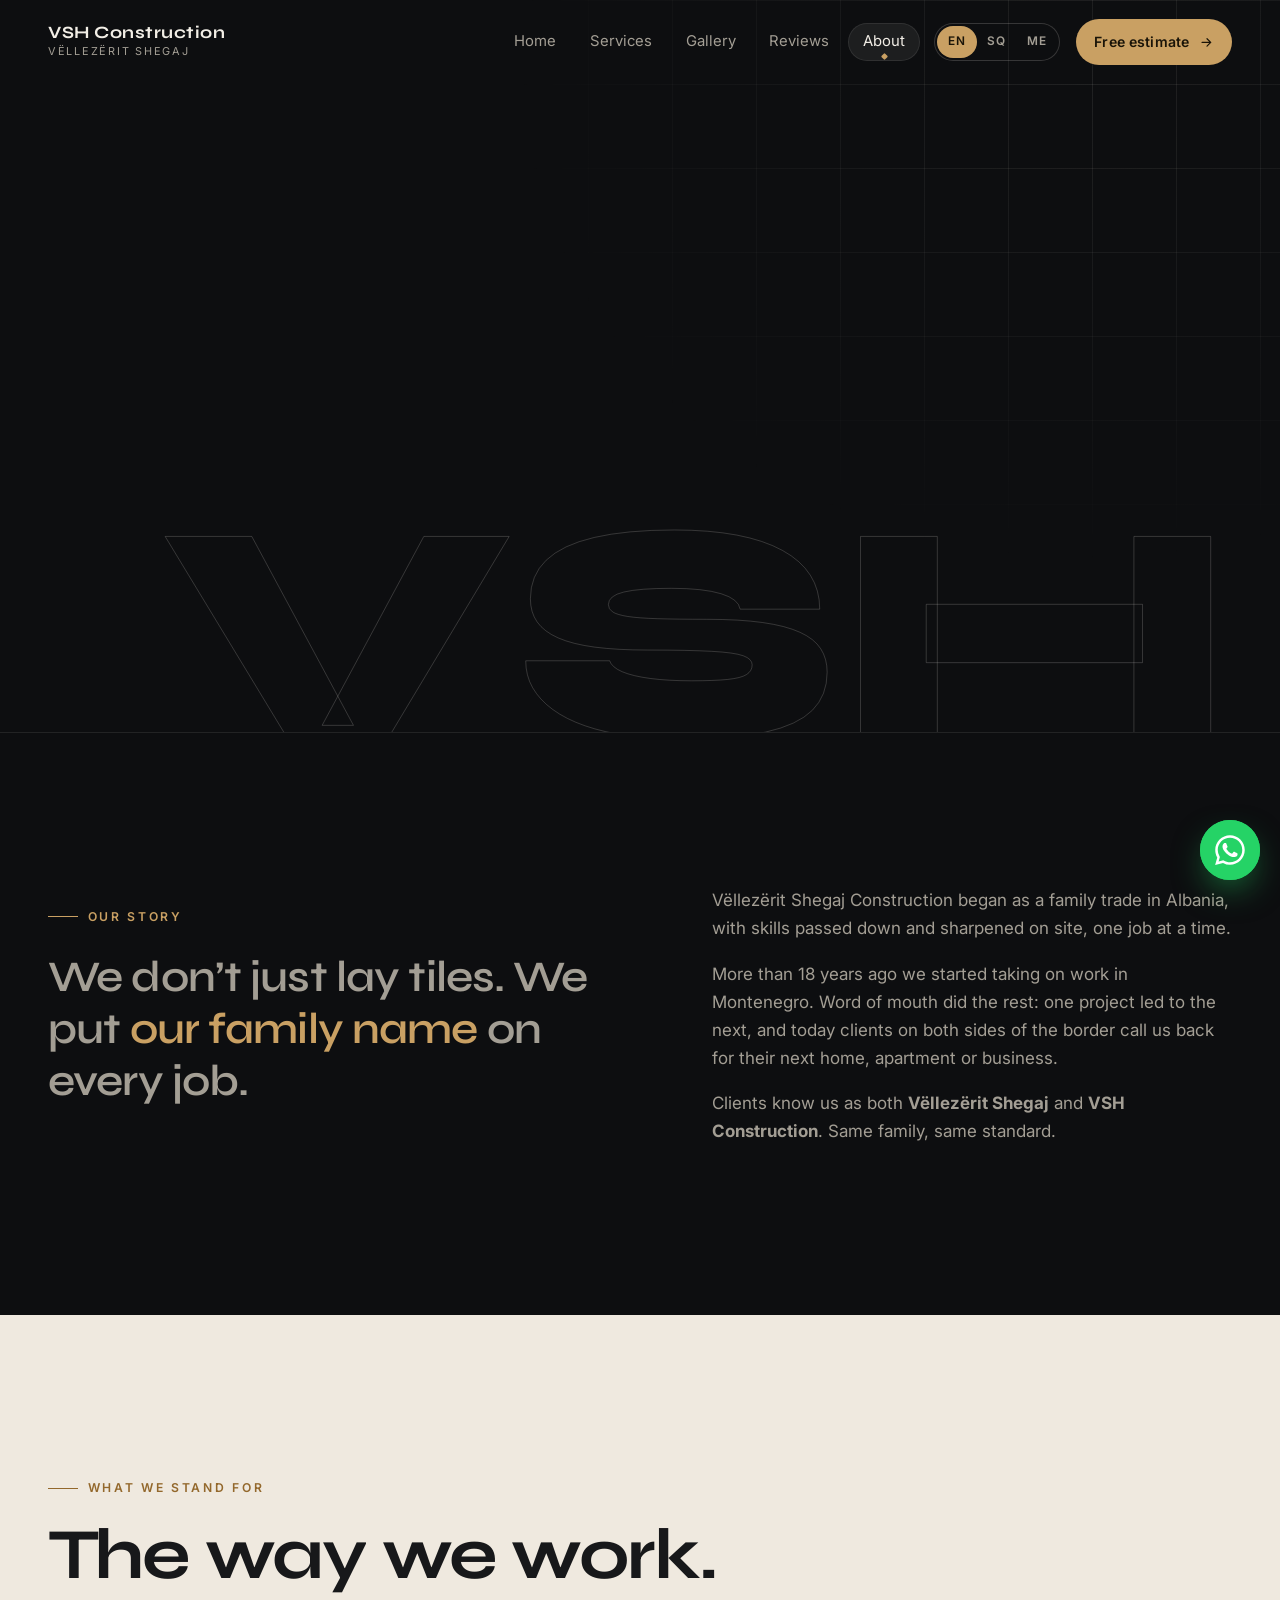
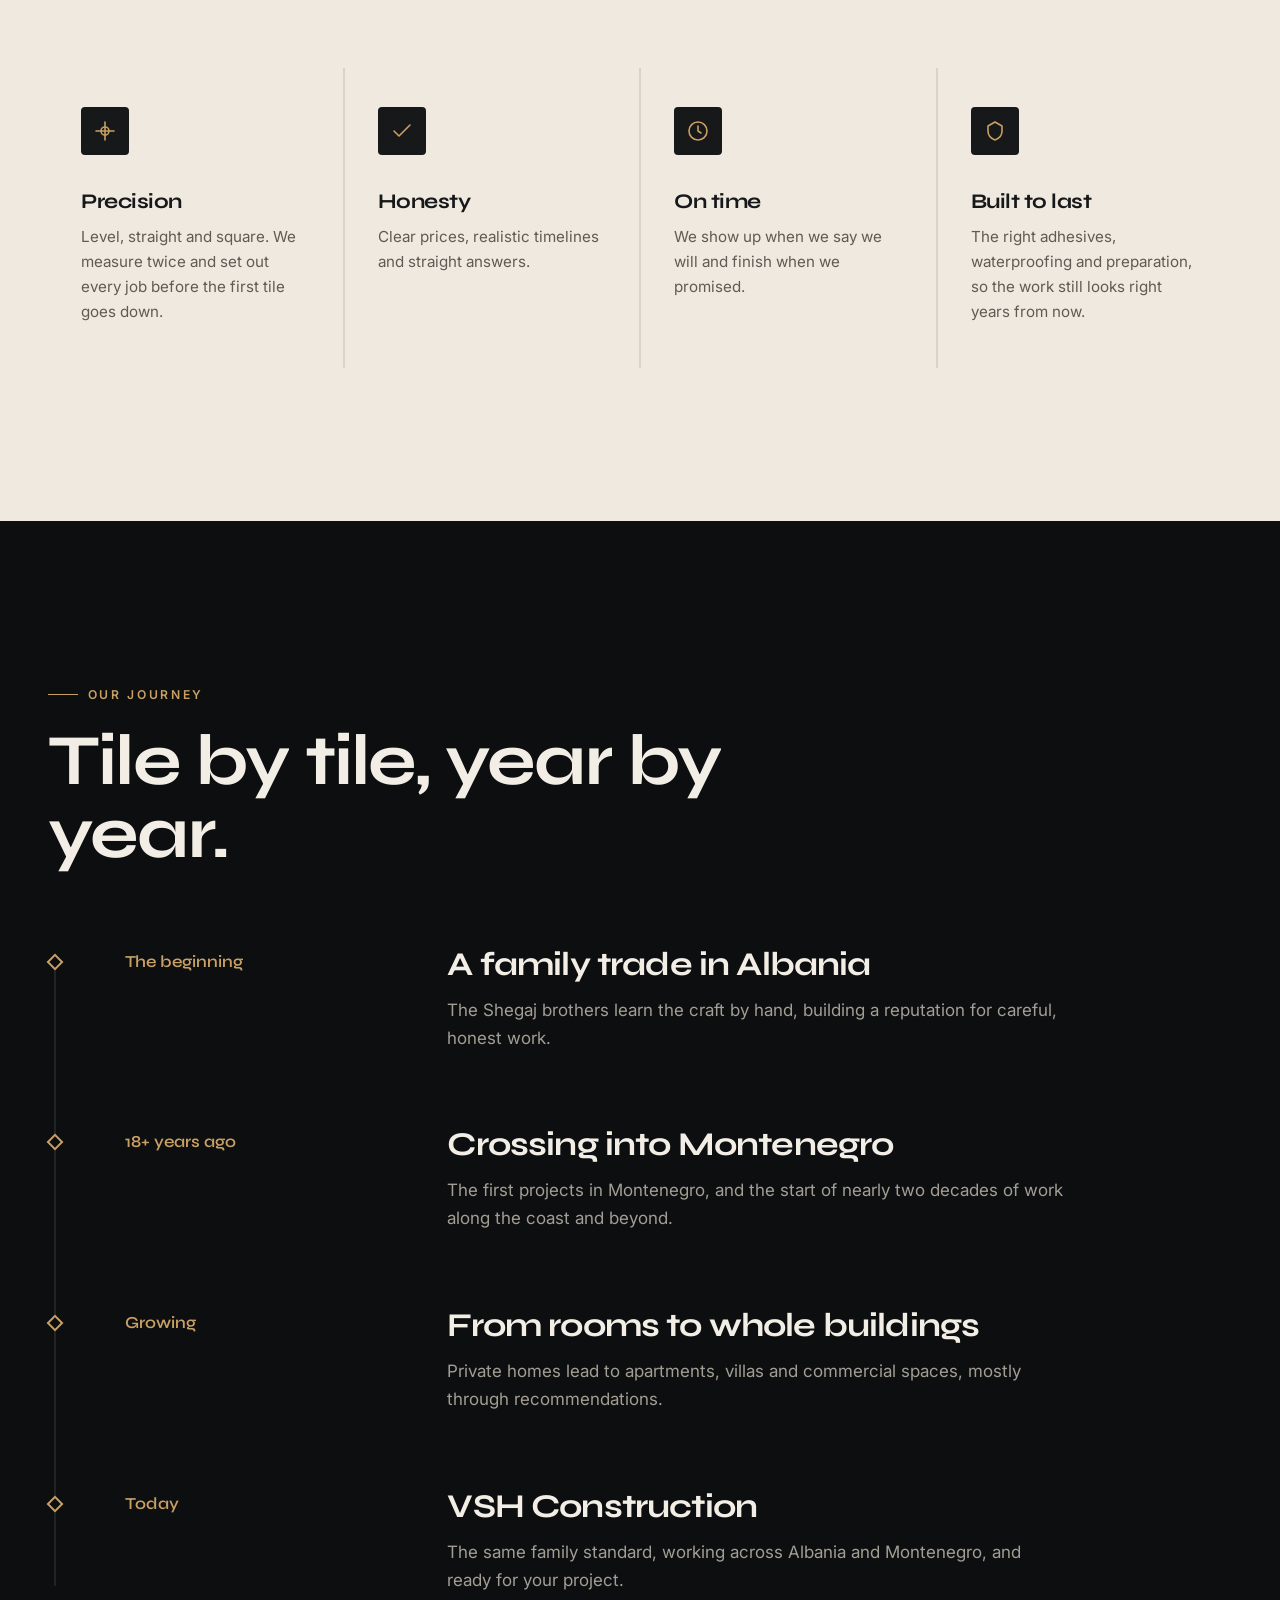
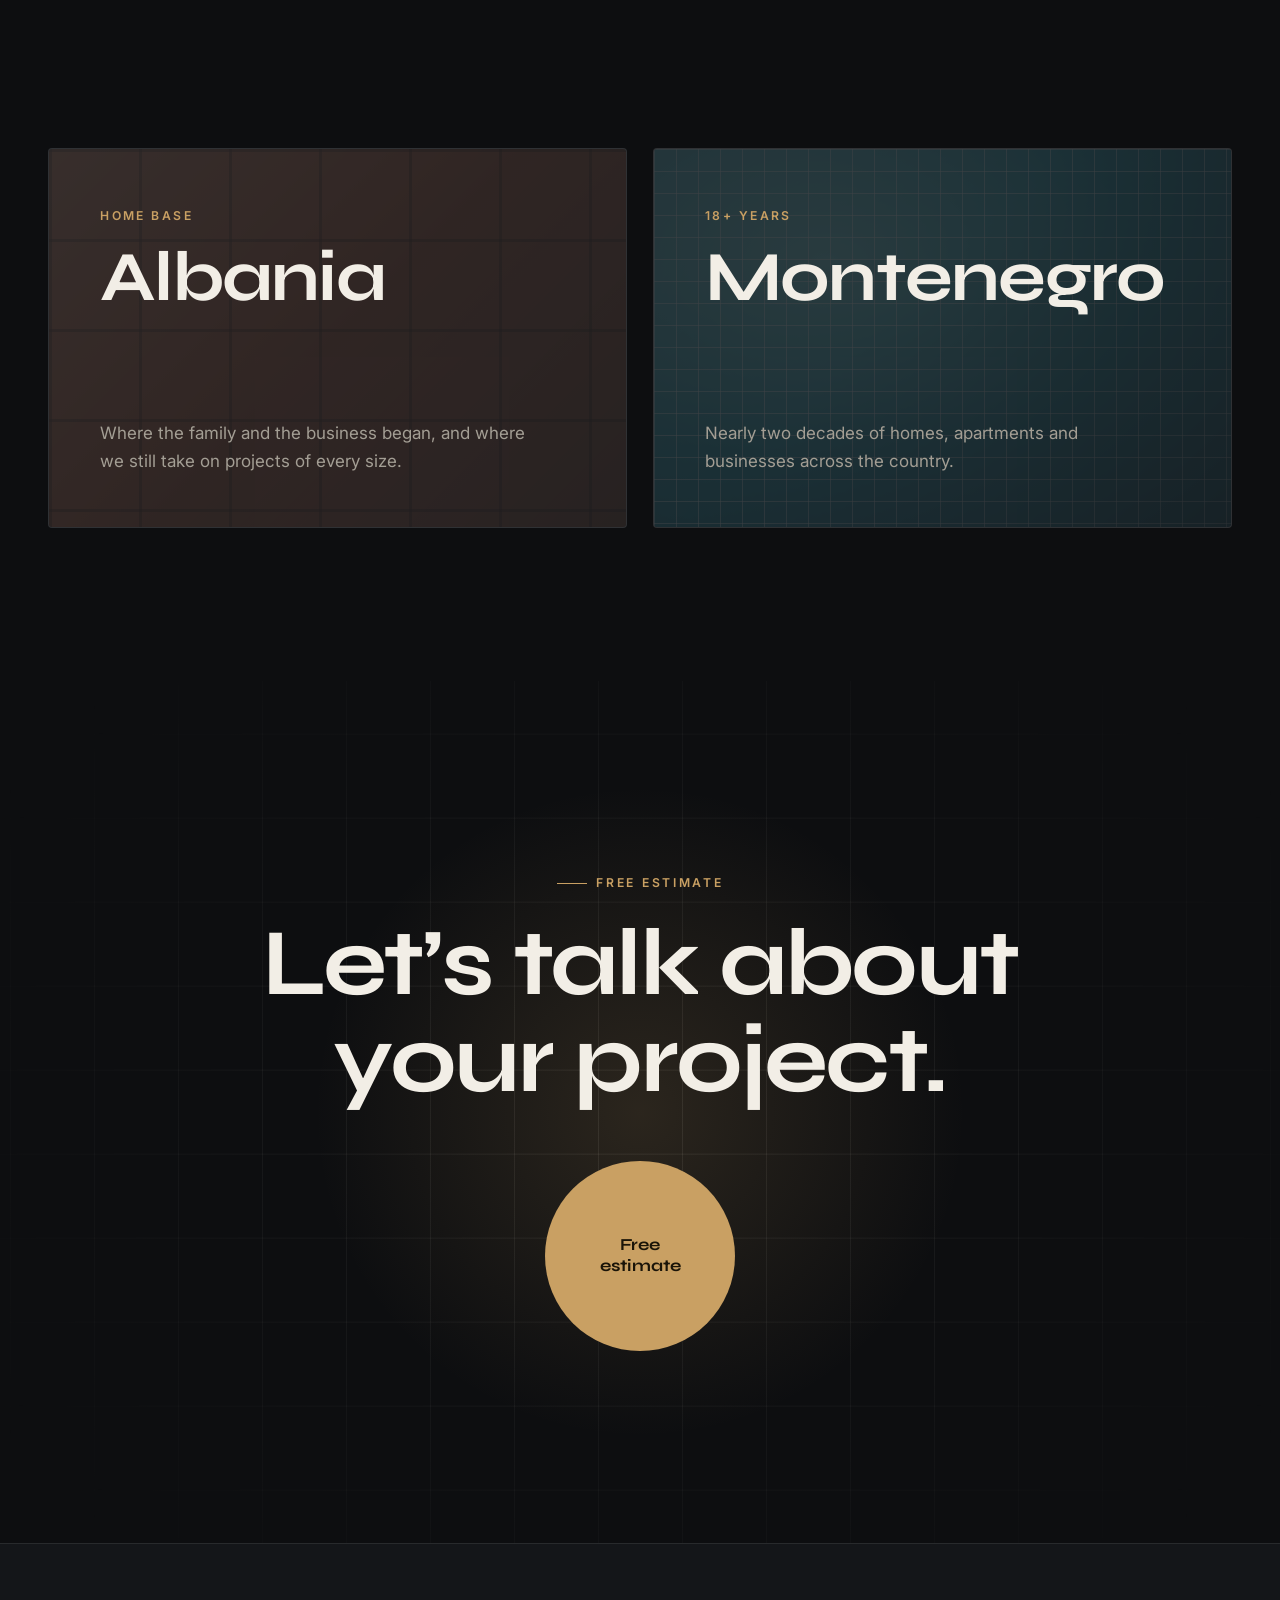
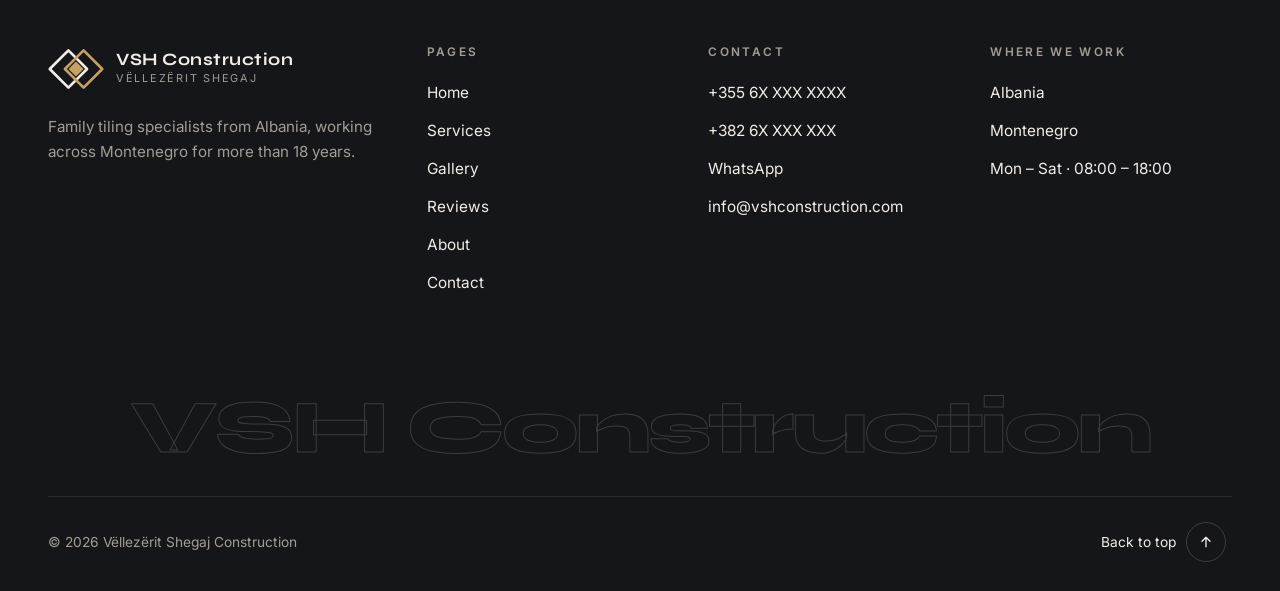
==== about.html @ 90c279e2 "VSH Construction website: 6 pages in English, Albanian and Montenegrin" ====
<!doctype html>
<html lang="en">
<head>
  <meta charset="utf-8">
  <meta name="viewport" content="width=device-width, initial-scale=1">
  <title>About us | VSH Construction</title>
  <meta name="description" content="Vëllezërit Shegaj Construction: a family tiling business from Albania that has worked across Montenegro for more than 18 years.">
  <meta name="theme-color" content="#0d0e10">
  <link rel="icon" type="image/svg+xml" href="assets/logo/vsh-icon.svg">
  <link rel="preconnect" href="https://fonts.googleapis.com">
  <link rel="preconnect" href="https://fonts.gstatic.com" crossorigin>
  <link href="https://fonts.googleapis.com/css2?family=Inter:wght@400;500;600&family=Syne:wght@600;700;800&display=swap" rel="stylesheet">
  <link rel="stylesheet" href="assets/css/style.css">
  <script>document.documentElement.classList.add("js");try{if(sessionStorage.getItem("vsh-transition"))document.documentElement.classList.add("is-entering")}catch(e){}</script>
</head>
<body data-page="about">
  <main id="main">
    <section class="page-hero">
      <div class="container">
        <span class="eyebrow" data-reveal data-i18n="ap.eyebrow">About us</span>
        <h1 data-split data-i18n="ap.title">One family. <span class="accent">Two countries.</span></h1>
        <p class="lead" data-reveal style="--i:4" data-i18n="ap.lead">Vëllezërit Shegaj, “the Shegaj Brothers”. A family tiling business from Albania, working in Montenegro for more than 18 years.</p>
      </div>
      <div class="page-hero-num" aria-hidden="true">VSH</div>
    </section>

    <!-- STORY: edit the texts in assets/js/i18n.js (keys ap.*) to tell your family's real story -->
    <section class="section">
      <div class="container split">
        <div>
          <span class="eyebrow" data-reveal data-i18n="link.story">Our story</span>
          <p class="quote" data-split data-i18n="ap.quote" style="margin-top:24px">We don’t just lay tiles. We put <span class="accent">our family name</span> on every job.</p>
        </div>
        <div>
          <p data-reveal data-i18n="ap.p1">Vëllezërit Shegaj Construction began as a family trade in Albania.</p>
          <p data-reveal data-i18n="ap.p2">More than 18 years ago we started taking on work in Montenegro.</p>
          <p data-reveal data-i18n="ap.p3">Clients know us as both <strong>Vëllezërit Shegaj</strong> and <strong>VSH Construction</strong>. Same family, same standard.</p>
        </div>
      </div>
    </section>

    <section class="section section-light">
      <div class="container">
        <div class="section-head">
          <div>
            <span class="eyebrow" data-reveal data-i18n="ap.values.eyebrow">What we stand for</span>
            <h2 class="h-lg" data-split data-i18n="ap.values.title">The way we work.</h2>
          </div>
        </div>
        <div class="values">
          <div class="value" data-reveal style="--i:0">
            <div class="value-icon"><svg viewBox="0 0 24 24" fill="none" stroke="currentColor" stroke-width="1.6" stroke-linecap="round" aria-hidden="true"><path d="M3 12h18M12 3v18"/><circle cx="12" cy="12" r="4"/></svg></div>
            <h3 data-i18n="v1.t">Precision</h3><p data-i18n="v1.p">Level, straight and square.</p>
          </div>
          <div class="value" data-reveal style="--i:1">
            <div class="value-icon"><svg viewBox="0 0 24 24" fill="none" stroke="currentColor" stroke-width="1.6" stroke-linecap="round" stroke-linejoin="round" aria-hidden="true"><path d="M4 12l5 5L20 6"/></svg></div>
            <h3 data-i18n="v2.t">Honesty</h3><p data-i18n="v2.p">Clear prices, realistic timelines and straight answers.</p>
          </div>
          <div class="value" data-reveal style="--i:2">
            <div class="value-icon"><svg viewBox="0 0 24 24" fill="none" stroke="currentColor" stroke-width="1.6" stroke-linecap="round" stroke-linejoin="round" aria-hidden="true"><circle cx="12" cy="12" r="9"/><path d="M12 7v5l3 2"/></svg></div>
            <h3 data-i18n="v3.t">On time</h3><p data-i18n="v3.p">We show up when we say we will and finish when we promised.</p>
          </div>
          <div class="value" data-reveal style="--i:3">
            <div class="value-icon"><svg viewBox="0 0 24 24" fill="none" stroke="currentColor" stroke-width="1.6" stroke-linecap="round" stroke-linejoin="round" aria-hidden="true"><path d="M12 3l7 4v5c0 4.5-3 7.5-7 9-4-1.5-7-4.5-7-9V7z"/></svg></div>
            <h3 data-i18n="v4.t">Built to last</h3><p data-i18n="v4.p">The right adhesives, waterproofing and preparation.</p>
          </div>
        </div>
      </div>
    </section>

    <section class="section">
      <div class="container">
        <div class="section-head">
          <div>
            <span class="eyebrow" data-reveal data-i18n="ap.tl.eyebrow">Our journey</span>
            <h2 class="h-lg" data-split data-i18n="ap.tl.title">Tile by tile, year by year.</h2>
          </div>
        </div>
        <div class="timeline">
          <div class="timeline-line" data-progress><span></span></div>
          <div class="t-item" data-reveal><div class="t-when" data-i18n="t1.w">The beginning</div><div><h3 data-i18n="t1.t">A family trade in Albania</h3><p data-i18n="t1.p">The Shegaj brothers learn the craft by hand.</p></div></div>
          <div class="t-item" data-reveal><div class="t-when" data-i18n="t2.w">18+ years ago</div><div><h3 data-i18n="t2.t">Crossing into Montenegro</h3><p data-i18n="t2.p">The first projects in Montenegro.</p></div></div>
          <div class="t-item" data-reveal><div class="t-when" data-i18n="t3.w">Growing</div><div><h3 data-i18n="t3.t">From rooms to whole buildings</h3><p data-i18n="t3.p">Private homes lead to apartments, villas and commercial spaces.</p></div></div>
          <div class="t-item" data-reveal><div class="t-when" data-i18n="t4.w">Today</div><div><h3>VSH Construction</h3><p data-i18n="t4.p">The same family standard, ready for your project.</p></div></div>
        </div>
      </div>
    </section>

    <section class="section" style="padding-top:0">
      <div class="container">
        <div class="countries">
          <div class="country" data-reveal>
            <div class="pat pat-terracotta"></div>
            <div><small data-i18n="ap.al.small">Home base</small><h3 data-i18n="country.al">Albania</h3></div>
            <p data-i18n="ap.al.p">Where the family and the business began.</p>
          </div>
          <div class="country" data-reveal style="--i:1">
            <div class="pat pat-pool"></div>
            <div><small data-i18n="ap.me.small">18+ years</small><h3 data-i18n="country.me">Montenegro</h3></div>
            <p data-i18n="ap.me.p">Nearly two decades of homes, apartments and businesses across the country.</p>
          </div>
        </div>
      </div>
    </section>

    <section class="cta">
      <div class="container">
        <span class="eyebrow" data-reveal data-i18n="nav.cta">Free estimate</span>
        <h2 data-split data-i18n="ap.cta">Let’s talk about your project.</h2>
        <a class="btn-round" href="contact.html" data-magnetic="0.35" data-reveal="scale" data-i18n="cta.round">Free<br>estimate</a>
      </div>
    </section>
  </main>

  <script src="assets/js/config.js"></script>
  <script src="assets/js/i18n.js"></script>
  <script src="assets/js/gallery-data.js"></script>
  <script src="assets/js/reviews-data.js"></script>
  <script src="assets/js/main.js"></script>
</body>
</html>
---- assets/css/style.css ----
/* =========================================================
   VSH Construction — Vëllezërit Shegaj
   Main stylesheet
   ========================================================= */

:root {
  --bg: #0d0e10;
  --bg-2: #141619;
  --surface: #1b1e22;
  --surface-2: #23272c;
  --line: rgba(242, 238, 230, 0.09);
  --line-2: rgba(242, 238, 230, 0.18);
  --text: #f2eee6;
  --muted: #a39e94;
  --accent: #c9a063;
  --accent-2: #e2bf86;
  --accent-ink: #1a1408;
  --light: #efe9df;
  --light-ink: #17181a;
  --light-muted: #5f5b54;

  --font-display: "Syne", system-ui, sans-serif;
  --font-body: "Inter", system-ui, -apple-system, "Segoe UI", sans-serif;

  --ease-out: cubic-bezier(0.22, 1, 0.36, 1);
  --ease-io: cubic-bezier(0.77, 0, 0.18, 1);

  --container: 1280px;
  --gutter: clamp(16px, 4vw, 48px);
  --header-h: 84px;
}

/* ---------- Base ---------- */
*, *::before, *::after { box-sizing: border-box; }
html { -webkit-text-size-adjust: 100%; overflow-x: clip; }
body {
  margin: 0;
  background: var(--bg);
  color: var(--text);
  font-family: var(--font-body);
  font-size: 1.0625rem;
  line-height: 1.65;
  -webkit-font-smoothing: antialiased;
  overflow-x: clip;
}
html.menu-open { overflow: hidden; }
img, svg, canvas { display: block; max-width: 100%; }
a { color: inherit; text-decoration: none; }
button { font: inherit; color: inherit; }
h1, h2, h3, h4 {
  font-family: var(--font-display);
  font-weight: 700;
  line-height: 1.02;
  letter-spacing: -0.025em;
  margin: 0;
  overflow-wrap: break-word;
}
p { margin: 0 0 1em; }
::selection { background: var(--accent); color: var(--accent-ink); }
:focus-visible { outline: 2px solid var(--accent); outline-offset: 3px; }

.container { width: 100%; max-width: var(--container); margin: 0 auto; padding: 0 var(--gutter); }

.skip-link {
  position: fixed; top: 12px; left: 12px; z-index: 200;
  padding: 10px 16px; background: var(--accent); color: var(--accent-ink);
  border-radius: 6px; transform: translateY(-200%);
}
.skip-link:focus { transform: none; }

.eyebrow {
  display: inline-flex; align-items: center; gap: 0.8em;
  font-size: 0.76rem; font-weight: 600; letter-spacing: 0.22em; text-transform: uppercase;
  color: var(--accent);
}
.eyebrow::before { content: ""; width: 30px; height: 1px; background: currentColor; }

.h-lg { font-size: clamp(2.4rem, 5.6vw, 5rem); }
.h-md { font-size: clamp(1.9rem, 3.6vw, 3rem); }
.text-muted { color: var(--muted); }
.accent { color: var(--accent); }
em.serif, .outline {
  font-style: normal;
  color: transparent;
  -webkit-text-stroke: 1.5px var(--accent);
}

/* ---------- Buttons ---------- */
.btn {
  position: relative; isolation: isolate; overflow: hidden;
  display: inline-flex; align-items: center; gap: 0.7em;
  padding: 1.05em 1.75em;
  border: 0; border-radius: 999px; cursor: pointer;
  background: var(--accent); color: var(--accent-ink);
  font-weight: 600; font-size: 0.95rem; letter-spacing: 0.01em;
  transition: color 0.4s var(--ease-out), transform 0.5s var(--ease-out);
}
.btn::before {
  content: ""; position: absolute; inset: 0; z-index: -1;
  background: var(--text); border-radius: inherit;
  transform: translateY(101%);
  transition: transform 0.55s var(--ease-out);
}
.btn svg { width: 1.05em; height: 1.05em; transition: transform 0.45s var(--ease-out); }
.btn-ghost { background: transparent; color: var(--text); box-shadow: inset 0 0 0 1px var(--line-2); }
.btn-sm { padding: 0.78em 1.3em; font-size: 0.88rem; }
.btn-dark { background: var(--light-ink); color: var(--light); }
.btn-dark::before { background: var(--accent); }
@media (hover: hover) {
  .btn:hover::before { transform: translateY(0); }
  .btn:hover svg { transform: translateX(4px); }
  .btn-ghost:hover { color: var(--bg); }
  .btn-dark:hover { color: var(--accent-ink); }
}
.btn:active { transform: scale(0.97); }

.btn-round {
  width: clamp(150px, 16vw, 190px); aspect-ratio: 1; border-radius: 50%;
  display: inline-grid; place-items: center; text-align: center;
  background: var(--accent); color: var(--accent-ink);
  font-family: var(--font-display); font-weight: 700; font-size: 1.05rem; line-height: 1.2;
  position: relative; overflow: hidden; isolation: isolate;
  transition: color 0.4s var(--ease-out);
}
.btn-round::before {
  content: ""; position: absolute; inset: 0; z-index: -1; border-radius: 50%;
  background: var(--text); transform: scale(0); transition: transform 0.6s var(--ease-out);
}
@media (hover: hover) { .btn-round:hover::before { transform: scale(1); } }

.link-arrow {
  display: inline-flex; align-items: center; gap: 0.6em;
  font-weight: 600; font-size: 0.95rem;
  padding-bottom: 4px;
  background: linear-gradient(currentColor, currentColor) left bottom / 100% 1px no-repeat;
  transition: background-size 0.5s var(--ease-out), color 0.3s;
}
.link-arrow svg { width: 1em; height: 1em; transition: transform 0.45s var(--ease-out); }
@media (hover: hover) {
  .link-arrow:hover { color: var(--accent); }
  .link-arrow:hover svg { transform: translateX(5px); }
}

/* ---------- Scroll progress ---------- */
.scroll-progress {
  position: fixed; top: 0; left: 0; right: 0; height: 2px; z-index: 60;
  background: var(--accent); transform-origin: left; transform: scaleX(var(--sp, 0));
  pointer-events: none;
}

/* ---------- Header ---------- */
.site-header {
  position: fixed; inset: 0 0 auto; z-index: 50;
  height: var(--header-h); display: flex; align-items: center;
  border-bottom: 1px solid transparent;
  transition: transform 0.55s var(--ease-out), background-color 0.4s, border-color 0.4s;
}
.site-header .container { display: flex; align-items: center; justify-content: space-between; gap: 24px; }
.site-header.is-scrolled {
  background: rgba(13, 14, 16, 0.74);
  -webkit-backdrop-filter: blur(14px); backdrop-filter: blur(14px);
  border-color: var(--line);
}
.site-header.is-hidden { transform: translateY(-100%); }
.menu-open .site-header { transform: none; background: transparent; border-color: transparent; backdrop-filter: none; }

.brand { display: flex; align-items: center; gap: 12px; }
/* Logo mark: two diamond tiles joined by a gold tile */
.brand-mark {
  position: relative; width: 56px; height: 46px; flex: none;
  display: grid; place-items: center; color: var(--text);
}
.logo-mark { display: block; width: 100%; height: 100%; overflow: visible; }
.logo-mark path { transform-box: fill-box; transform-origin: center; transition: transform 0.6s var(--ease-out); }
@media (hover: hover) {
  .brand:hover .lm-a { transform: translateX(6%); }
  .brand:hover .lm-b { transform: translateX(-6%); }
  .brand:hover .lm-c { transform: scale(1.25) rotate(90deg); }
}
/* small phones keep the logo in the header all the time: it draws itself on the first view */
@media (max-width: 440px) {
  .logo-intro .site-header .lm-a, .logo-intro .site-header .lm-b {
    stroke-dasharray: 100; animation: logo-draw 1.4s var(--ease-io) 0.2s both;
  }
  .logo-intro .site-header .lm-b { animation-delay: 0.45s; }
  .logo-intro .site-header .lm-c { animation: logo-pop 0.7s var(--ease-out) 1.2s both; }
}
@keyframes logo-draw { from { stroke-dashoffset: 100; } to { stroke-dashoffset: 0; } }
@keyframes logo-pop { from { transform: scale(0) rotate(-90deg); } }
.brand-text strong {
  display: block; font-family: var(--font-display); font-weight: 700;
  font-size: 1.02rem; letter-spacing: 0.03em; line-height: 1.2;
}
.brand-text small {
  display: block; font-size: 0.68rem; letter-spacing: 0.16em; text-transform: uppercase; color: var(--muted);
}

.nav { display: flex; align-items: center; gap: 4px; }
.nav a:not(.btn) {
  position: relative; padding: 0.6em 1em; font-size: 0.93rem; color: var(--muted);
  transition: color 0.3s;
}
.nav a:not(.btn)::after {
  content: ""; position: absolute; left: 1em; right: 1em; bottom: 0.3em; height: 1px;
  background: var(--accent); transform: scaleX(0); transform-origin: right;
  transition: transform 0.5s var(--ease-out);
}
.nav a[aria-current="page"] { color: var(--text); }
.nav a[aria-current="page"]::after { transform: scaleX(1); transform-origin: left; }
@media (hover: hover) {
  .nav a:not(.btn):hover { color: var(--text); }
  .nav a:not(.btn):hover::after { transform: scaleX(1); transform-origin: left; }
}
.nav .btn { margin-left: 14px; }

.menu-toggle {
  display: none; position: relative; width: 48px; height: 48px; border-radius: 50%;
  border: 1px solid var(--line-2); background: transparent; cursor: pointer;
}
.menu-toggle span {
  position: absolute; left: 14px; right: 14px; height: 1.5px; background: var(--text);
  transition: transform 0.5s var(--ease-out), top 0.5s var(--ease-out);
}
.menu-toggle span:nth-child(1) { top: 19px; }
.menu-toggle span:nth-child(2) { top: 27px; }
.menu-open .menu-toggle span:nth-child(1) { top: 23px; transform: rotate(45deg); }
.menu-open .menu-toggle span:nth-child(2) { top: 23px; transform: rotate(-45deg); }

.mobile-menu {
  position: fixed; inset: 0; z-index: 45;
  display: flex; flex-direction: column; justify-content: space-between;
  padding: calc(var(--header-h) + 32px) var(--gutter) 36px;
  background: var(--bg-2);
  clip-path: circle(0% at calc(100% - var(--gutter) - 24px) calc(var(--header-h) / 2));
  visibility: hidden;
  transition: clip-path 0.8s var(--ease-io), visibility 0s 0.8s;
}
.menu-open .mobile-menu {
  clip-path: circle(150% at calc(100% - var(--gutter) - 24px) calc(var(--header-h) / 2));
  visibility: visible;
  transition: clip-path 0.8s var(--ease-io), visibility 0s;
}
.mobile-menu nav a {
  display: block; overflow: hidden;
  font-family: var(--font-display); font-weight: 700;
  font-size: clamp(2rem, min(11vw, 7vh), 3.8rem); line-height: 1.15; letter-spacing: -0.02em;
}
.mobile-menu nav a span {
  display: inline-block; transform: translateY(110%);
  transition: transform 0.7s var(--ease-out);
}
.mobile-menu nav a[aria-current="page"] { color: var(--accent); }
.menu-open .mobile-menu nav a span { transform: none; transition-delay: calc(0.25s + var(--i) * 0.06s); }
.mobile-menu-foot {
  display: grid; gap: 6px; color: var(--muted); font-size: 0.92rem;
  opacity: 0; transition: opacity 0.5s;
}
.menu-open .mobile-menu-foot { opacity: 1; transition-delay: 0.55s; }

@media (max-width: 1200px) {
  .nav, .header-cta { display: none !important; }
  .menu-toggle { display: block; }
}
@media (min-width: 1201px) { .mobile-menu { display: none; } }

/* ---------- Page transition: the logo assembles from its pieces ----------
   leave: a dark curtain opens from where you clicked, the 9 pieces of the logo
          fly in from all sides and lock together, then the next page loads
   enter: the assembled logo lifts away and the curtain slides up off the new page */
.pt {
  position: fixed; inset: 0; z-index: 100; pointer-events: none;
  display: grid; place-items: center;
  background: radial-gradient(ellipse at 50% 45%, #17191c, var(--bg) 70%);
  clip-path: circle(0% at var(--cx, 50%) var(--cy, 50%));
  visibility: hidden;
}
.pt.no-anim, .pt.no-anim * { transition: none !important; }
.pt.is-covering {
  visibility: visible; pointer-events: all;
  clip-path: circle(150% at var(--cx, 50%) var(--cy, 50%));
  transition: clip-path 0.48s var(--ease-io);
}
html.is-entering .pt { visibility: visible; clip-path: inset(0 0 0 0); transition: none; }
.pt.is-revealing {
  visibility: visible; clip-path: inset(0 0 100% 0);
  transition: clip-path 0.55s var(--ease-io) 0.12s;
}
.pt-logo { display: grid; justify-items: center; gap: 18px; }
.pt-mark { width: clamp(120px, 14vw, 180px); height: auto; overflow: visible; color: var(--text); }
.pt-word {
  font-family: var(--font-display); font-weight: 800; font-size: clamp(1.1rem, 1.8vw, 1.5rem);
  letter-spacing: 0.34em; margin-right: -0.34em; color: var(--text); display: flex;
}
.pt-word span { display: inline-block; opacity: 0; transform: translateY(10px); transition: opacity 0.3s, transform 0.4s var(--ease-out); transition-delay: calc(0.32s + var(--l) * 25ms); }
.pt-word span.g { color: var(--accent); }
.pc {
  transform-box: fill-box; transform-origin: center;
  opacity: 0;
  transform: translate(var(--x), var(--y)) rotate(var(--r)) scale(0.6);
  transition: transform 0.46s var(--ease-out), opacity 0.22s ease;
  transition-delay: var(--d);
}
/* pieces locked together */
.pt.is-covering .pc, html.is-entering .pt .pc { opacity: 1; transform: none; }
.pt.is-covering .pt-word span, html.is-entering .pt .pt-word span { opacity: 1; transform: none; }
/* the moment they lock: a quick gold flash on the centre tile */
.pt.is-covering .pc-c { animation: pc-lock 0.5s var(--ease-out) 0.62s both; }
@keyframes pc-lock { 0% { filter: none; } 40% { filter: drop-shadow(0 0 10px rgba(226, 191, 134, 0.9)); } 100% { filter: none; } }
/* leaving the logo on enter */
.pt.is-revealing .pc, .pt.is-revealing .pt-word span { opacity: 1; transform: none; transition-delay: 0s; }
.pt.is-revealing .pt-logo { opacity: 0; transform: translateY(-24px) scale(0.94); transition: opacity 0.3s ease, transform 0.5s var(--ease-io); }
/* safety cover: hides the new page until the transition layer exists */
html.is-entering:not(.pt-ready)::after { content: ""; position: fixed; inset: 0; z-index: 99; background: var(--bg); }

/* ---------- Reveal on scroll (fast) ---------- */
.js [data-reveal] {
  opacity: 0; transform: translateY(26px);
  transition: opacity 0.6s var(--ease-out), transform 0.7s var(--ease-out), clip-path 0.9s var(--ease-io);
  transition-delay: calc(var(--i, 0) * 55ms);
}
.js [data-reveal="fade"] { transform: none; }
.js [data-reveal="left"] { transform: translateX(-28px); }
.js [data-reveal="right"] { transform: translateX(28px); }
/* clip the children, not the observed element (a fully clipped target never "intersects") */
.js [data-reveal="clip"] { opacity: 1; transform: none; }
.js [data-reveal="clip"] > * {
  clip-path: inset(100% 0 0 0);
  transition: clip-path 0.9s var(--ease-io), transform 0.9s var(--ease-out);
  transition-delay: calc(var(--i, 0) * 55ms);
}
.js [data-reveal="clip"].is-in > * { clip-path: inset(0 0 0 0); }
.js [data-reveal="scale"] { transform: scale(0.94); }
.js [data-reveal].is-in { opacity: 1; transform: none; }

[data-split] .word {
  display: inline-block; overflow: hidden; vertical-align: top;
  padding-bottom: 0.1em; margin-bottom: -0.1em;
}
.js [data-split] .word > span {
  display: inline-block; transform: translateY(108%);
  transition: transform 0.7s var(--ease-out);
  transition-delay: calc(var(--w) * 40ms + var(--split-delay, 0ms));
}
.js [data-split].is-in .word > span { transform: none; }

/* ---------- Sections ---------- */
.section { padding: clamp(84px, 12vw, 170px) 0; position: relative; }
.section-tight { padding: clamp(64px, 8vw, 110px) 0; }
.section-head {
  display: flex; justify-content: space-between; align-items: flex-end;
  gap: 32px; flex-wrap: wrap; margin-bottom: clamp(44px, 6vw, 80px);
}
.section-head h2 { margin-top: 20px; max-width: 16ch; }
.section-head > p { max-width: 420px; color: var(--muted); margin: 0; }
.section-light { background: var(--light); color: var(--light-ink); }
.section-light .eyebrow { color: #93682c; }
.section-light .text-muted, .section-light .section-head > p { color: var(--light-muted); }

/* ---------- Hero ---------- */
.hero {
  position: relative; min-height: 100vh; min-height: 100svh;
  display: flex; flex-direction: column; justify-content: flex-end;
  padding: calc(var(--header-h) + 60px) 0 40px; overflow: hidden;
}
.hero-canvas { position: absolute; inset: 0; width: 100%; height: 100%; z-index: 0; }
.hero::after {
  content: ""; position: absolute; inset: 0; z-index: 1; pointer-events: none;
  background:
    radial-gradient(ellipse 70% 60% at 15% 85%, rgba(13, 14, 16, 0.96), rgba(13, 14, 16, 0.4) 60%, transparent),
    linear-gradient(to top, var(--bg) 2%, transparent 40%);
}
.hero-content { position: relative; z-index: 2; }
.hero h1 { font-size: clamp(2.5rem, min(12vw, 15vh), 9rem); line-height: 0.95; max-width: 11ch; --split-delay: 150ms; }
.hero-row {
  display: flex; justify-content: space-between; align-items: flex-end; gap: 40px; flex-wrap: wrap;
  margin-top: clamp(28px, 4vw, 44px);
}
/* Intro text: thin gold rule + white lead sentence with a hairline gold underline */
.hero-sub {
  position: relative; max-width: 500px; margin: 0;
  padding: 2px 0 2px clamp(18px, 2vw, 26px);
  color: var(--muted); font-size: 1.05rem; line-height: 1.75;
}
.hero-sub::before {
  content: ""; position: absolute; left: 0; top: 6px; bottom: 6px; width: 1px;
  background: linear-gradient(to bottom, var(--accent), rgba(201, 160, 99, 0.05));
  transform-origin: top;
}
.hero-sub .hl { color: inherit; }
.hero-sub .hl strong {
  color: var(--text); font-weight: 500; letter-spacing: 0.005em;
  padding-bottom: 3px;
  background: linear-gradient(var(--accent), var(--accent)) left bottom / 100% 1px no-repeat;
  -webkit-box-decoration-break: clone; box-decoration-break: clone;
}
.hero-sub .hl strong::after { content: "\A"; white-space: pre; }
.js .hero-sub::before { transform: scaleY(0); transition: transform 1.2s var(--ease-io) 0.5s; }
.js .hero-sub.is-in::before { transform: none; }
.js .hero-sub .hl strong { background-size: 0% 1px; transition: background-size 1.1s var(--ease-io) 0.9s; }
.js .hero-sub.is-in .hl strong { background-size: 100% 1px; }
.hero-actions { display: flex; flex-wrap: wrap; gap: 12px; }
.hero-meta {
  position: relative; z-index: 2;
  display: grid; grid-template-columns: repeat(3, 1fr);
  margin-top: clamp(48px, 7vw, 88px); border-top: 1px solid var(--line);
}
.stat { padding: 26px 24px 4px 0; }
.stat + .stat { padding-left: 24px; border-left: 1px solid var(--line); }
.stat-num {
  font-family: var(--font-display); font-weight: 700; line-height: 1;
  font-size: clamp(2rem, 4.4vw, 3.6rem); letter-spacing: -0.03em;
}
.stat-num .accent { color: var(--accent); }
.stat-label {
  margin-top: 10px; color: var(--muted); font-size: 0.76rem;
  letter-spacing: 0.14em; text-transform: uppercase;
}
.scroll-cue {
  position: absolute; right: var(--gutter); top: 50%; z-index: 2;
  writing-mode: vertical-rl; font-size: 0.7rem; letter-spacing: 0.3em; text-transform: uppercase;
  color: var(--muted); display: flex; align-items: center; gap: 16px;
}
.scroll-cue::after {
  content: ""; width: 1px; height: 70px;
  background: linear-gradient(var(--accent), var(--accent)) top / 100% 30% no-repeat, var(--line-2);
  animation: cue 2.2s var(--ease-io) infinite;
}
@keyframes cue {
  0% { background-position: 0 -30px, 0 0; }
  100% { background-position: 0 100px, 0 0; }
}

/* ---------- Marquee ---------- */
/* a strip of words separated by small triangle tiles; every word can be tapped */
.marquee {
  position: relative; overflow: hidden; padding: 22px 0;
  border-block: 1px solid var(--line);
  background-color: var(--bg-2);
  /* faint triangle-tile floor behind the words */
  background-image:
    linear-gradient(135deg, rgba(201, 160, 99, 0.05) 25%, transparent 25%),
    linear-gradient(225deg, rgba(201, 160, 99, 0.05) 25%, transparent 25%),
    linear-gradient(45deg, rgba(242, 238, 230, 0.025) 25%, transparent 25%),
    linear-gradient(315deg, rgba(242, 238, 230, 0.025) 25%, transparent 25%);
  background-size: 44px 44px;
  background-position: 22px 0, 22px 0, 0 0, 0 0;
}
.marquee-track { display: flex; width: max-content; animation: marquee 42s linear infinite; }
.marquee:hover .marquee-track, .marquee:focus-within .marquee-track { animation-play-state: paused; }
.marquee-group { display: flex; align-items: center; }
.mq-item {
  position: relative; display: inline-flex; align-items: center; gap: 0.35em;
  padding: 0.18em 0.5em; margin: 0 0.15em; border: 0; border-radius: 999px; background: none; cursor: pointer;
  font-family: var(--font-display); font-weight: 600; white-space: nowrap; color: var(--text);
  font-size: clamp(1.5rem, 3.4vw, 2.7rem); letter-spacing: -0.01em; line-height: 1.2;
  transition: color 0.35s, background-color 0.35s;
}
.mq-plus {
  position: relative; width: 0.5em; height: 0.5em; flex: none; opacity: 0.45;
  transition: transform 0.5s var(--ease-out), opacity 0.3s;
}
.mq-plus::before, .mq-plus::after { content: ""; position: absolute; left: 50%; top: 50%; background: currentColor; border-radius: 2px; }
.mq-plus::before { width: 100%; height: 2px; margin: -1px 0 0 -50%; }
.mq-plus::after { width: 2px; height: 100%; margin: -50% 0 0 -1px; }
@media (hover: hover) {
  .mq-item:hover { color: var(--accent); background: rgba(201, 160, 99, 0.08); }
  .mq-item:hover .mq-plus { transform: rotate(90deg); opacity: 1; }
}
.mq-item:focus-visible { outline: 2px solid var(--accent); outline-offset: 2px; }
/* triangle tiles */
.tri { flex: none; width: 0.85em; height: 0.85em; margin: 0 0.55em; font-size: clamp(1.5rem, 3.4vw, 2.7rem); border-radius: 2px; }
.tri-0 { background: conic-gradient(from 45deg, var(--accent) 0 25%, rgba(242, 238, 230, 0.9) 0 50%, var(--accent) 0 75%, #2a2e33 0); animation: tri-turn 4s var(--ease-io) infinite; }
.tri-1 { background: linear-gradient(135deg, var(--accent) 50%, rgba(242, 238, 230, 0.85) 50%); animation: tri-turn 4s var(--ease-io) 1.3s infinite; }
.tri-2 { background: conic-gradient(from 45deg, #2a2e33 0 25%, var(--accent) 0 50%, #2a2e33 0 75%, var(--accent) 0); animation: tri-turn 4s var(--ease-io) 2.6s infinite; }
@keyframes tri-turn { 0%, 70% { transform: rotate(0); } 100% { transform: rotate(90deg); } }
@keyframes marquee { to { transform: translateX(-50%); } }
@media (max-width: 640px) { .marquee { padding: 16px 0; } }

/* ---------- Info panel (opens from the strip) ---------- */
.topic {
  position: fixed; inset: 0; z-index: 92; display: grid; place-items: center; padding: 16px;
  visibility: hidden; pointer-events: none;
}
.topic.is-open { visibility: visible; pointer-events: auto; }
.topic-backdrop {
  position: absolute; inset: 0; background: rgba(8, 9, 10, 0.78);
  -webkit-backdrop-filter: blur(8px); backdrop-filter: blur(8px);
  opacity: 0; transition: opacity 0.35s ease;
}
.topic.is-open .topic-backdrop { opacity: 1; }
.topic-panel {
  position: relative; width: min(980px, 100%); max-height: min(88vh, 760px); overflow: auto; overscroll-behavior: contain;
  display: grid; grid-template-columns: 1fr; border-radius: 14px;
  background: var(--bg-2); box-shadow: inset 0 0 0 1px var(--line-2), 0 40px 90px -30px rgba(0, 0, 0, 0.8);
  opacity: 0; transform: translateY(30px) scale(0.97);
  transition: opacity 0.35s ease, transform 0.5s var(--ease-out);
}
.topic.has-media .topic-panel { grid-template-columns: 1.05fr 1fr; }
.topic.is-open .topic-panel { opacity: 1; transform: none; }
.topic-close {
  position: absolute; top: 14px; right: 14px; z-index: 2; width: 44px; height: 44px; border-radius: 50%;
  display: grid; place-items: center; cursor: pointer; border: 0;
  background: rgba(13, 14, 16, 0.75); color: var(--text); box-shadow: inset 0 0 0 1px var(--line-2);
  transition: background-color 0.3s, color 0.3s, transform 0.4s var(--ease-out);
}
.topic-close svg { width: 18px; height: 18px; }
@media (hover: hover) { .topic-close:hover { background: var(--accent); color: var(--accent-ink); transform: rotate(90deg); } }
.topic-media { display: grid; grid-template-columns: 1fr 1fr; gap: 6px; padding: 6px; }
.topic-thumb {
  position: relative; display: block; overflow: hidden; border-radius: 9px; aspect-ratio: 1; background: var(--surface);
  opacity: 0; transform: scale(0.92);
  transition: opacity 0.4s ease, transform 0.6s var(--ease-out);
  transition-delay: calc(0.12s + var(--i) * 0.06s);
}
.topic.is-open .topic-thumb { opacity: 1; transform: none; }
.topic-thumb .pat { transition: transform 0.9s var(--ease-out); }
.topic-thumb span {
  position: absolute; left: 0; right: 0; bottom: 0; padding: 26px 10px 8px; font-size: 0.72rem; font-weight: 600;
  letter-spacing: 0.08em; color: var(--text); background: linear-gradient(to top, rgba(10, 11, 12, 0.8), transparent);
}
@media (hover: hover) { .topic-thumb:hover .pat { transform: scale(1.08); } }
.topic-body { padding: clamp(26px, 4vw, 48px); display: flex; flex-direction: column; justify-content: center; }
.topic-body > * { opacity: 0; transform: translateY(14px); transition: opacity 0.4s ease, transform 0.55s var(--ease-out); }
.topic.is-open .topic-body > * { opacity: 1; transform: none; }
.topic.is-open .topic-body > :nth-child(2) { transition-delay: 0.06s; }
.topic.is-open .topic-body > :nth-child(3) { transition-delay: 0.12s; }
.topic.is-open .topic-body > :nth-child(4) { transition-delay: 0.18s; }
.topic.is-open .topic-body > :nth-child(5) { transition-delay: 0.24s; }
.topic-title { font-size: clamp(1.9rem, 3.6vw, 3rem); margin: 14px 0 16px; }
.topic-text { color: var(--muted); margin: 0; }
.topic-points { grid-template-columns: 1fr 1fr; margin-top: 22px; }
.topic-actions { display: flex; flex-wrap: wrap; align-items: center; gap: 14px 26px; margin-top: 30px; }
html.topic-open { overflow: hidden; }
.topic-open .wa-float { opacity: 0; pointer-events: none; }
@media (max-width: 760px) {
  .topic { place-items: end center; padding: 0; }
  .topic-panel, .topic.has-media .topic-panel {
    grid-template-columns: 1fr; width: 100%; max-height: 90vh; border-radius: 18px 18px 0 0;
    transform: translateY(100%); transition: opacity 0.2s ease, transform 0.55s var(--ease-out);
  }
  .topic.is-open .topic-panel, .topic.is-open.has-media .topic-panel { transform: none; }
  .topic-panel::before {
    content: ""; position: sticky; top: 8px; display: block; width: 42px; height: 4px; margin: 8px auto -12px;
    border-radius: 4px; background: var(--line-2); z-index: 3;
  }
  .topic-media { grid-template-columns: repeat(4, 42vw); overflow-x: auto; scroll-snap-type: x mandatory; padding: 18px 12px 4px; gap: 8px; scrollbar-width: none; }
  .topic-media::-webkit-scrollbar { display: none; }
  .topic-thumb { scroll-snap-align: start; }
  .topic-points { grid-template-columns: 1fr; }
  .topic-body { padding: 22px 20px 30px; }
}

/* ---------- Review translation ---------- */
.rv-tr {
  display: inline-flex; align-items: center; gap: 7px; margin: -10px 0 20px; padding: 6px 12px 6px 9px;
  border: 0; border-radius: 999px; cursor: pointer; background: rgba(201, 160, 99, 0.1); color: var(--accent);
  font-size: 0.8rem; font-weight: 600; transition: background-color 0.3s, color 0.3s;
}
.rv-tr svg { width: 15px; height: 15px; transition: transform 0.6s var(--ease-out); }
.rv-tr[disabled] { opacity: 0.7; cursor: progress; }
.rv-tr[disabled] svg { animation: spin 1.2s linear infinite; }
@media (hover: hover) { .rv-tr:hover { background: var(--accent); color: var(--accent-ink); } .rv-tr:hover svg { transform: rotate(180deg); } }
.rv-note { display: inline-block !important; margin: -10px 0 20px 10px; color: var(--muted); font-size: 0.72rem !important; font-style: italic; }
.review blockquote { transition: opacity 0.22s ease, filter 0.22s ease; }
.review blockquote.rv-swap { opacity: 0; filter: blur(3px); }

/* ---------- Split layout / intro ---------- */
.split { display: grid; grid-template-columns: 1.05fr 0.95fr; gap: clamp(48px, 7vw, 110px); align-items: center; }
.split h2 { margin: 20px 0 28px; }
.split p { color: var(--muted); max-width: 52ch; }
.split .link-arrow { margin-top: 16px; }

.stack { position: relative; aspect-ratio: 4 / 5; }
.stack .panel {
  position: absolute; border-radius: 4px; overflow: hidden;
  box-shadow: 0 40px 80px -20px rgba(0, 0, 0, 0.6);
}
.stack .pat { inset: -12% 0; }
.stack .p1 { inset: 0 20% 24% 0; }
.stack .p2 { inset: 34% 0 0 36%; }
.stack .p3 { width: 32%; aspect-ratio: 1; left: 6%; bottom: 2%; }
.badge {
  position: absolute; top: -4%; right: 2%; width: clamp(110px, 12vw, 150px); aspect-ratio: 1;
  border-radius: 50%; background: var(--bg); box-shadow: 0 0 0 1px var(--line-2);
  display: grid; place-items: center; z-index: 3;
}
.badge > svg { position: absolute; inset: 8%; width: 84%; height: 84%; animation: spin 22s linear infinite; }
.badge text { font-size: 10.5px; letter-spacing: 2.6px; fill: var(--text); font-weight: 600; text-transform: uppercase; }
/* logo sits perfectly still in the centre while the text ring turns around it */
.badge b {
  position: relative; z-index: 1; display: grid; place-items: center;
  width: 44%; aspect-ratio: 1;
}
.badge b .logo-mark { position: static; width: 100%; height: auto; animation: none; color: var(--text); }
@keyframes spin { to { transform: rotate(360deg); } }

/* ---------- Tile patterns (placeholder imagery) ---------- */
.pat { position: absolute; inset: 0; }
.pat::after {
  content: ""; position: absolute; inset: 0;
  background: linear-gradient(135deg, rgba(255, 255, 255, 0.16), transparent 42%, rgba(0, 0, 0, 0.42));
}
.pat img { position: absolute; inset: 0; width: 100%; height: 100%; object-fit: cover; }
.pat-checker {
  background: conic-gradient(#e6e0d5 25%, #2a2d31 0 50%, #e6e0d5 0 75%, #2a2d31 0) 0 0 / 64px 64px;
}
.pat-subway {
  background: #ece6db url("data:image/svg+xml,%3Csvg xmlns='http://www.w3.org/2000/svg' width='80' height='40'%3E%3Cpath d='M0 0H80M0 20H80M40 0V20M0 20V40M80 20V40' stroke='%23b4ab9c' stroke-width='2' fill='none'/%3E%3C/svg%3E");
}
.pat-subway-dark {
  background: #23272b url("data:image/svg+xml,%3Csvg xmlns='http://www.w3.org/2000/svg' width='80' height='40'%3E%3Cpath d='M0 0H80M0 20H80M40 0V20M0 20V40M80 20V40' stroke='%23565c62' stroke-width='2' fill='none'/%3E%3C/svg%3E");
}
.pat-hex {
  background: #c9a063 url("data:image/svg+xml,%3Csvg xmlns='http://www.w3.org/2000/svg' width='56' height='100'%3E%3Cpath d='M28 66L0 50L0 16L28 0L56 16L56 50L28 66L28 100' fill='none' stroke='%237a5a2b' stroke-width='2'/%3E%3Cpath d='M28 0L28 34L0 50L0 84L28 100L56 84L56 50L28 34' fill='none' stroke='%237a5a2b' stroke-width='2'/%3E%3C/svg%3E");
}
.pat-hex-white {
  background: #f1ede6 url("data:image/svg+xml,%3Csvg xmlns='http://www.w3.org/2000/svg' width='56' height='100'%3E%3Cpath d='M28 66L0 50L0 16L28 0L56 16L56 50L28 66L28 100' fill='none' stroke='%23c3bcb0' stroke-width='2'/%3E%3Cpath d='M28 0L28 34L0 50L0 84L28 100L56 84L56 50L28 34' fill='none' stroke='%23c3bcb0' stroke-width='2'/%3E%3C/svg%3E");
}
.pat-chevron {
  background:
    linear-gradient(135deg, #3a3f45 25%, transparent 25%) -40px 0,
    linear-gradient(225deg, #3a3f45 25%, transparent 25%) -40px 0,
    linear-gradient(315deg, #3a3f45 25%, transparent 25%),
    linear-gradient(45deg, #3a3f45 25%, transparent 25%);
  background-size: 80px 80px;
  background-color: #cfc6b6;
}
.pat-marble {
  background:
    linear-gradient(rgba(60, 56, 50, 0.35) 2px, transparent 2px) 0 0 / 100% 180px,
    linear-gradient(90deg, rgba(60, 56, 50, 0.35) 2px, transparent 2px) 0 0 / 180px 100%,
    linear-gradient(115deg, transparent 30%, rgba(150, 140, 126, 0.35) 31%, transparent 33%, transparent 58%, rgba(150, 140, 126, 0.25) 59%, transparent 61%),
    linear-gradient(160deg, transparent 45%, rgba(170, 160, 146, 0.3) 46%, transparent 48%),
    radial-gradient(ellipse at 30% 20%, #faf8f4, #e2ddd3 60%, #cfc8bb);
}
.pat-marble-dark {
  background:
    linear-gradient(rgba(0, 0, 0, 0.55) 2px, transparent 2px) 0 0 / 100% 200px,
    linear-gradient(90deg, rgba(0, 0, 0, 0.55) 2px, transparent 2px) 0 0 / 200px 100%,
    linear-gradient(120deg, transparent 35%, rgba(201, 160, 99, 0.45) 36%, transparent 37.5%, transparent 64%, rgba(230, 225, 215, 0.18) 65%, transparent 66.5%),
    linear-gradient(170deg, transparent 50%, rgba(230, 225, 215, 0.14) 51%, transparent 53%),
    radial-gradient(ellipse at 70% 30%, #2f3236, #17191c 70%);
}
.pat-terrazzo {
  background:
    radial-gradient(circle at 20% 30%, #c9a063 0 5px, transparent 6px) 0 0 / 70px 70px,
    radial-gradient(circle at 70% 60%, #3b4046 0 4px, transparent 5px) 0 0 / 55px 55px,
    radial-gradient(circle at 40% 80%, #9d8e78 0 3px, transparent 4px) 0 0 / 40px 40px,
    radial-gradient(circle at 80% 20%, #6b7178 0 2px, transparent 3px) 0 0 / 30px 30px,
    #e9e3d8;
}
.pat-pool {
  background:
    linear-gradient(rgba(255, 255, 255, 0.5) 1.5px, transparent 1.5px) 0 0 / 22px 22px,
    linear-gradient(90deg, rgba(255, 255, 255, 0.5) 1.5px, transparent 1.5px) 0 0 / 22px 22px,
    radial-gradient(ellipse at 30% 30%, #6fd0d6, #1d8ea0 55%, #0f5a6e);
}
.pat-terracotta {
  background:
    linear-gradient(rgba(70, 35, 20, 0.45) 3px, transparent 3px) 0 0 / 100% 90px,
    linear-gradient(90deg, rgba(70, 35, 20, 0.45) 3px, transparent 3px) 0 0 / 90px 100%,
    linear-gradient(135deg, #c46a44, #a65233 50%, #b75f3c);
}
.pat-wood {
  background:
    linear-gradient(90deg, rgba(40, 25, 12, 0.5) 2px, transparent 2px) 0 0 / 120px 100%,
    linear-gradient(rgba(40, 25, 12, 0.5) 2px, transparent 2px) 0 0 / 100% 360px,
    repeating-linear-gradient(90deg, #8a6440 0 8px, #936c46 8px 15px, #7e5a38 15px 24px, #8f6843 24px 34px);
}
.pat-zellige {
  background:
    linear-gradient(rgba(240, 236, 228, 0.9) 2px, transparent 2px) 0 0 / 34px 34px,
    linear-gradient(90deg, rgba(240, 236, 228, 0.9) 2px, transparent 2px) 0 0 / 34px 34px,
    conic-gradient(from 45deg, #2e5d62, #3d7378, #285257, #356a6f, #2e5d62);
}

/* ---------- Services grid ---------- */
.services-grid {
  display: grid; grid-template-columns: repeat(3, 1fr);
  border-top: 1px solid var(--line); border-left: 1px solid var(--line);
}
.service-card {
  position: relative; isolation: isolate; overflow: hidden;
  display: flex; flex-direction: column; min-height: 360px;
  padding: clamp(28px, 3vw, 44px);
  border-right: 1px solid var(--line); border-bottom: 1px solid var(--line);
}
.service-card::before {
  content: ""; position: absolute; inset: 0; z-index: -2;
  background: var(--surface); transform: scaleY(0); transform-origin: bottom;
  transition: transform 0.7s var(--ease-out);
}
.service-card::after {
  content: ""; position: absolute; inset: 0; z-index: -1; opacity: 0;
  background: radial-gradient(420px circle at var(--mx, 50%) var(--my, 50%), rgba(201, 160, 99, 0.14), transparent 45%);
  transition: opacity 0.4s;
}
.service-num { font-family: var(--font-display); color: var(--accent); font-size: 0.85rem; letter-spacing: 0.12em; }
.service-icon {
  width: 54px; height: 54px; margin: 44px 0 28px; color: var(--accent);
  transition: transform 0.7s var(--ease-out);
}
.service-card h3 { font-size: clamp(1.35rem, 2vw, 1.6rem); margin-bottom: 14px; letter-spacing: -0.015em; }
.service-card p { color: var(--muted); font-size: 0.95rem; margin: 0; }
.service-card .go {
  margin-top: auto; padding-top: 28px; width: 44px; height: 44px; box-sizing: content-box;
  display: flex; align-items: flex-end; color: var(--muted);
  transition: color 0.3s, transform 0.5s var(--ease-out);
}
.service-card .go svg { width: 22px; height: 22px; }
@media (hover: hover) {
  .service-card:hover::before { transform: scaleY(1); }
  .service-card:hover::after { opacity: 1; }
  .service-card:hover .service-icon { transform: translateY(-8px) rotate(-8deg) scale(1.06); }
  .service-card:hover .go { color: var(--accent); transform: translateX(8px); }
}

/* ---------- Process ---------- */
.process { position: relative; display: grid; grid-template-columns: repeat(4, 1fr); gap: 36px; padding-top: 56px; }
.process-line { position: absolute; top: 0; left: 0; right: 0; height: 2px; background: rgba(23, 24, 26, 0.12); }
.process-line span {
  display: block; height: 100%; background: var(--light-ink);
  transform-origin: left; transform: scaleX(var(--p, 0));
}
.step { position: relative; }
.step::before {
  content: ""; position: absolute; top: -63px; left: 0; width: 14px; height: 14px;
  background: var(--light); border: 2px solid var(--light-ink); transform: rotate(45deg);
}
.step-num { font-family: var(--font-display); font-size: 3.4rem; font-weight: 700; line-height: 1; color: rgba(23, 24, 26, 0.13); }
.step h3 { font-size: 1.35rem; margin: 18px 0 12px; }
.step p { color: var(--light-muted); font-size: 0.95rem; margin: 0; }

/* ---------- Projects ---------- */
.projects-grid { display: grid; grid-template-columns: repeat(12, 1fr); gap: clamp(16px, 2vw, 28px); }
.span-4 { grid-column: span 4; }
.span-5 { grid-column: span 5; }
.span-6 { grid-column: span 6; }
.span-7 { grid-column: span 7; }
.span-8 { grid-column: span 8; }
.span-12 { grid-column: span 12; }

.project {
  position: relative; display: block; overflow: hidden; border-radius: 4px;
  height: clamp(380px, 40vw, 580px); background: var(--surface);
}
.projects-grid--uniform .project { height: auto; aspect-ratio: 4 / 5; }
.project .pat { transition: transform 1.2s var(--ease-out), clip-path 0.9s var(--ease-io); }
.project-shade {
  position: absolute; inset: 0; z-index: 1;
  background: linear-gradient(to top, rgba(10, 11, 12, 0.88), rgba(10, 11, 12, 0.1) 55%, transparent);
}
.project-info {
  position: absolute; left: 0; right: 0; bottom: 0; z-index: 2;
  display: flex; justify-content: space-between; align-items: flex-end; gap: 16px;
  padding: clamp(20px, 2.4vw, 32px);
}
.project-info small {
  display: block; margin-bottom: 8px; color: var(--accent);
  font-size: 0.72rem; font-weight: 600; letter-spacing: 0.18em; text-transform: uppercase;
}
.project-info h3 { font-size: clamp(1.3rem, 2.2vw, 1.8rem); }
.project-info p { margin: 6px 0 0; color: rgba(242, 238, 230, 0.7); font-size: 0.9rem; }
.project-arrow {
  flex: none; width: 52px; height: 52px; border-radius: 50%;
  display: grid; place-items: center; background: var(--accent); color: var(--accent-ink);
  transform: scale(0) rotate(-90deg); transition: transform 0.6s var(--ease-out);
}
.project-arrow svg { width: 20px; height: 20px; }
@media (hover: hover) {
  .project:hover .pat { transform: scale(1.07); }
  .project:hover .project-arrow { transform: none; }
}
@media (hover: none) { .project-arrow { transform: none; } }

.filters { display: flex; flex-wrap: wrap; gap: 10px; margin-bottom: 44px; }
.filter-btn {
  padding: 0.7em 1.35em; border-radius: 999px; cursor: pointer;
  background: transparent; border: 1px solid var(--line-2); color: var(--muted);
  font-size: 0.9rem; font-weight: 500;
  transition: background-color 0.35s, color 0.35s, border-color 0.35s;
}
.filter-btn[aria-pressed="true"] { background: var(--accent); border-color: var(--accent); color: var(--accent-ink); }
@media (hover: hover) { .filter-btn:not([aria-pressed="true"]):hover { color: var(--text); border-color: var(--text); } }
.project-item { transition: opacity 0.4s var(--ease-out), transform 0.5s var(--ease-out); }
.project-item.is-out { opacity: 0; transform: translateY(24px) scale(0.97); }

.note {
  margin-top: 40px; padding: 18px 22px; border: 1px dashed var(--line-2); border-radius: 8px;
  color: var(--muted); font-size: 0.9rem;
}

/* ---------- CTA ---------- */
.cta { position: relative; overflow: hidden; text-align: center; padding: clamp(110px, 15vw, 210px) 0; }
.cta::before {
  content: ""; position: absolute; inset: 0;
  background-image:
    linear-gradient(var(--line) 1px, transparent 1px),
    linear-gradient(90deg, var(--line) 1px, transparent 1px);
  background-size: 84px 84px; background-position: center;
  -webkit-mask-image: radial-gradient(ellipse 60% 70% at 50% 50%, #000, transparent);
  mask-image: radial-gradient(ellipse 60% 70% at 50% 50%, #000, transparent);
}
.cta::after {
  content: ""; position: absolute; left: 50%; top: 50%; width: 60vw; height: 60vw; max-width: 800px; max-height: 800px;
  transform: translate(-50%, -50%);
  background: radial-gradient(circle, rgba(201, 160, 99, 0.16), transparent 60%);
  pointer-events: none;
}
.cta .container { position: relative; z-index: 1; display: flex; flex-direction: column; align-items: center; }
.cta h2 { font-size: clamp(2.6rem, 7.4vw, 6.8rem); max-width: 13ch; margin: 22px auto 52px; }

/* ---------- Page hero (inner pages) ---------- */
.page-hero {
  position: relative; overflow: hidden;
  padding: calc(var(--header-h) + clamp(80px, 12vw, 170px)) 0 clamp(64px, 8vw, 110px);
  border-bottom: 1px solid var(--line);
}
.page-hero::before {
  content: ""; position: absolute; inset: -84px 0 0 0;
  background-image:
    linear-gradient(var(--line) 1px, transparent 1px),
    linear-gradient(90deg, var(--line) 1px, transparent 1px);
  background-size: 84px 84px;
  -webkit-mask-image: radial-gradient(ellipse 60% 80% at 85% 20%, #000, transparent 75%);
  mask-image: radial-gradient(ellipse 60% 80% at 85% 20%, #000, transparent 75%);
  animation: grid-drift 14s linear infinite;
}
@keyframes grid-drift { to { transform: translateY(84px); } }
.page-hero .container { position: relative; }
.page-hero h1 { font-size: clamp(2.6rem, min(10vw, 16vh), 8.4rem); line-height: 0.95; max-width: 13ch; margin-top: 26px; --split-delay: 120ms; }
.page-hero .lead { max-width: 580px; color: var(--muted); font-size: 1.12rem; margin: 34px 0 0; }
.page-hero-num {
  position: absolute; right: var(--gutter); bottom: -0.18em;
  font-family: var(--font-display); font-weight: 800; font-size: clamp(8rem, 24vw, 22rem); line-height: 1;
  color: transparent; -webkit-text-stroke: 1px var(--line-2); pointer-events: none; user-select: none;
}

/* ---------- Service rows (services page) ---------- */
.service-row {
  display: grid; grid-template-columns: 1fr 1fr; gap: clamp(40px, 7vw, 110px); align-items: center;
  padding: clamp(64px, 8vw, 120px) 0; border-bottom: 1px solid var(--line);
}
.service-row:last-child { border-bottom: 0; }
.service-row:nth-child(even) .service-row-media { order: 2; }
.service-row-media { position: relative; aspect-ratio: 5 / 4; border-radius: 4px; overflow: hidden; }
.service-row-media .pat { inset: -8% 0; }
.service-row .service-num { display: block; }
.service-row h2 { font-size: clamp(2rem, 4vw, 3.4rem); margin: 16px 0 20px; }
.service-row p { color: var(--muted); max-width: 50ch; }
.checklist { list-style: none; padding: 0; margin: 28px 0 0; display: grid; grid-template-columns: 1fr 1fr; gap: 12px 28px; }
.checklist li { display: flex; gap: 12px; align-items: flex-start; font-size: 0.95rem; }
.checklist li::before {
  content: ""; flex: none; width: 9px; height: 9px; margin-top: 0.55em;
  background: var(--accent); transform: rotate(45deg);
}

.chips { display: flex; flex-wrap: wrap; gap: 12px; }
.chip {
  padding: 0.85em 1.5em; border-radius: 999px; border: 1px solid rgba(23, 24, 26, 0.2);
  font-weight: 500; font-size: 0.98rem;
  transition: background-color 0.35s, color 0.35s, border-color 0.35s, transform 0.5s var(--ease-out);
}
@media (hover: hover) {
  .chip:hover { background: var(--light-ink); color: var(--light); border-color: var(--light-ink); transform: translateY(-3px); }
}

/* ---------- About ---------- */
.quote {
  font-family: var(--font-display); font-weight: 600;
  font-size: clamp(1.7rem, 3.4vw, 2.8rem); line-height: 1.2; letter-spacing: -0.02em;
}
.quote .accent { color: var(--accent); }
.values { display: grid; grid-template-columns: repeat(4, 1fr); gap: 2px; background: rgba(23, 24, 26, 0.1); }
.value { background: var(--light); padding: clamp(28px, 3vw, 40px) clamp(22px, 2.6vw, 34px) clamp(32px, 3.4vw, 48px); }
.value-icon {
  width: 48px; height: 48px; display: grid; place-items: center; margin-bottom: 36px;
  background: var(--light-ink); color: var(--accent); border-radius: 4px;
  transition: transform 0.7s var(--ease-out);
}
.value-icon svg { width: 24px; height: 24px; }
.value h3 { font-size: 1.3rem; margin-bottom: 12px; }
.value p { color: var(--light-muted); font-size: 0.95rem; margin: 0; }
@media (hover: hover) { .value:hover .value-icon { transform: rotate(90deg); } }

.timeline { position: relative; display: grid; gap: clamp(48px, 6vw, 80px); padding-left: clamp(36px, 6vw, 80px); }
.timeline-line { position: absolute; left: 6px; top: 8px; bottom: 8px; width: 2px; background: var(--line); }
.timeline-line span { display: block; width: 100%; height: 100%; background: var(--accent); transform-origin: top; transform: scaleY(var(--p, 0)); }
.t-item { position: relative; display: grid; grid-template-columns: minmax(140px, 0.35fr) 1fr; gap: 24px 48px; }
.t-item::before {
  content: ""; position: absolute; left: calc(-1 * clamp(36px, 6vw, 80px) + 1px); top: 8px;
  width: 12px; height: 12px; background: var(--bg); border: 2px solid var(--accent); transform: rotate(45deg);
}
.t-when { font-family: var(--font-display); color: var(--accent); font-weight: 600; font-size: 1.05rem; }
.t-item h3 { font-size: clamp(1.5rem, 2.6vw, 2.1rem); margin-bottom: 14px; }
.t-item p { color: var(--muted); max-width: 56ch; margin: 0; }

.countries { display: grid; grid-template-columns: 1fr 1fr; gap: clamp(16px, 2vw, 28px); }
.country {
  position: relative; overflow: hidden; isolation: isolate; border-radius: 4px;
  padding: clamp(32px, 4vw, 56px); min-height: 380px;
  display: flex; flex-direction: column; justify-content: space-between;
  background: var(--surface); border: 1px solid var(--line);
}
.country .pat { z-index: -1; opacity: 0.16; transition: opacity 0.6s, transform 1.4s var(--ease-out); }
.country small { color: var(--accent); font-size: 0.76rem; letter-spacing: 0.2em; text-transform: uppercase; font-weight: 600; }
.country h3 { font-size: clamp(2rem, min(9vw, 5vw + 1rem), 4.4rem); margin: 14px 0 0; }
.country p { color: var(--muted); max-width: 40ch; margin: 0; }
@media (hover: hover) { .country:hover .pat { opacity: 0.3; transform: scale(1.06); } }

/* ---------- Contact ---------- */
.contact-grid { display: grid; grid-template-columns: 1.15fr 0.85fr; gap: clamp(48px, 7vw, 110px); align-items: start; }
.form { display: grid; grid-template-columns: 1fr 1fr; gap: 34px 28px; }
.field { position: relative; }
.field.full { grid-column: 1 / -1; }
.field input, .field select, .field textarea {
  width: 100%; display: block;
  padding: 26px 0 12px; border: 0; border-bottom: 1px solid var(--line-2); border-radius: 0;
  background: transparent; color: var(--text); font: inherit; font-size: 1.02rem; outline: none;
  -webkit-appearance: none; appearance: none;
}
.field textarea { resize: vertical; min-height: 130px; }
.field select {
  cursor: pointer;
  background: url("data:image/svg+xml,%3Csvg xmlns='http://www.w3.org/2000/svg' width='12' height='8' fill='none'%3E%3Cpath d='M1 1l5 5 5-5' stroke='%23c9a063' stroke-width='1.6'/%3E%3C/svg%3E") right 4px center no-repeat;
}
.field select option { background: var(--bg-2); color: var(--text); }
.field label {
  position: absolute; left: 0; top: 26px; color: var(--muted); pointer-events: none;
  transform-origin: left top; transition: transform 0.4s var(--ease-out), color 0.3s;
}
.field input:focus + label, .field input:not(:placeholder-shown) + label,
.field textarea:focus + label, .field textarea:not(:placeholder-shown) + label,
.field.select label { transform: translateY(-24px) scale(0.78); color: var(--accent); }
.field::after {
  content: ""; position: absolute; left: 0; right: 0; bottom: 0; height: 1px;
  background: var(--accent); transform: scaleX(0); transform-origin: left;
  transition: transform 0.6s var(--ease-out);
}
.field:focus-within::after { transform: scaleX(1); }
.form-foot { grid-column: 1 / -1; display: flex; align-items: center; gap: 24px; flex-wrap: wrap; }
.form-status { color: var(--muted); font-size: 0.9rem; margin: 0; }

.info-list { border-top: 1px solid var(--line); }
.info-item { display: block; padding: 26px 0; border-bottom: 1px solid var(--line); }
.info-item small {
  display: block; margin-bottom: 8px; color: var(--muted);
  font-size: 0.72rem; letter-spacing: 0.18em; text-transform: uppercase;
}
.info-item .big {
  font-family: var(--font-display); font-weight: 600; font-size: clamp(1.25rem, 2vw, 1.55rem);
  display: inline-flex; align-items: center; gap: 12px; transition: color 0.3s;
}
.info-item .big svg { width: 18px; height: 18px; color: var(--accent); transition: transform 0.45s var(--ease-out); }
@media (hover: hover) {
  a.info-item:hover .big { color: var(--accent); }
  a.info-item:hover .big svg { transform: translate(4px, -4px); }
}

/* ---------- Footer ---------- */
.site-footer { background: var(--bg-2); border-top: 1px solid var(--line); padding: clamp(64px, 8vw, 110px) 0 28px; overflow: hidden; }
.footer-top { display: grid; grid-template-columns: 1.4fr 1fr 1fr 1fr; gap: 40px; }
.footer-top h4 {
  font-family: var(--font-body); font-weight: 600; font-size: 0.74rem; letter-spacing: 0.2em;
  text-transform: uppercase; color: var(--muted); margin-bottom: 20px;
}
.footer-top p { color: var(--muted); font-size: 0.95rem; max-width: 34ch; margin-top: 22px; }
.footer-links { list-style: none; padding: 0; margin: 0; display: grid; gap: 10px; }
.footer-links a, .footer-links span { font-size: 0.96rem; transition: color 0.3s; }
@media (hover: hover) { .footer-links a:hover { color: var(--accent); } }
.footer-big {
  margin: clamp(56px, 8vw, 100px) 0 clamp(20px, 3vw, 36px);
  font-family: var(--font-display); font-weight: 800; line-height: 0.85; letter-spacing: -0.04em;
  font-size: clamp(1.6rem, 5.9vw, 6.3rem); white-space: nowrap; text-align: center;
  color: transparent; -webkit-text-stroke: 1px var(--line-2);
  background: linear-gradient(90deg, var(--accent), var(--accent-2)) left / 0% 100% no-repeat;
  -webkit-background-clip: text; background-clip: text;
  transition: background-size 1.2s var(--ease-io);
}
@media (hover: hover) { .footer-big:hover { background-size: 100% 100%; } }
.footer-bottom {
  display: flex; justify-content: space-between; align-items: center; gap: 16px; flex-wrap: wrap;
  padding-top: 24px; border-top: 1px solid var(--line); color: var(--muted); font-size: 0.86rem;
}
.to-top {
  display: inline-flex; align-items: center; gap: 10px; background: none; border: 0; cursor: pointer; color: var(--text);
}
.to-top span {
  width: 40px; height: 40px; border-radius: 50%; border: 1px solid var(--line-2);
  display: grid; place-items: center; transition: background-color 0.3s, color 0.3s, transform 0.5s var(--ease-out);
}
.to-top svg { width: 16px; height: 16px; }
@media (hover: hover) { .to-top:hover span { background: var(--accent); color: var(--accent-ink); transform: translateY(-4px); } }

/* ---------- Responsive ---------- */
@media (max-width: 1080px) {
  .services-grid { grid-template-columns: repeat(2, 1fr); }
  .process { grid-template-columns: repeat(2, 1fr); row-gap: 56px; }
  .process .step:nth-child(n + 4)::before { display: none; }
  .values { grid-template-columns: repeat(2, 1fr); }
  .footer-top { grid-template-columns: 1fr 1fr; }
}
@media (max-width: 860px) {
  .split, .contact-grid, .service-row { grid-template-columns: 1fr; }
  .service-row:nth-child(even) .service-row-media { order: 0; }
  .stack { max-width: 520px; width: 100%; margin: 0 auto; }
  .span-4, .span-5, .span-6, .span-7, .span-8 { grid-column: span 6; }
  .countries { grid-template-columns: 1fr; }
  .t-item { grid-template-columns: 1fr; gap: 10px; }
  .scroll-cue { display: none; }
}
@media (max-width: 640px) {
  :root { --header-h: 72px; }
  body { font-size: 16px; }
  .brand-text small { display: none; }
  .brand-mark { width: 42px; height: 42px; }
  .services-grid { grid-template-columns: 1fr; }
  .service-card { min-height: 0; }
  .process { grid-template-columns: 1fr; padding-top: 0; padding-left: 36px; }
  .process-line { top: 0; bottom: 0; left: 6px; right: auto; width: 2px; height: auto; }
  .process-line span { transform-origin: top; transform: scaleY(var(--p, 0)); }
  .step::before { display: block !important; top: 6px; left: -36px; }
  .values { grid-template-columns: 1fr; }
  .span-4, .span-5, .span-6, .span-7, .span-8 { grid-column: span 12; }
  .project { height: 420px; }
  .hero-meta { grid-template-columns: 1fr 1fr 1fr; }
  .stat, .stat + .stat { padding: 20px 10px 0 0; }
  .stat + .stat { padding-left: 12px; }
  .stat-label { font-size: 0.64rem; letter-spacing: 0.08em; }
  .checklist { grid-template-columns: 1fr; }
  .form { grid-template-columns: 1fr; }
  .footer-top { grid-template-columns: 1fr; }
  .hero-actions .btn { flex: 1 1 auto; justify-content: center; }
  .page-hero-num { opacity: 0.45; }
}

/* =========================================================
   v2 components: language, WhatsApp, gallery, lightbox,
   before/after, reviews, estimate page
   ========================================================= */
.sr-only {
  position: absolute !important; width: 1px; height: 1px; padding: 0; margin: -1px;
  overflow: hidden; clip: rect(0 0 0 0); white-space: nowrap; border: 0;
}
[hidden] { display: none !important; }
.pat-photo::after { display: none; }
.pat-concrete {
  background:
    radial-gradient(circle at 20% 30%, rgba(0, 0, 0, 0.18) 0 2px, transparent 3px) 0 0 / 23px 23px,
    radial-gradient(circle at 60% 70%, rgba(255, 255, 255, 0.09) 0 1px, transparent 2px) 0 0 / 17px 17px,
    radial-gradient(ellipse at 30% 40%, rgba(0, 0, 0, 0.18), transparent 50%),
    linear-gradient(160deg, #7b776f, #5f5c56 60%, #6e6a64);
}

/* ---------- Header right + language switch ---------- */
.header-right { display: flex; align-items: center; gap: 14px; }
.header-cta { margin-left: 2px; }
.lang {
  position: relative; isolation: isolate;
  display: inline-grid; grid-auto-flow: column; grid-auto-columns: 40px;
  padding: 3px; border-radius: 999px; box-shadow: inset 0 0 0 1px var(--line-2);
}
.lang button {
  position: relative; z-index: 1; height: 32px; padding: 0; border: 0; background: none; cursor: pointer;
  border-radius: 999px; font-size: 0.74rem; font-weight: 600; letter-spacing: 0.08em; color: var(--muted);
  transition: color 0.35s;
}
.lang button[aria-pressed="true"] { color: var(--accent-ink); }
.lang-pill {
  position: absolute; z-index: 0; top: 3px; left: 3px; width: 40px; height: 32px; border-radius: 999px;
  background: var(--accent); transform: translateX(calc(var(--li, 0) * 100%));
  transition: transform 0.5s var(--ease-out);
}
@media (hover: hover) { .lang button:not([aria-pressed="true"]):hover { color: var(--text); } }
.mobile-menu-foot .btn { justify-self: start; margin-bottom: 14px; }
@media (max-width: 440px) {
  .brand-text { display: none; }
  .header-right { gap: 10px; }
}

/* ---------- Floating WhatsApp ---------- */
.wa-float {
  position: fixed; right: 20px; bottom: 20px; z-index: 40;
  width: 60px; height: 60px; border-radius: 50%;
  display: grid; place-items: center; background: #25d366; color: #fff;
  box-shadow: 0 14px 34px -8px rgba(37, 211, 102, 0.55);
  transition: transform 0.5s var(--ease-out), opacity 0.3s;
}
.wa-float svg { width: 30px; height: 30px; }
.wa-float::before {
  content: ""; position: absolute; inset: 0; border-radius: 50%; border: 2px solid #25d366;
  animation: wa-pulse 2.6s var(--ease-out) infinite;
}
@keyframes wa-pulse { 0% { transform: scale(1); opacity: 0.8; } 100% { transform: scale(1.7); opacity: 0; } }
.is-ready .wa-float { animation: pop-in 0.8s var(--ease-out) 1s backwards; }
@keyframes pop-in { from { transform: scale(0) rotate(-30deg); } }
.wa-tip {
  position: absolute; right: calc(100% + 12px); white-space: nowrap; pointer-events: none;
  padding: 0.55em 0.9em; border-radius: 8px; background: var(--text); color: var(--bg);
  font-size: 0.85rem; font-weight: 600; opacity: 0; transform: translateX(8px);
  transition: opacity 0.3s, transform 0.4s var(--ease-out);
}
@media (hover: hover) {
  .wa-float:hover { transform: scale(1.08); }
  .wa-float:hover .wa-tip { opacity: 1; transform: none; }
}
.menu-open .wa-float, .lb-open .wa-float { opacity: 0; pointer-events: none; }
html.lb-open { overflow: hidden; }

/* ---------- Gallery grid ---------- */
.masonry { columns: 3 300px; column-gap: 20px; }
.g-item {
  position: relative; display: block; width: 100%; margin: 0 0 20px; padding: 0;
  break-inside: avoid; overflow: hidden; border: 0; border-radius: 4px;
  background: var(--surface); color: inherit; text-align: left; cursor: zoom-in;
}
.g-media { position: relative; overflow: hidden; }
.g-media.is-pattern { aspect-ratio: var(--ratio, 4 / 5); }
.g-media img { display: block; width: 100%; height: auto; transition: transform 1.2s var(--ease-out); }
.g-media .pat { transition: transform 1.2s var(--ease-out); }
.g-cap {
  position: absolute; left: 0; right: 0; bottom: 0; z-index: 2;
  display: flex; justify-content: space-between; align-items: flex-end; gap: 12px;
  padding: 40px 20px 18px;
  background: linear-gradient(to top, rgba(10, 11, 12, 0.88), transparent);
  opacity: 0; transform: translateY(12px);
  transition: opacity 0.4s, transform 0.5s var(--ease-out);
}
.g-cap small {
  display: block; margin-bottom: 4px; color: var(--accent);
  font-size: 0.7rem; font-weight: 600; letter-spacing: 0.18em; text-transform: uppercase;
}
.g-cap strong { font-family: var(--font-display); font-size: 1.1rem; font-weight: 600; }
.g-zoom {
  flex: none; width: 42px; height: 42px; border-radius: 50%; display: grid; place-items: center;
  background: var(--accent); color: var(--accent-ink);
}
.g-zoom svg { width: 18px; height: 18px; }
@media (hover: hover) {
  .g-item:hover .g-media img, .g-item:hover .g-media .pat { transform: scale(1.06); }
  .g-item:hover .g-cap, .g-item:focus-visible .g-cap { opacity: 1; transform: none; }
}
@media (hover: none) { .g-cap { opacity: 1; transform: none; } .g-zoom { display: none; } }
.js .g-item[data-reveal].is-out { opacity: 0; transform: translateY(20px) scale(0.97); transition-delay: 0ms; }

/* ---------- Lightbox ---------- */
.lightbox {
  position: fixed; inset: 0; z-index: 95; display: grid; place-items: center;
  opacity: 0; visibility: hidden;
  transition: opacity 0.45s var(--ease-out), visibility 0s 0.45s;
}
.lightbox.is-open { opacity: 1; visibility: visible; transition: opacity 0.45s var(--ease-out), visibility 0s; }
.lb-backdrop {
  position: absolute; inset: 0; background: rgba(8, 9, 10, 0.94);
  -webkit-backdrop-filter: blur(10px); backdrop-filter: blur(10px);
}
.lb-inner { position: relative; display: flex; flex-direction: column; align-items: center; gap: 18px; }
.lb-stage { position: relative; width: min(88vw, 1200px); height: min(76vh, 900px); touch-action: pan-y; }
.lb-slide {
  position: absolute; inset: 0; display: grid; place-items: center;
  transition: opacity 0.5s var(--ease-out), transform 0.6s var(--ease-out);
}
.lb-slide img {
  max-width: 100%; max-height: 100%; object-fit: contain; border-radius: 4px;
  box-shadow: 0 40px 80px -20px rgba(0, 0, 0, 0.7); user-select: none; -webkit-user-drag: none;
}
.lb-pat {
  position: relative; height: 100%; max-width: 100%; aspect-ratio: var(--ratio, 4 / 5);
  border-radius: 4px; overflow: hidden; box-shadow: 0 40px 80px -20px rgba(0, 0, 0, 0.7);
}
.lb-slide.from-right { opacity: 0; transform: translateX(70px); }
.lb-slide.from-left { opacity: 0; transform: translateX(-70px); }
.lb-slide.from-zoom { opacity: 0; transform: scale(0.92); }
.lb-slide.to-left { opacity: 0; transform: translateX(-70px); }
.lb-slide.to-right { opacity: 0; transform: translateX(70px); }
.lb-slide.to-fade { opacity: 0; }
.lb-caption { font-family: var(--font-display); font-size: 1.05rem; text-align: center; }
.lb-caption small {
  display: block; color: var(--accent); font-family: var(--font-body);
  font-size: 0.7rem; font-weight: 600; letter-spacing: 0.18em; text-transform: uppercase;
}
.lb-counter {
  position: absolute; top: 30px; left: 28px;
  font-family: var(--font-display); font-size: 0.95rem; color: var(--muted); letter-spacing: 0.08em;
}
.lb-btn {
  position: absolute; z-index: 2; width: 54px; height: 54px; border-radius: 50%; cursor: pointer;
  display: grid; place-items: center;
  border: 1px solid var(--line-2); background: rgba(20, 22, 25, 0.7); color: var(--text);
  transition: background-color 0.3s, color 0.3s, transform 0.4s var(--ease-out);
}
.lb-btn svg { width: 20px; height: 20px; }
.lb-close { top: 18px; right: 18px; }
.lb-prev { left: 22px; top: 50%; margin-top: -27px; }
.lb-next { right: 22px; top: 50%; margin-top: -27px; }
@media (hover: hover) { .lb-btn:hover { background: var(--accent); color: var(--accent-ink); border-color: var(--accent); } }
.lb-btn:active { transform: scale(0.94); }
@media (max-width: 760px) {
  .lb-stage { width: 94vw; height: 64vh; }
  .lb-prev, .lb-next { top: auto; bottom: 22px; margin-top: 0; }
  .lb-prev { left: calc(50% - 64px); }
  .lb-next { right: calc(50% - 64px); }
  .lb-inner { margin-top: -50px; }
}

/* ---------- Before / after ---------- */
.ba-grid { display: grid; grid-template-columns: 1fr 1fr; gap: clamp(16px, 2vw, 28px); }
.ba-item { margin: 0; }
.ba-item figcaption { margin-top: 14px; color: var(--muted); font-size: 0.92rem; }
.ba-item figcaption small {
  color: var(--accent); font-size: 0.7rem; font-weight: 600; letter-spacing: 0.18em; text-transform: uppercase; margin-right: 6px;
}
.ba {
  position: relative; aspect-ratio: 4 / 3; overflow: hidden; border-radius: 4px;
  user-select: none; -webkit-user-select: none; cursor: ew-resize;
  touch-action: pan-y; /* vertical swipes still scroll the page, horizontal drags move the slider */
}
.ba-layer { position: absolute; inset: 0; }
.ba-before { clip-path: inset(0 calc(100% - var(--pos)) 0 0); }
.ba-handle {
  position: absolute; top: 0; bottom: 0; left: var(--pos); width: 2px; margin-left: -1px;
  background: var(--text); pointer-events: none; z-index: 2;
}
.ba-handle span {
  position: absolute; top: 50%; left: 50%; width: 52px; height: 52px; margin: -26px 0 0 -26px;
  border-radius: 50%; display: grid; place-items: center;
  background: var(--text); color: var(--bg); box-shadow: 0 10px 30px rgba(0, 0, 0, 0.4);
  transition: transform 0.4s var(--ease-out);
}
.ba-handle svg { width: 22px; height: 22px; }
.ba:hover .ba-handle span { transform: scale(1.1); }
.ba-range:focus-visible ~ .ba-handle span { outline: 2px solid var(--accent); outline-offset: 3px; }
/* kept for keyboard & screen readers; pointer/touch dragging is handled in JS */
.ba-range {
  position: absolute; left: 0; bottom: 0; z-index: 1; width: 100%; height: 1px; margin: 0;
  opacity: 0; pointer-events: none; -webkit-appearance: none; appearance: none;
}
.ba-label {
  position: absolute; top: 16px; z-index: 2; padding: 0.45em 0.95em; border-radius: 999px;
  background: rgba(13, 14, 16, 0.72); color: var(--text);
  font-size: 0.7rem; font-weight: 600; letter-spacing: 0.16em; text-transform: uppercase;
}
.ba-label-b { left: 16px; }
.ba-label-a { right: 16px; }

/* ---------- Reviews ---------- */
.stars { display: inline-flex; gap: 3px; color: var(--accent); }
.stars svg { width: 18px; height: 18px; display: block; }
.stars .off { color: var(--line-2); }
.stars-lg svg { width: 24px; height: 24px; }
.review-summary {
  display: grid; grid-template-columns: auto 1fr; gap: clamp(32px, 6vw, 96px); align-items: center;
  padding: clamp(28px, 4vw, 56px); margin-bottom: clamp(40px, 5vw, 64px);
  border: 1px solid var(--line); border-radius: 6px; background: var(--bg-2);
}
.rs-score {
  font-family: var(--font-display); font-weight: 700; line-height: 0.9; letter-spacing: -0.04em;
  font-size: clamp(4rem, 9vw, 7rem); margin-bottom: 14px;
}
.rs-based { margin: 10px 0 0; color: var(--muted); font-size: 0.9rem; }
.rs-bars { display: grid; gap: 12px; }
.rs-bar { display: grid; grid-template-columns: 40px 1fr 28px; gap: 14px; align-items: center; color: var(--muted); font-size: 0.86rem; }
.rs-bar > span:first-child { display: inline-flex; align-items: center; gap: 4px; }
.rs-bar > span:first-child svg { width: 13px; height: 13px; color: var(--accent); }
.rs-track { height: 6px; border-radius: 6px; background: var(--line); overflow: hidden; }
.rs-track span {
  display: block; height: 100%; background: var(--accent); border-radius: inherit;
  transform-origin: left; transform: scaleX(0); transition: transform 1.4s var(--ease-out) 0.2s;
}
.review-summary.is-in .rs-track span { transform: scaleX(var(--v)); }
.rs-note {
  grid-column: 1 / -1; margin: 0; padding: 12px 16px; border: 1px dashed var(--accent); border-radius: 6px;
  color: var(--accent); font-size: 0.85rem;
}
.reviews-grid { columns: 3 300px; column-gap: 20px; }
.review {
  position: relative; break-inside: avoid; margin: 0 0 20px; padding: 30px 28px 26px;
  border: 1px solid var(--line); border-radius: 6px; background: var(--bg-2);
  transition: border-color 0.4s, opacity 1s var(--ease-out), transform 1.2s var(--ease-out);
}
.review::before {
  content: "\201C"; position: absolute; top: 4px; right: 22px;
  font-family: var(--font-display); font-size: 5.5rem; line-height: 1; color: var(--accent); opacity: 0.16;
}
.review-top { display: flex; justify-content: space-between; align-items: center; gap: 10px; }
.review blockquote { margin: 18px 0 24px; font-size: 1.02rem; line-height: 1.7; }
.review footer { display: flex; align-items: center; gap: 14px; }
.avatar {
  flex: none; width: 44px; height: 44px; border-radius: 50%; display: grid; place-items: center;
  background: var(--surface-2); color: var(--accent);
  font-family: var(--font-display); font-weight: 700; font-size: 0.88rem;
}
.review strong { display: block; font-size: 0.95rem; }
.review small { display: block; color: var(--muted); font-size: 0.8rem; }
.review time { margin-left: auto; align-self: flex-start; color: var(--muted); font-size: 0.78rem; white-space: nowrap; }
.sample-badge {
  padding: 0.35em 0.75em; border-radius: 999px; border: 1px dashed var(--accent); color: var(--accent);
  font-size: 0.62rem; font-weight: 600; letter-spacing: 0.14em; text-transform: uppercase;
}
@media (hover: hover) { .review:hover { border-color: var(--line-2); } }

/* "Write a review" buttons */
html { scroll-behavior: smooth; }
#write { scroll-margin-top: 20px; }
.page-hero-actions { display: flex; flex-wrap: wrap; gap: 12px; margin-top: 36px; }
.head-actions { display: flex; align-items: center; flex-wrap: wrap; gap: 14px 28px; }
.btn .btn-star { width: 1em; height: 1em; transition: transform 0.6s var(--ease-out); }
@media (hover: hover) { .btn:hover .btn-star { transform: rotate(72deg) scale(1.1); } }
.review-cta {
  display: flex; flex-direction: column; align-items: flex-start; gap: 10px;
  border: 1px dashed rgba(201, 160, 99, 0.5);
  background: linear-gradient(160deg, rgba(201, 160, 99, 0.08), transparent 60%), var(--bg-2);
  color: var(--text);
}
.review-cta::before { display: none; }
.review-cta-icon {
  width: 46px; height: 46px; border-radius: 50%; display: grid; place-items: center; margin-bottom: 8px;
  background: var(--accent); color: var(--accent-ink);
  transition: transform 0.7s var(--ease-out);
}
.review-cta-icon svg { width: 20px; height: 20px; }
.review-cta strong { font-family: var(--font-display); font-size: 1.35rem; font-weight: 700; }
.review-cta > span:not([class]) { color: var(--muted); font-size: 0.95rem; }
.review-cta-btn {
  display: inline-flex; align-items: center; gap: 8px; margin-top: 10px;
  color: var(--accent); font-weight: 600; font-size: 0.95rem;
}
.review-cta-btn svg { width: 16px; height: 16px; transition: transform 0.45s var(--ease-out); }
@media (hover: hover) {
  .review-cta:hover { border-color: var(--accent); }
  .review-cta:hover .review-cta-icon { transform: rotate(72deg); }
  .review-cta:hover .review-cta-btn svg { transform: translateX(5px); }
}

.empty-state {
  text-align: center; padding: clamp(48px, 7vw, 90px) 24px; border: 1px dashed var(--line-2); border-radius: 6px;
}
.empty-state .stars { margin-bottom: 20px; }
.empty-state h2 { font-size: clamp(1.6rem, 3vw, 2.4rem); margin-bottom: 14px; }
.empty-state p { color: var(--muted); max-width: 46ch; margin: 0 auto; }

.write-review { display: grid; grid-template-columns: 0.9fr 1.1fr; gap: clamp(40px, 6vw, 96px); align-items: start; }
.write-review h2 { margin: 20px 0 22px; }
.write-review p { color: var(--muted); max-width: 46ch; }
.rating-input { display: inline-flex; flex-direction: row-reverse; justify-content: flex-end; gap: 4px; margin-top: 8px; }
.rating-input input { position: absolute; opacity: 0; width: 1px; height: 1px; }
.rating-input label {
  cursor: pointer; color: var(--line-2); transition: color 0.2s, transform 0.3s var(--ease-out);
}
.rating-input label svg { width: 36px; height: 36px; display: block; }
.rating-input input:checked ~ label { color: var(--accent); }
@media (hover: hover) {
  .rating-input:hover label { color: var(--line-2); }
  .rating-input label:hover, .rating-input label:hover ~ label { color: var(--accent-2); }
  .rating-input label:hover { transform: scale(1.15); }
}
.rating-input input:focus-visible + label { outline: 2px solid var(--accent); outline-offset: 2px; border-radius: 4px; }
.form-light .field input, .form-light .field textarea { color: var(--light-ink); border-bottom-color: rgba(23, 24, 26, 0.25); }
.form-light .field label { color: var(--light-muted); }
.form-light .field input:focus + label, .form-light .field input:not(:placeholder-shown) + label,
.form-light .field textarea:focus + label, .form-light .field textarea:not(:placeholder-shown) + label { color: #93682c; }
.form-light .field::after { background: var(--light-ink); }
.form-light .rating-input label { color: rgba(23, 24, 26, 0.18); }
.form-light .rating-input input:checked ~ label { color: var(--accent); }
.form-light .field select { color: var(--light-ink); border-bottom-color: rgba(23, 24, 26, 0.25); }
.form-light .field select option { background: var(--light); color: var(--light-ink); }
.form-light .form-status { color: var(--light-muted); }
.form-status.is-ok { color: #2f7d4a !important; font-weight: 500; }
.form-status.is-error { color: #c0473a !important; font-weight: 500; }
.form-status.is-info { color: #93682c !important; }
.hp { position: absolute !important; left: -9999px; width: 1px; height: 1px; overflow: hidden; }
.review.is-new { border-color: var(--accent); box-shadow: 0 0 0 1px var(--accent), 0 20px 50px -20px rgba(201, 160, 99, 0.45); }
.btn[disabled] { opacity: 0.7; cursor: progress; }
.rating-field { grid-column: 1 / -1; border: 0; padding: 0; margin: 0; min-width: 0; }
.field-label {
  display: block; color: var(--accent); font-size: 0.8rem; margin-bottom: 4px;
}

/* ---------- Estimate page ---------- */
.channels { display: grid; grid-template-columns: repeat(3, 1fr); gap: clamp(14px, 2vw, 24px); }
.channel {
  position: relative; overflow: hidden; isolation: isolate;
  display: flex; flex-direction: column; gap: 14px; min-height: 290px;
  padding: clamp(26px, 3vw, 38px); border-radius: 8px;
  border: 1px solid var(--line); background: var(--bg-2);
  transition: border-color 0.4s, transform 0.6s var(--ease-out);
}
.channel::after {
  content: ""; position: absolute; right: -30%; bottom: -55%; z-index: -1;
  width: 85%; aspect-ratio: 1; border-radius: 50%;
  background: radial-gradient(circle, rgba(201, 160, 99, 0.2), transparent 65%);
  transition: transform 0.9s var(--ease-out);
}
.channel.is-wa::after { background: radial-gradient(circle, rgba(37, 211, 102, 0.22), transparent 65%); }
.channel-icon {
  width: 58px; height: 58px; border-radius: 16px; display: grid; place-items: center; margin-bottom: 10px;
  background: var(--surface-2); color: var(--accent);
}
.channel-icon svg { width: 26px; height: 26px; }
.channel.is-wa .channel-icon { background: #25d366; color: #fff; }
.channel h3 { font-size: 1.6rem; }
.channel p { margin: 0; color: var(--muted); font-size: 0.95rem; }
.channel-links { margin-top: auto; display: grid; gap: 8px; padding-top: 10px; }
.channel-link {
  display: inline-flex; align-items: center; flex-wrap: wrap; gap: 4px 10px; min-width: 0;
  font-family: var(--font-display); font-weight: 600; font-size: clamp(0.98rem, 0.9rem + 0.4vw, 1.12rem);
  overflow-wrap: anywhere; transition: color 0.3s;
}
.channel-link small { font-family: var(--font-body); font-size: 0.72rem; color: var(--muted); letter-spacing: 0.1em; min-width: 30px; }
.channel-link svg { width: 16px; height: 16px; color: var(--accent); transition: transform 0.45s var(--ease-out); }
.channel.is-wa .channel-link svg { color: #25d366; }
@media (hover: hover) {
  .channel:hover { border-color: var(--line-2); transform: translateY(-6px); }
  .channel:hover::after { transform: scale(1.35); }
  .channel-link:hover { color: var(--accent); }
  .channel-link:hover svg, a.channel:hover .channel-link svg { transform: translate(4px, -4px); }
}
.btn-wa { background: #25d366; color: #052e14; }
.form-head { grid-column: 1 / -1; margin-bottom: 4px; }
.form-head h2 { margin-top: 16px; font-size: clamp(1.8rem, 3.2vw, 2.6rem); }
.form-note { margin: 0; color: var(--muted); font-size: 0.86rem; flex-basis: 100%; }
.next-steps { list-style: none; padding: 0; margin: 20px 0 0; counter-reset: step; border-top: 1px solid var(--line); }
.next-steps li {
  display: grid; grid-template-columns: 52px 1fr; gap: 16px; padding: 24px 0; border-bottom: 1px solid var(--line);
}
.next-steps li::before {
  counter-increment: step; content: "0" counter(step);
  font-family: var(--font-display); font-weight: 700; font-size: 1.1rem; color: var(--accent);
}
.next-steps h3 { font-size: 1.2rem; margin-bottom: 6px; }
.next-steps p { margin: 0; color: var(--muted); font-size: 0.94rem; }
.aside-block { margin-top: 36px; }
.aside-block small {
  display: block; margin-bottom: 8px; color: var(--muted);
  font-size: 0.72rem; letter-spacing: 0.18em; text-transform: uppercase;
}
.aside-block .big { font-family: var(--font-display); font-weight: 600; font-size: 1.3rem; }

@media (max-width: 1080px) {
  .channels { grid-template-columns: 1fr 1fr; }
  .channels .channel:first-child { grid-column: 1 / -1; min-height: 0; }
}
@media (max-width: 860px) {
  .write-review { grid-template-columns: 1fr; }
}
@media (max-width: 760px) {
  .ba-grid { grid-template-columns: 1fr; }
  .review-summary { grid-template-columns: 1fr; }
}
@media (max-width: 640px) {
  .channels { grid-template-columns: 1fr; }
  .channel { min-height: 0; }
  .wa-float { right: 16px; bottom: 16px; width: 56px; height: 56px; }
  .form-foot .btn { flex: 1 1 100%; justify-content: center; }
}

/* =========================================================
   Device adaptation
   ========================================================= */

/* Mobile menu can always scroll if the screen is short */
.mobile-menu { overflow-y: auto; overscroll-behavior: contain; gap: 32px; }

/* --- Phones: 2-column photo grid, like a phone gallery app --- */
@media (max-width: 640px) {
  .masonry { columns: 2; column-gap: 10px; }
  .g-item { margin-bottom: 10px; border-radius: 3px; }
  .g-cap { padding: 28px 10px 10px; }
  .g-cap small { font-size: 0.6rem; letter-spacing: 0.12em; margin: 0; }
  .g-cap strong { display: none; }
  .filters {
    flex-wrap: nowrap; overflow-x: auto; margin: 0 calc(-1 * var(--gutter)) 28px; padding: 0 var(--gutter) 4px;
    scrollbar-width: none; -webkit-overflow-scrolling: touch;
  }
  .filters::-webkit-scrollbar { display: none; }
  .filter-btn { flex: none; }
  .section-head { margin-bottom: 36px; }
  .review { padding: 24px 20px 22px; }
  .review-summary { padding: 24px 20px; gap: 24px; }
  .channel h3 { font-size: 1.35rem; }
  .cta h2 { margin-bottom: 40px; }
  .lb-counter { top: 26px; left: 18px; }
}

/* --- Small phones (iPhone SE, small Android) --- */
@media (max-width: 360px) {
  :root { --gutter: 14px; }
  .brand-mark { width: 38px; height: 38px; font-size: 0.68rem; }
  .lang { grid-auto-columns: 36px; }
  .lang-pill { width: 36px; }
  .menu-toggle { width: 44px; height: 44px; }
  .menu-toggle span { left: 12px; right: 12px; }
  .menu-toggle span:nth-child(1) { top: 17px; }
  .menu-toggle span:nth-child(2) { top: 25px; }
  .menu-open .menu-toggle span:nth-child(1), .menu-open .menu-toggle span:nth-child(2) { top: 21px; }
  .btn { padding: 0.95em 1.4em; }
  .stat-num { font-size: 1.75rem; }
  .masonry { column-gap: 8px; }
  .g-item { margin-bottom: 8px; }
}

/* --- Touch screens: bigger tap targets, no hover-only details --- */
@media (pointer: coarse) {
  .lang button, .lang-pill { height: 38px; }
  .filter-btn { min-height: 44px; }
  .footer-links a { display: inline-block; padding: 4px 0; }
  .ba-handle span { width: 56px; height: 56px; margin: -28px 0 0 -28px; }
  .g-item { cursor: pointer; }
}

/* --- Tablets (portrait & landscape) --- */
@media (min-width: 641px) and (max-width: 1200px) {
  .hero { min-height: min(100svh, 1100px); }
  .services-grid .service-card { min-height: 320px; }
  .page-hero { padding-top: calc(var(--header-h) + clamp(70px, 10vw, 130px)); }
}
@media (min-width: 861px) and (max-width: 1200px) {
  .split { gap: 48px; }
}

/* --- Phones in landscape / short screens --- */
@media (max-height: 520px) and (orientation: landscape) {
  :root { --header-h: 64px; }
  .hero { min-height: 0; padding: calc(var(--header-h) + 40px) 0 32px; }
  .hero h1 { font-size: clamp(2.4rem, 7vw, 4.4rem); }
  .hero-meta { margin-top: 32px; }
  .page-hero { padding: calc(var(--header-h) + 48px) 0 48px; }
  .page-hero h1 { font-size: clamp(2.4rem, 7vw, 4.6rem); }
  .brand-mark { width: 40px; height: 40px; }
  .mobile-menu {
    justify-content: flex-start; flex-direction: row; flex-wrap: wrap; align-content: flex-start;
    padding-top: calc(var(--header-h) + 16px); gap: 16px 40px;
  }
  .mobile-menu nav { display: grid; grid-template-columns: repeat(2, auto); column-gap: 48px; }
  .mobile-menu nav a { font-size: clamp(1.6rem, 6vh + 0.6rem, 2.4rem); }
  .mobile-menu-foot { align-self: flex-end; }
  .lb-stage { height: 72vh; width: 80vw; }
  .lb-inner { gap: 8px; margin-top: 0; }
  .lb-prev, .lb-next { top: 50%; bottom: auto; margin-top: -27px; }
  .lb-prev { left: 14px; } .lb-next { right: 14px; }
  .wa-float { width: 50px; height: 50px; right: 14px; bottom: 14px; }
  .wa-float svg { width: 26px; height: 26px; }
  .scroll-cue { display: none; }
}

/* --- Large desktops & TVs: scale the whole layout up --- */
@media (min-width: 1700px) {
  html { font-size: 112.5%; }
  :root { --container: 1480px; --header-h: 92px; }
}
@media (min-width: 2200px) {
  html { font-size: 131%; }
  :root { --container: 1760px; --header-h: 104px; }
  .wa-float { width: 72px; height: 72px; right: 32px; bottom: 32px; }
  .wa-float svg { width: 36px; height: 36px; }
  .brand-mark { width: 58px; height: 58px; font-size: 0.8rem; }
  .lang { grid-auto-columns: 50px; }
  .lang button, .lang-pill { height: 40px; }
  .lang-pill { width: 50px; }
  .lang button { font-size: 0.78rem; }
}
@media (min-width: 1700px) and (max-width: 2199px) {
  .brand-mark { width: 50px; height: 50px; }
}

/* =========================================================
   Navigation bar v3
   - top of page: open, airy, name only
   - after scrolling: morphs into a floating glass pill and the logo draws itself in
   - menu: a soft highlight glides between links, labels roll on hover
   ========================================================= */
.site-header, .site-header.is-scrolled {
  align-items: flex-start;
  background: transparent !important; border-color: transparent !important;
  -webkit-backdrop-filter: none !important; backdrop-filter: none !important;
}
.site-header > .container {
  height: var(--header-h); margin-top: 0; border-radius: 0;
  transition:
    width 0.9s var(--ease-io), max-width 0.9s var(--ease-io), height 0.7s var(--ease-io),
    margin-top 0.7s var(--ease-io), padding 0.9s var(--ease-io), border-radius 0.9s var(--ease-io),
    background-color 0.6s ease, box-shadow 0.7s ease;
}
.site-header.is-scrolled > .container {
  width: calc(100% - 24px); max-width: 1140px; height: 64px; margin-top: 10px;
  padding: 0 8px 0 22px; border-radius: 999px;
  background-color: rgba(17, 18, 21, 0.72);
  -webkit-backdrop-filter: blur(18px) saturate(150%); backdrop-filter: blur(18px) saturate(150%);
  box-shadow: inset 0 0 0 1px rgba(242, 238, 230, 0.12), 0 22px 44px -22px rgba(0, 0, 0, 0.75);
}
.menu-open .site-header.is-scrolled > .container {
  background-color: transparent; box-shadow: none; -webkit-backdrop-filter: none; backdrop-filter: none;
}
.site-header.is-scrolled .header-cta { padding: 0.72em 1.2em; }

/* header items drop in one after another */
.is-ready .site-header .hx { animation: hx-in 0.9s var(--ease-out) both; animation-delay: calc(var(--hd, 0) * 60ms + 120ms); }
@keyframes hx-in { from { opacity: 0; transform: translateY(-16px); } }

/* menu links: gliding highlight + rolling labels */
.nav { position: relative; isolation: isolate; }
.nav-indicator {
  position: absolute; left: 0; top: 50%; z-index: -1; height: 38px; margin-top: -19px; width: 0;
  border-radius: 999px; pointer-events: none; opacity: 0;
  background: rgba(242, 238, 230, 0.07); box-shadow: inset 0 0 0 1px rgba(242, 238, 230, 0.09);
  transition: transform 0.6s var(--ease-out), width 0.6s var(--ease-out), opacity 0.35s ease;
}
.nav-indicator.no-anim { transition: none; }
.nl { position: relative; display: block; overflow: hidden; height: 1.45em; line-height: 1.45em; }
.nl > span { display: block; transition: transform 0.55s var(--ease-out); }
.nl > span + span { position: absolute; left: 0; top: 100%; color: var(--text); }
@media (hover: hover) { .nav a:hover .nl > span { transform: translateY(-100%); } }
/* current page: a small gold tile under the label */
.nav a:not(.btn)::after {
  left: 50%; right: auto; bottom: 0.2em; width: 5px; height: 5px; margin-left: -2.5px;
  border-radius: 1px; background: var(--accent);
  transform: scale(0) rotate(45deg); transition: transform 0.45s var(--ease-out);
}
.nav a[aria-current="page"]::after, .nav a:not(.btn):hover::after { transform: scale(1) rotate(45deg); transform-origin: center; }
.nav a:not([aria-current]):not(:hover)::after { transform: scale(0) rotate(45deg); }

/* brand: name only at the top; the logo glides in once you scroll (tablets & desktops) */
@media (min-width: 441px) {
  .site-header .brand { gap: 0; }
  .site-header .brand-mark {
    width: 0; margin-right: 0; opacity: 0; transform: scale(0.4) rotate(-45deg);
    transition: width 0.8s var(--ease-io), margin 0.8s var(--ease-io), opacity 0.4s ease, transform 0.9s var(--ease-out);
  }
  .site-header.is-scrolled .brand-mark { width: 44px; height: 40px; margin-right: 12px; opacity: 1; transform: none; }
  .site-header .brand-mark .lm-a, .site-header .brand-mark .lm-b {
    stroke-dasharray: 100; stroke-dashoffset: 100; transition: stroke-dashoffset 1s var(--ease-io) 0.3s, transform 0.6s var(--ease-out);
  }
  .site-header .brand-mark .lm-b { transition-delay: 0.5s, 0s; }
  .site-header.is-scrolled .brand-mark .lm-a, .site-header.is-scrolled .brand-mark .lm-b { stroke-dashoffset: 0; }
  .site-header .brand-mark .lm-c { transform: scale(0) rotate(-90deg); transition: transform 0.7s var(--ease-out) 0.95s; }
  .site-header.is-scrolled .brand-mark .lm-c { transform: none; }
  @media (hover: hover) {
    .site-header.is-scrolled .brand:hover .lm-a { transform: translateX(6%); }
    .site-header.is-scrolled .brand:hover .lm-b { transform: translateX(-6%); }
    .site-header.is-scrolled .brand:hover .lm-c { transform: scale(1.25) rotate(90deg); transition-delay: 0s; }
  }
  .brand-text strong { font-size: 1.08rem; }
}
@media (max-width: 440px) {
  .site-header.is-scrolled > .container { padding-left: 12px; }
}

/* =========================================================
   Animated service illustrations
   Each one loops while it is on screen.
   ========================================================= */
.svc-wrap { display: block; width: 76px; height: 76px; color: var(--accent); }
.service-card .svc-wrap { margin: 34px 0 24px; }
.svc-wrap-lg { width: 92px; height: 92px; margin-bottom: 18px; }
.svc-anim { display: block; width: 100%; height: 100%; overflow: visible; }
.svc-anim * { transform-box: fill-box; transform-origin: center; }
.svc-anim .faint { opacity: 0.3; }

/* floor tiling: tiles laid one by one */
.svc-wrap.is-in .svc-floors .t { animation: svc-lay 4.6s var(--ease-out) infinite both; animation-delay: calc(var(--k) * 0.16s); }
@keyframes svc-lay {
  0% { opacity: 0; transform: translateY(-9px) scale(0.55); }
  9% { opacity: 1; transform: none; }
  80% { opacity: 1; transform: none; }
  92%, 100% { opacity: 0; transform: scale(0.85); }
}
/* wall tiling: courses of bricks slide in from alternate sides */
.svc-wrap.is-in .svc-walls .b { animation: svc-brick 4.6s var(--ease-out) infinite both; animation-delay: calc(var(--k) * 0.13s); }
@keyframes svc-brick {
  0% { opacity: 0; transform: translateX(var(--dx, 10px)); }
  9% { opacity: 1; transform: none; }
  80% { opacity: 1; transform: none; }
  92%, 100% { opacity: 0; }
}
/* bathroom: falling water + splashes */
.svc-wrap.is-in .svc-bath .drop { animation: svc-drop 1.1s linear infinite both; animation-delay: calc(var(--k) * 0.27s); }
@keyframes svc-drop {
  0% { opacity: 0; transform: translateY(-3px); }
  15% { opacity: 1; }
  80% { opacity: 1; }
  100% { opacity: 0; transform: translateY(23px); }
}
.svc-bath .splash { opacity: 0; }
.svc-wrap.is-in .svc-bath .splash { animation: svc-splash 1.1s ease-out infinite both; animation-delay: calc(var(--k) * 0.36s + 0.8s); }
@keyframes svc-splash { 0% { opacity: 0.9; transform: scale(0.3); } 100% { opacity: 0; transform: scale(1.6); } }
/* kitchen: steam rising from the pan */
.svc-kitchen .steam { stroke-dasharray: 30; }
.svc-wrap.is-in .svc-kitchen .steam { animation: svc-steam 2.4s ease-in-out infinite both; animation-delay: calc(var(--k) * 0.45s); }
@keyframes svc-steam {
  0% { stroke-dashoffset: 30; opacity: 0; transform: translateY(4px); }
  30% { opacity: 1; }
  60% { stroke-dashoffset: 0; }
  100% { stroke-dashoffset: -30; opacity: 0; transform: translateY(-6px); }
}
.svc-wrap.is-in .svc-kitchen .pan { animation: svc-sizzle 2.4s ease-in-out infinite; }
@keyframes svc-sizzle { 0%, 100% { transform: none; } 50% { transform: translateY(-0.6px); } }
/* terraces & outdoor: sun turns, terrace floor draws itself */
.svc-wrap.is-in .svc-outdoor .rays { animation: spin 14s linear infinite; }
.svc-wrap.is-in .svc-outdoor .sun { animation: svc-pulse 3s ease-in-out infinite; }
@keyframes svc-pulse { 0%, 100% { transform: none; } 50% { transform: scale(1.12); } }
.svc-outdoor .fl { stroke-dasharray: 40; }
.svc-wrap.is-in .svc-outdoor .fl { animation: svc-draw 5s var(--ease-io) infinite both; animation-delay: calc(var(--k) * 0.18s); }
@keyframes svc-draw {
  0% { stroke-dashoffset: 40; opacity: 1; }
  28%, 82% { stroke-dashoffset: 0; opacity: 1; }
  94%, 100% { stroke-dashoffset: 0; opacity: 0; }
}
/* pools: moving water + bubbles */
.svc-wrap.is-in .svc-pools .wave { animation: svc-wave 2.2s linear infinite; }
.svc-wrap.is-in .svc-pools .wave2 { animation-duration: 3.4s; animation-direction: reverse; opacity: 0.7; }
@keyframes svc-wave { to { transform: translateX(-16px); } }
.svc-pools .bub { opacity: 0; }
.svc-wrap.is-in .svc-pools .bub { animation: svc-bub 2.4s ease-in infinite both; animation-delay: calc(var(--k) * 0.7s); }
@keyframes svc-bub { 0% { opacity: 0; transform: translateY(0) scale(0.6); } 20% { opacity: 1; } 100% { opacity: 0; transform: translateY(-16px) scale(1); } }

@media (prefers-reduced-motion: reduce) {
  .svc-anim * { animation: none !important; opacity: 1 !important; transform: none !important; stroke-dashoffset: 0 !important; }
  .svc-bath .splash, .svc-pools .bub { opacity: 0 !important; }
}

/* ---------- Services page: animated worker scenes ---------- */
.scene { position: absolute; inset: 0; background: var(--surface); }
.scene-svg { display: block; width: 100%; height: 100%; }
.service-row-media:has(.scene) { box-shadow: inset 0 0 0 1px var(--line); }

/* ---------- Home: 3D worker ring (pinned while you scroll) ---------- */
.craft3d { position: relative; }
.craft3d-sticky {
  position: relative; overflow: hidden;
  display: flex; flex-direction: column; justify-content: center; gap: clamp(14px, 3vh, 40px);
  padding: clamp(56px, 8vw, 110px) 0 clamp(48px, 7vw, 90px);
  background: radial-gradient(ellipse 70% 55% at 50% 62%, rgba(201, 160, 99, 0.09), transparent 70%);
}
.craft3d-head { display: flex; justify-content: space-between; align-items: flex-end; gap: 16px 40px; flex-wrap: wrap; }
.craft3d-head h2 { margin-top: 12px; max-width: 18ch; }
.c3-intro { max-width: 400px; margin: 0; color: var(--muted); font-size: 0.95rem; }
.c3-stage { position: relative; height: min(44vh, 430px); perspective: 1700px; perspective-origin: 50% 35%; }
.c3-info {
  display: grid; grid-template-columns: auto 1fr auto; align-items: center; gap: 8px 22px;
  max-width: 760px; margin: 0 auto 14px; padding: 14px 20px;
  border-radius: 14px; background: rgba(20, 22, 25, 0.7); box-shadow: inset 0 0 0 1px var(--line);
  transition: opacity 0.18s ease, transform 0.3s var(--ease-out);
}
.c3-info.is-swapping { opacity: 0; transform: translateY(8px); }
.c3-icon { width: 54px; height: 54px; }
.c3-num { display: block; font-size: 0.7rem; font-weight: 600; letter-spacing: 0.2em; color: var(--accent); }
.c3-name { font-size: clamp(1.15rem, 2vw, 1.45rem); margin: 4px 0 4px; }
.c3-text { margin: 0; color: var(--muted); font-size: 0.9rem; line-height: 1.5; }
.c3-more { white-space: nowrap; }
@media (max-width: 860px) { .c3-intro { display: none; } }
@media (max-width: 640px) {
  .craft3d-head { justify-content: center; text-align: center; }
  .craft3d-head h2 { margin-left: auto; margin-right: auto; font-size: 1.7rem; }
  .c3-info { grid-template-columns: auto 1fr; padding: 12px 14px; gap: 6px 14px; }
  .c3-icon { width: 44px; height: 44px; }
  .c3-text { font-size: 0.84rem; }
  .c3-more { grid-column: 2; font-size: 0.88rem; }
}
@media (max-height: 700px) and (min-width: 641px) { .c3-text { display: none; } .c3-stage { height: 40vh; } }
.c3-ring {
  --w: min(420px, 66vw);
  position: absolute; left: 50%; top: 50%; width: var(--w); aspect-ratio: 5 / 4;
  transform-style: preserve-3d;
  transform: translate(-50%, -50%) translateZ(calc(var(--w) * -0.98)) rotateX(-7deg) rotateY(var(--rot, 0deg));
}
.c3-card {
  --f: 0;
  position: absolute; inset: 0; display: block; overflow: hidden; border-radius: 14px;
  transform: rotateY(calc(var(--k) * 60deg)) translateZ(calc(var(--w) * 0.98));
  box-shadow: inset 0 0 0 1px rgba(242, 238, 230, 0.1), 0 30px 60px -25px rgba(0, 0, 0, 0.8);
  opacity: calc(0.18 + var(--f) * 0.82);
  filter: brightness(calc(0.45 + var(--f) * 0.55)) saturate(calc(0.6 + var(--f) * 0.4));
  -webkit-box-reflect: below 10px linear-gradient(transparent 72%, rgba(255, 255, 255, 0.14));
  transition: box-shadow 0.5s ease;
}
.c3-card.is-front { box-shadow: inset 0 0 0 1.5px var(--accent), 0 40px 80px -25px rgba(201, 160, 99, 0.35); }
.c3-card .scene { border-radius: inherit; }
.c3-cap {
  position: absolute; left: 0; right: 0; bottom: 0; z-index: 2; display: flex; align-items: baseline; gap: 10px;
  padding: 34px 18px 14px; background: linear-gradient(to top, rgba(10, 11, 12, 0.85), transparent);
  font-family: var(--font-display); font-weight: 600; font-size: clamp(0.95rem, 1.6vw, 1.2rem); color: var(--text);
  transform: translateY(calc((1 - var(--f)) * 14px)); opacity: var(--f);
}
.c3-cap b { color: var(--accent); font-size: 0.8em; letter-spacing: 0.1em; }
.c3-floor {
  position: absolute; left: 50%; bottom: -6%; width: min(900px, 120vw); height: 120px; transform: translateX(-50%);
  background: radial-gradient(ellipse at center, rgba(201, 160, 99, 0.16), transparent 65%); pointer-events: none;
}
.c3-dots { display: flex; justify-content: center; gap: 12px; }
.c3-stage { cursor: grab; }
.c3-dots i {
  width: 9px; height: 9px; transform: rotate(45deg) scale(0.75); border: 1.5px solid var(--line-2); border-radius: 1px; cursor: pointer;
  transition: background-color 0.35s, border-color 0.35s, transform 0.45s var(--ease-out);
}
.c3-dots i.on { background: var(--accent); border-color: var(--accent); transform: rotate(45deg) scale(1.1); }
@media (max-width: 640px) {
  .c3-stage { perspective: 1000px; height: min(46vh, 380px); }
  .c3-ring { --w: min(320px, 72vw); }
}
@media (max-height: 520px) and (orientation: landscape) {
  .craft3d-head h2 { font-size: 1.6rem; }
  .c3-stage { height: 58vh; }
  .c3-ring { --w: min(300px, 40vw); }
}
@media (prefers-reduced-motion: reduce) {
  .craft3d { height: auto; }
  .craft3d-sticky { position: static; height: auto; padding: 80px 0; }
  .c3-stage { height: auto; perspective: none; }
  .c3-ring { position: static; transform: none; width: auto; aspect-ratio: auto; display: grid; grid-template-columns: repeat(auto-fill, minmax(260px, 1fr)); gap: 16px; padding: 0 var(--gutter); }
  .c3-card { position: relative; transform: none; opacity: 1; filter: none; aspect-ratio: 5 / 4; -webkit-box-reflect: none; }
  .c3-cap { opacity: 1; transform: none; }
}

/* ---------- Home: fast-changing story photos ---------- */
.slides { overflow: hidden; }
.slides .slide { position: absolute; inset: 0; clip-path: inset(0 0 100% 0); transition: clip-path 0.7s var(--ease-io); }
.slides .slide.is-on { clip-path: inset(0 0 0 0); }
.slides .slide .pat { transform: scale(1.12); transition: transform 1.6s var(--ease-out); }
.slides .slide.is-on .pat { transform: scale(1); }

/* ---------- Reduced motion ---------- */
@media (prefers-reduced-motion: reduce) {
  *, *::before, *::after {
    animation-duration: 0.01ms !important; animation-iteration-count: 1 !important;
    transition-duration: 0.01ms !important; transition-delay: 0ms !important;
    scroll-behavior: auto !important;
  }
}
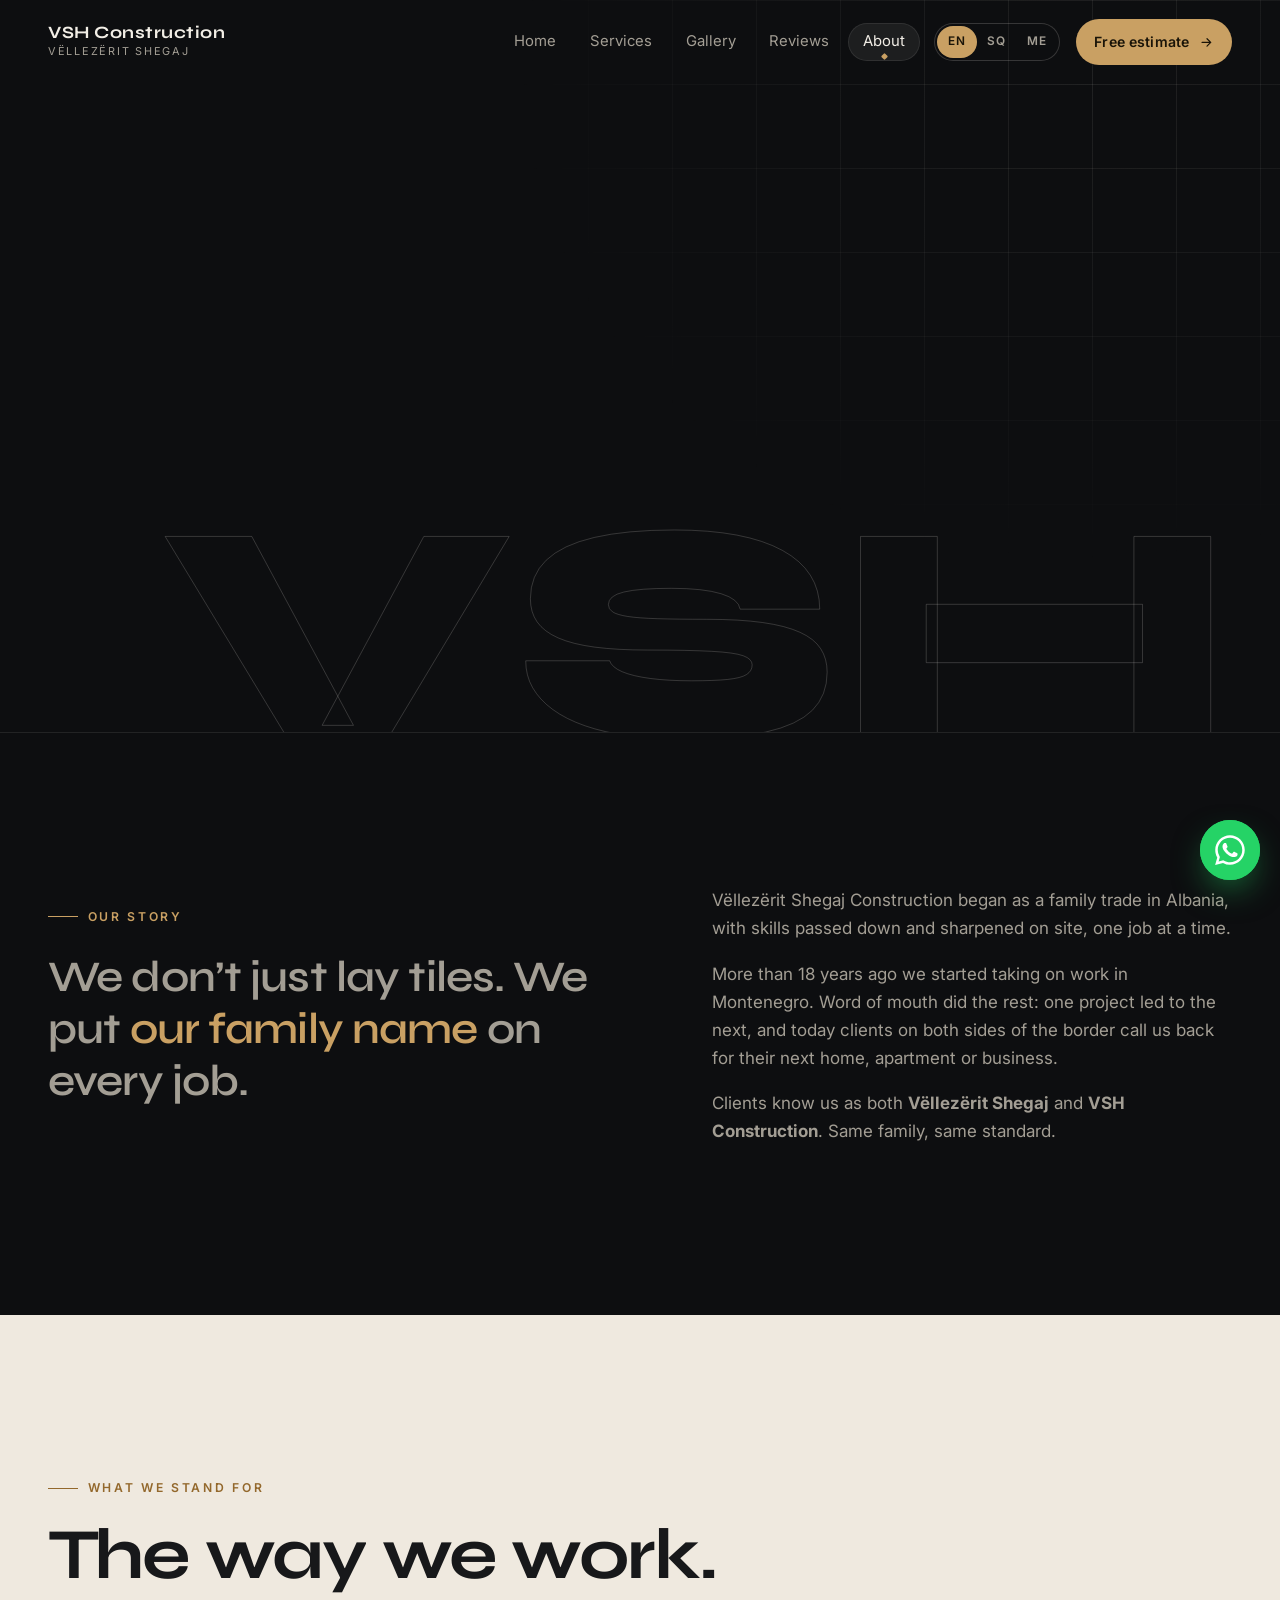
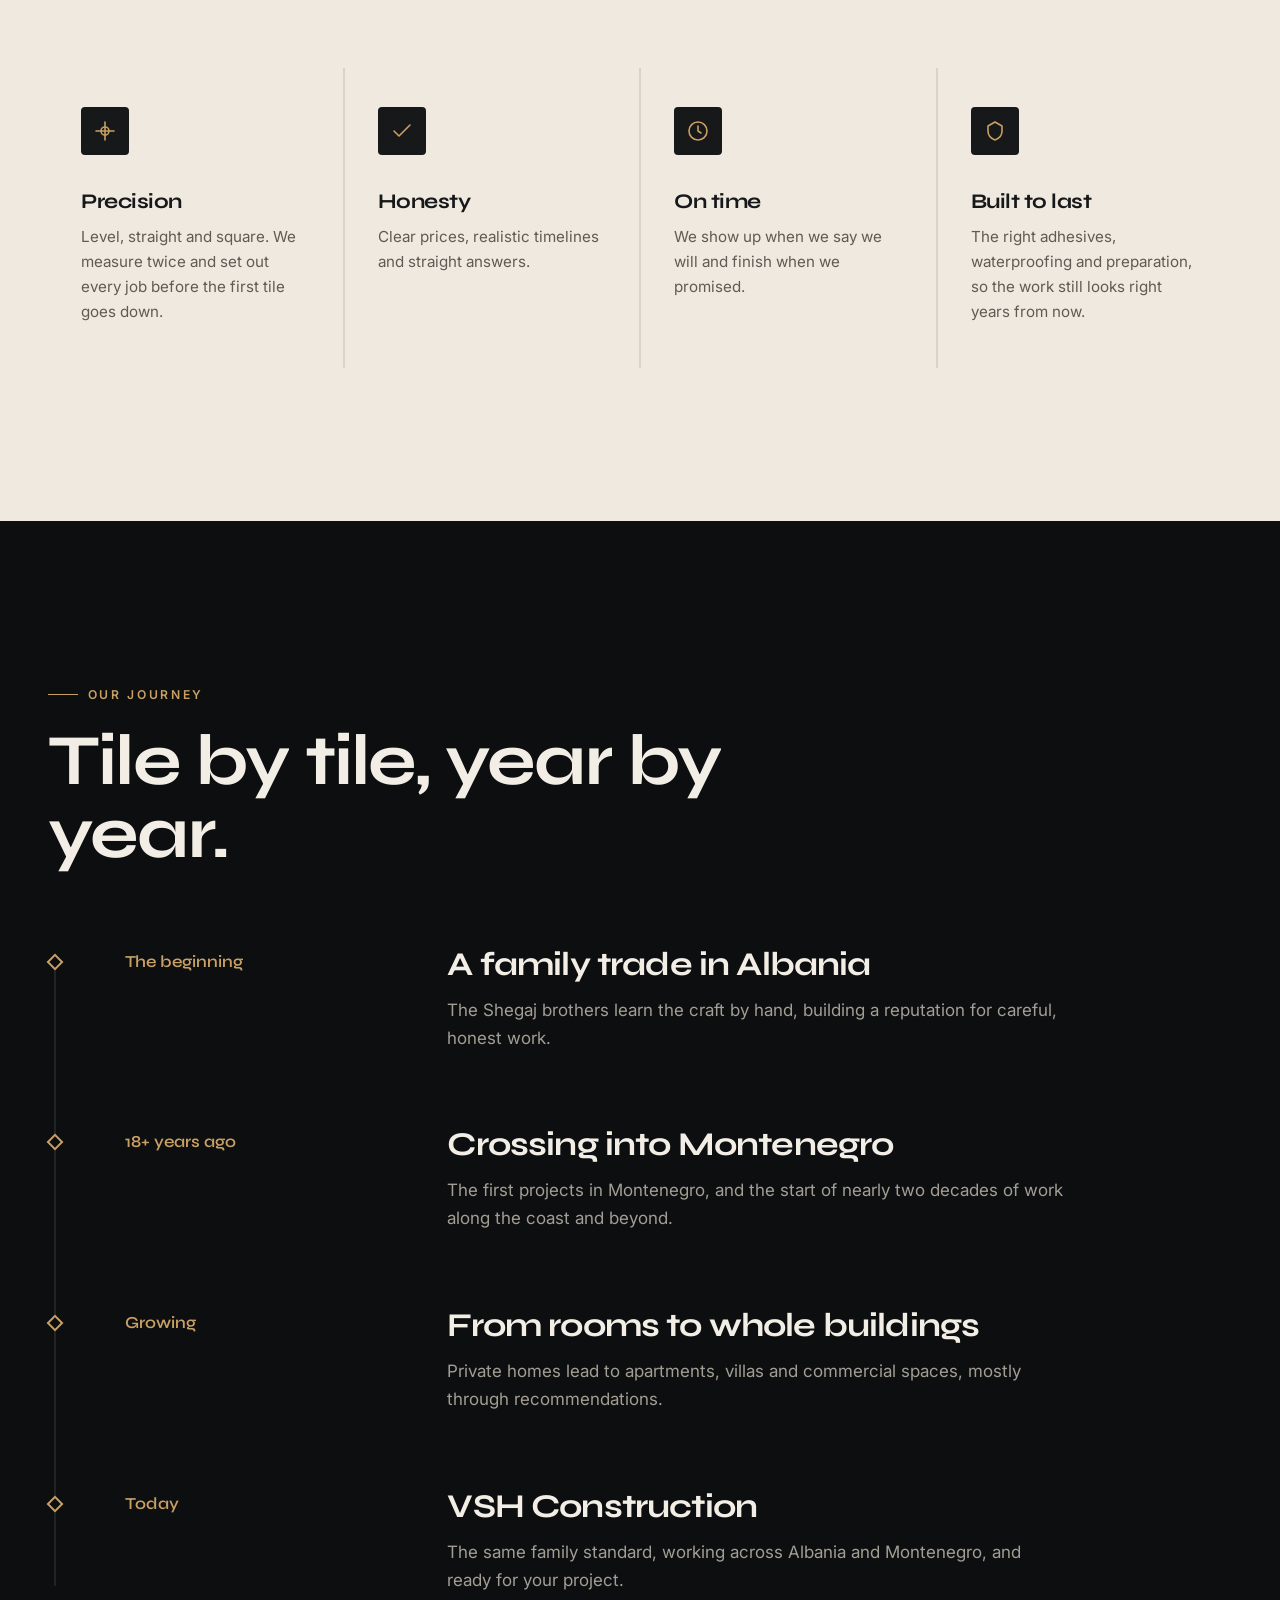
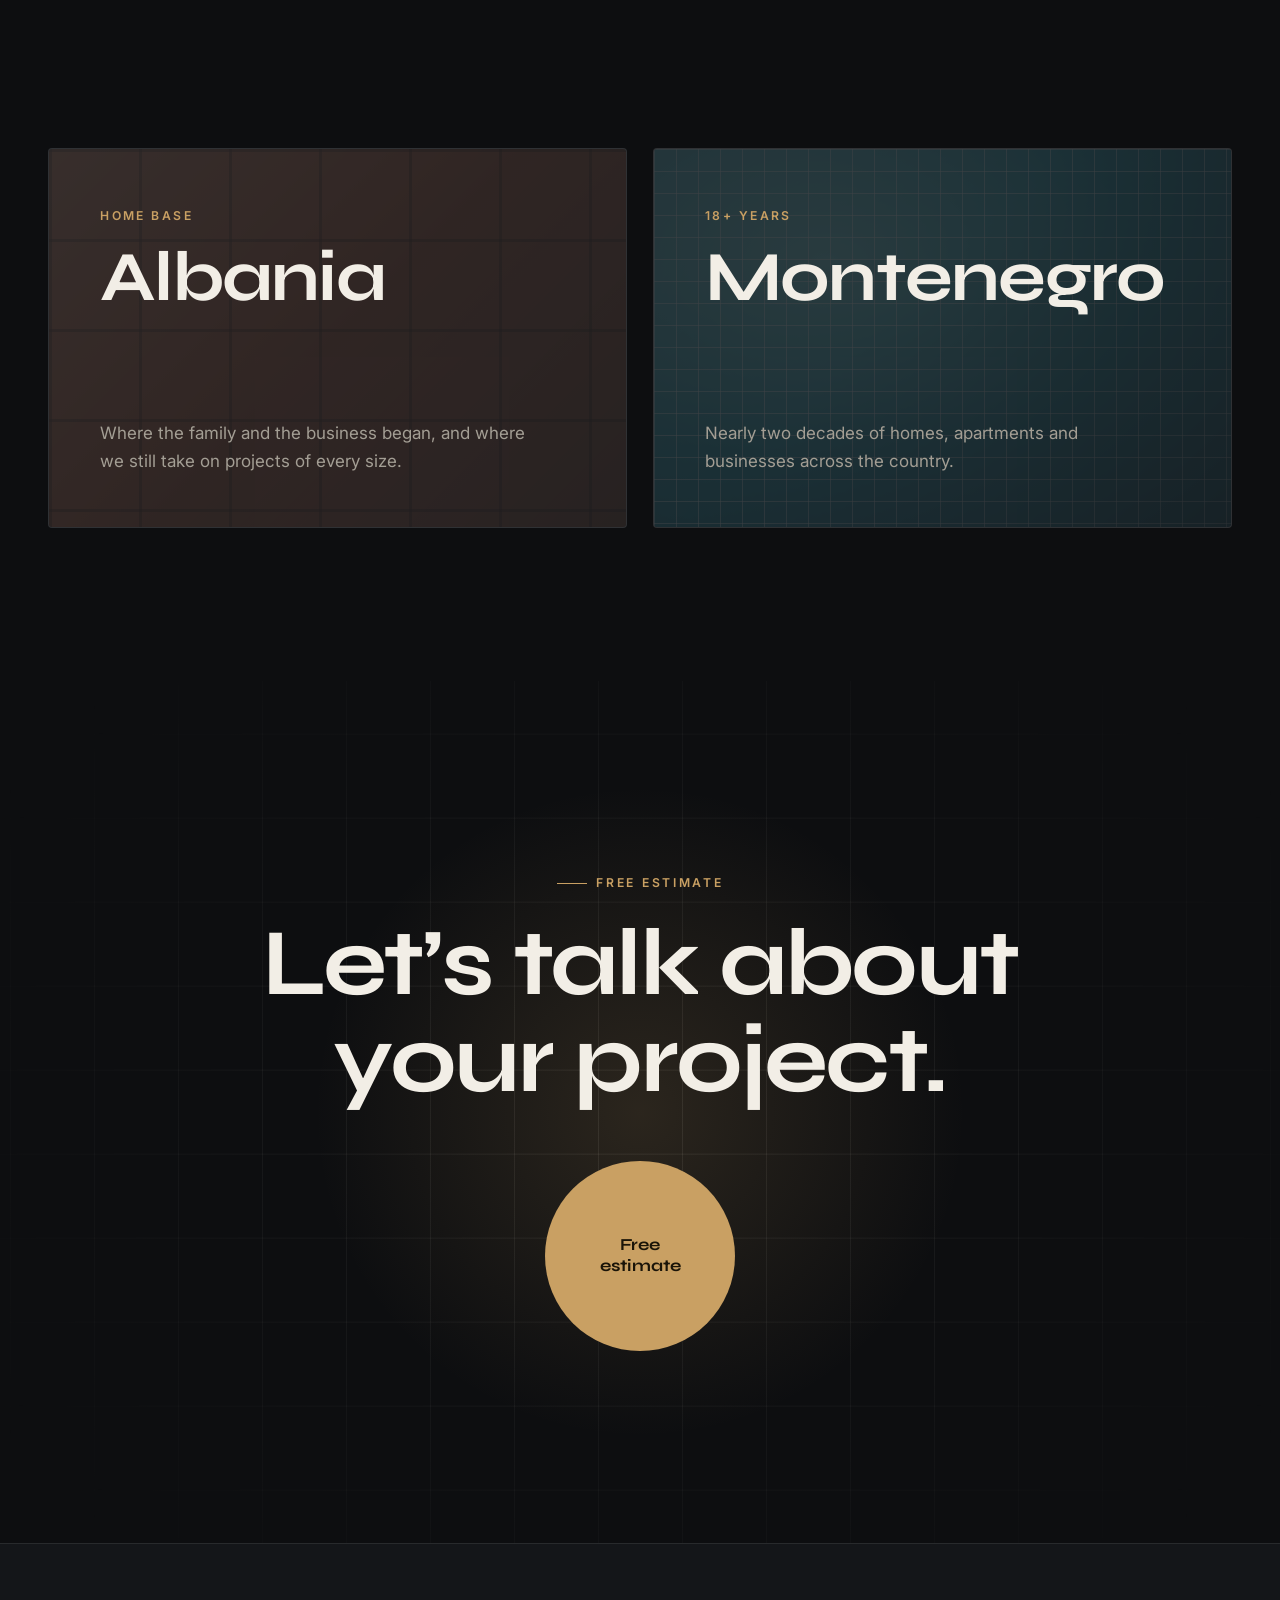
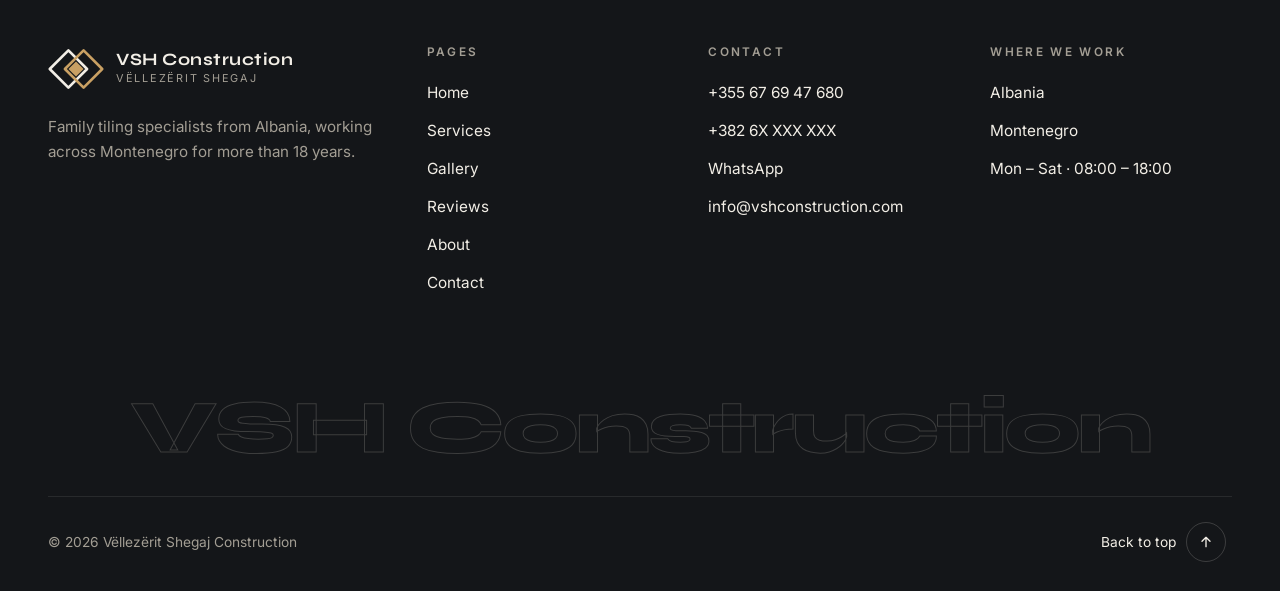
==== commit fb532873: "Version the CSS and JS links so visitors get updates straight away Co-Authored-By: Claude Opus 5.5 <" ====
--- a/about.html
+++ b/about.html
@@ -10,7 +10,7 @@
   <link rel="preconnect" href="https://fonts.googleapis.com">
   <link rel="preconnect" href="https://fonts.gstatic.com" crossorigin>
   <link href="https://fonts.googleapis.com/css2?family=Inter:wght@400;500;600&family=Syne:wght@600;700;800&display=swap" rel="stylesheet">
-  <link rel="stylesheet" href="assets/css/style.css">
+  <link rel="stylesheet" href="assets/css/style.css?v=202611071108">
   <script>document.documentElement.classList.add("js");try{if(sessionStorage.getItem("vsh-transition"))document.documentElement.classList.add("is-entering")}catch(e){}</script>
 </head>
 <body data-page="about">
@@ -112,10 +112,10 @@
     </section>
   </main>
 
-  <script src="assets/js/config.js"></script>
-  <script src="assets/js/i18n.js"></script>
-  <script src="assets/js/gallery-data.js"></script>
-  <script src="assets/js/reviews-data.js"></script>
-  <script src="assets/js/main.js"></script>
+  <script src="assets/js/config.js?v=202611071108"></script>
+  <script src="assets/js/i18n.js?v=202611071108"></script>
+  <script src="assets/js/gallery-data.js?v=202611071108"></script>
+  <script src="assets/js/reviews-data.js?v=202611071108"></script>
+  <script src="assets/js/main.js?v=202611071108"></script>
 </body>
 </html>
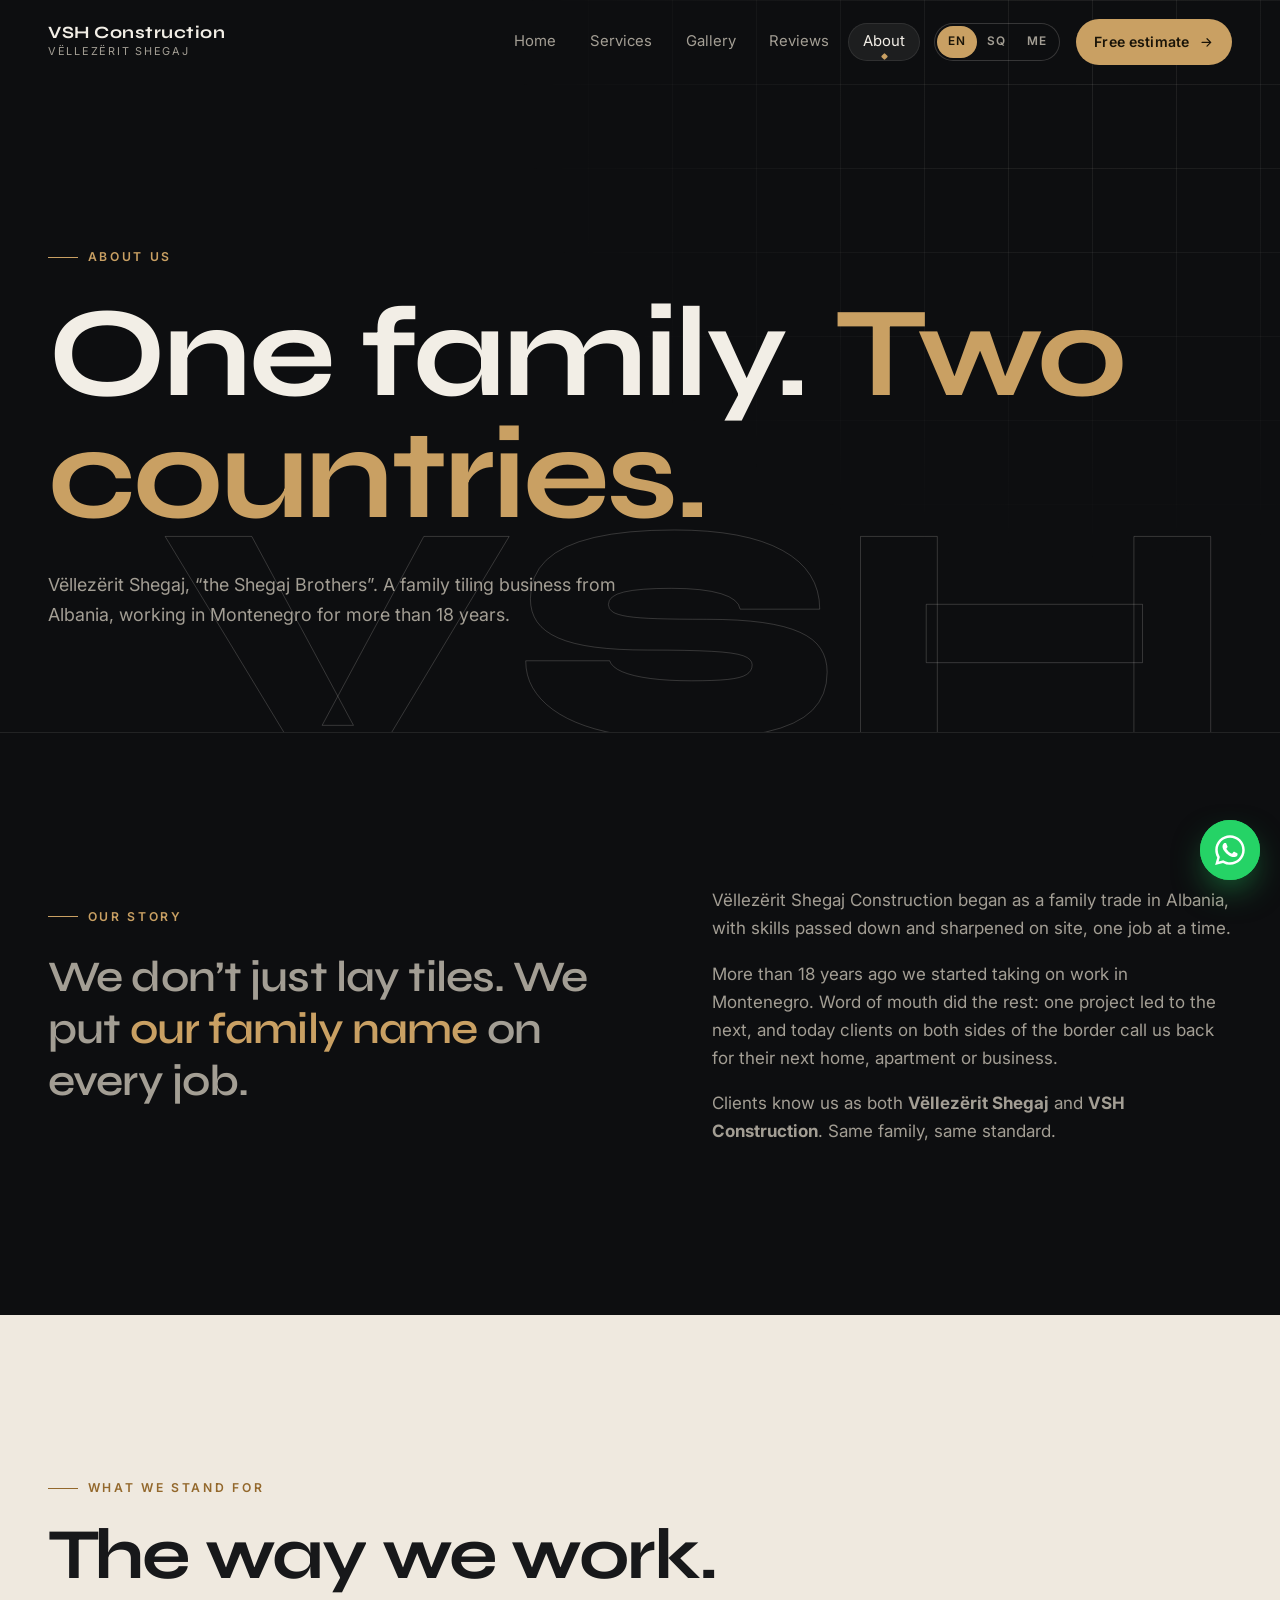
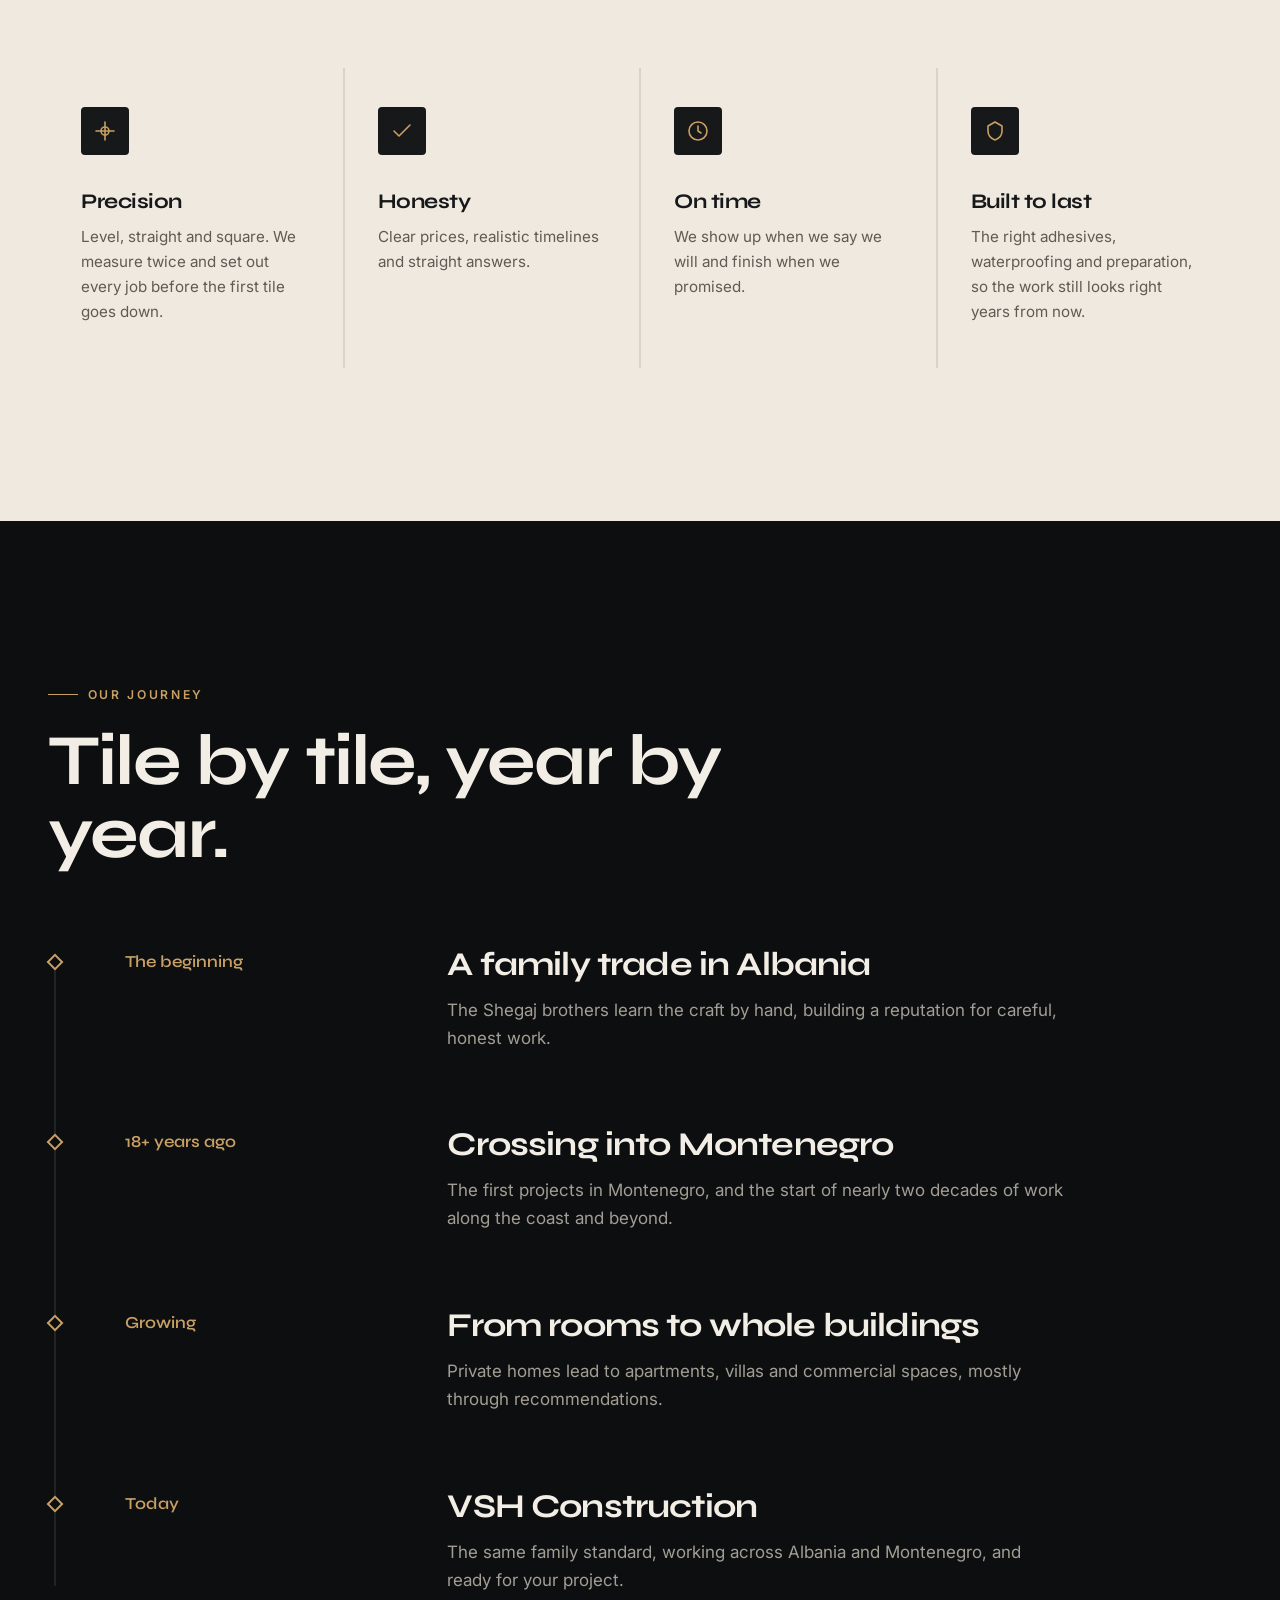
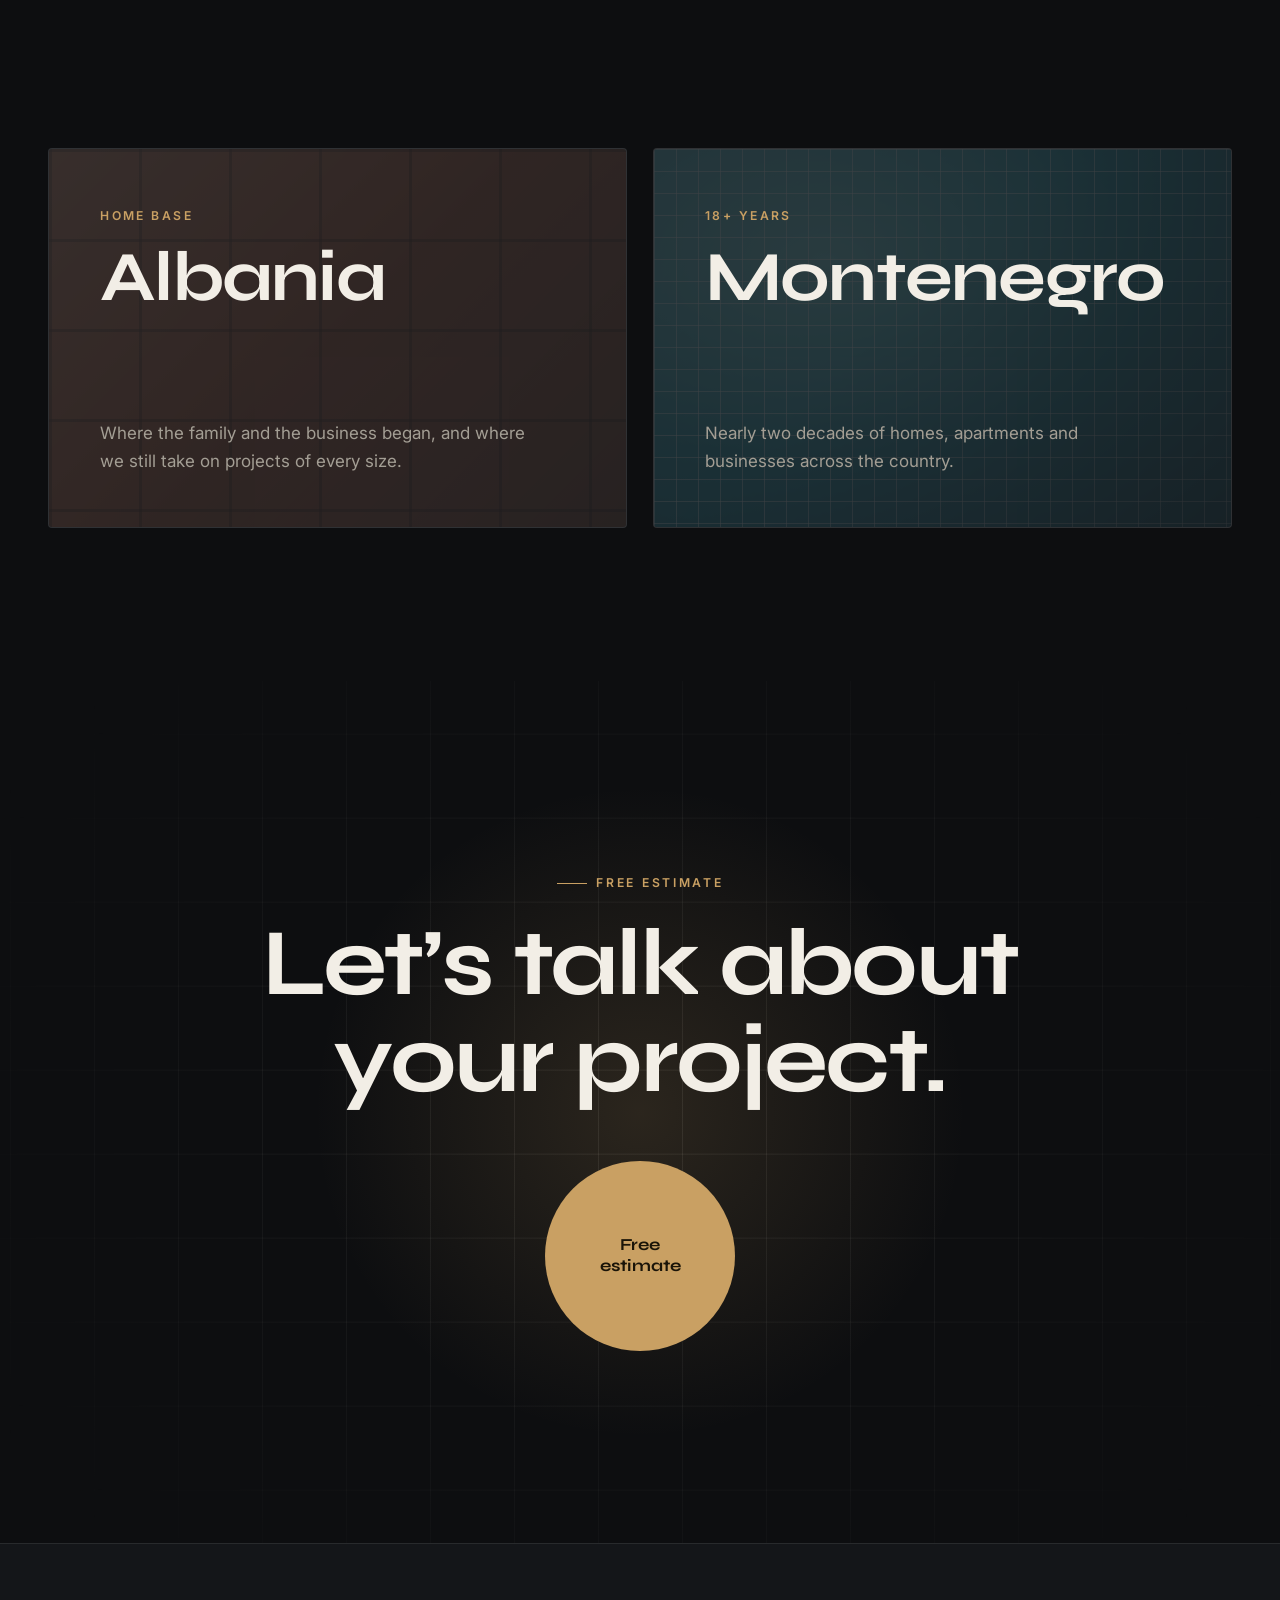
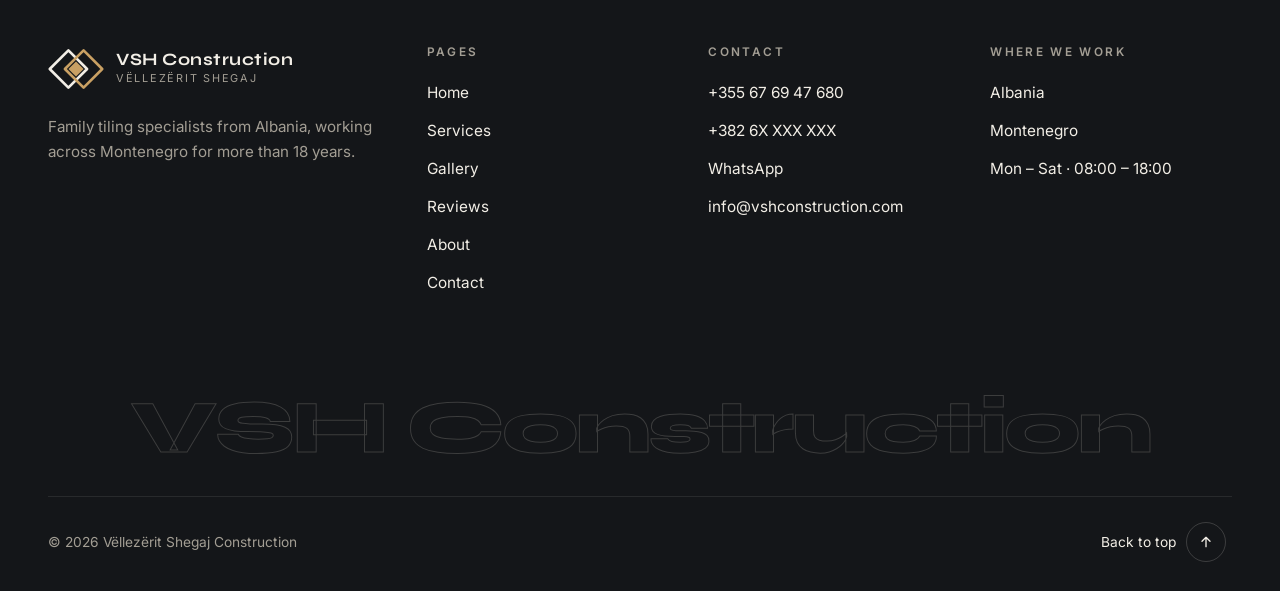
==== commit 84b04d5f: "Smoother 3D services ring that visitors can switch themselves Drag or swipe it, use the arrows, tap " ====
--- a/about.html
+++ b/about.html
@@ -10,7 +10,7 @@
   <link rel="preconnect" href="https://fonts.googleapis.com">
   <link rel="preconnect" href="https://fonts.gstatic.com" crossorigin>
   <link href="https://fonts.googleapis.com/css2?family=Inter:wght@400;500;600&family=Syne:wght@600;700;800&display=swap" rel="stylesheet">
-  <link rel="stylesheet" href="assets/css/style.css?v=202611071108">
+  <link rel="stylesheet" href="assets/css/style.css?v=202611071113">
   <script>document.documentElement.classList.add("js");try{if(sessionStorage.getItem("vsh-transition"))document.documentElement.classList.add("is-entering")}catch(e){}</script>
 </head>
 <body data-page="about">
@@ -112,10 +112,10 @@
     </section>
   </main>
 
-  <script src="assets/js/config.js?v=202611071108"></script>
-  <script src="assets/js/i18n.js?v=202611071108"></script>
-  <script src="assets/js/gallery-data.js?v=202611071108"></script>
-  <script src="assets/js/reviews-data.js?v=202611071108"></script>
-  <script src="assets/js/main.js?v=202611071108"></script>
+  <script src="assets/js/config.js?v=202611071113"></script>
+  <script src="assets/js/i18n.js?v=202611071113"></script>
+  <script src="assets/js/gallery-data.js?v=202611071113"></script>
+  <script src="assets/js/reviews-data.js?v=202611071113"></script>
+  <script src="assets/js/main.js?v=202611071113"></script>
 </body>
 </html>
--- a/assets/css/style.css
+++ b/assets/css/style.css
@@ -1768,11 +1768,16 @@
   position: absolute; inset: 0; display: block; overflow: hidden; border-radius: 14px;
   transform: rotateY(calc(var(--k) * 60deg)) translateZ(calc(var(--w) * 0.98));
   box-shadow: inset 0 0 0 1px rgba(242, 238, 230, 0.1), 0 30px 60px -25px rgba(0, 0, 0, 0.8);
-  opacity: calc(0.18 + var(--f) * 0.82);
-  filter: brightness(calc(0.45 + var(--f) * 0.55)) saturate(calc(0.6 + var(--f) * 0.4));
-  -webkit-box-reflect: below 10px linear-gradient(transparent 72%, rgba(255, 255, 255, 0.14));
+  opacity: calc(0.25 + var(--f) * 0.75);
+  backface-visibility: hidden; -webkit-backface-visibility: hidden;
   transition: box-shadow 0.5s ease;
 }
+/* cheap darkening for workers away from the front (instead of a costly filter) */
+.c3-card::after {
+  content: ""; position: absolute; inset: 0; z-index: 1; pointer-events: none; border-radius: inherit;
+  background: #0d0e10; opacity: calc((1 - var(--f)) * 0.6);
+}
+.c3-ring { will-change: transform; }
 .c3-card.is-front { box-shadow: inset 0 0 0 1.5px var(--accent), 0 40px 80px -25px rgba(201, 160, 99, 0.35); }
 .c3-card .scene { border-radius: inherit; }
 .c3-cap {
@@ -1787,7 +1792,27 @@
   background: radial-gradient(ellipse at center, rgba(201, 160, 99, 0.16), transparent 65%); pointer-events: none;
 }
 .c3-dots { display: flex; justify-content: center; gap: 12px; }
-.c3-stage { cursor: grab; }
+.c3-stage { cursor: grab; touch-action: pan-y; user-select: none; -webkit-user-select: none; outline: none; }
+.c3-stage.is-dragging { cursor: grabbing; }
+.c3-stage:focus-visible .c3-card.is-front { box-shadow: inset 0 0 0 2px var(--accent-2), 0 0 0 4px rgba(201, 160, 99, 0.35); }
+.c3-card:not(.is-front) { cursor: pointer; }
+.c3-arrow {
+  position: absolute; top: 50%; z-index: 5; width: 52px; height: 52px; margin-top: -26px; border-radius: 50%;
+  display: grid; place-items: center; cursor: pointer; border: 0;
+  background: rgba(17, 18, 21, 0.72); color: var(--text);
+  -webkit-backdrop-filter: blur(10px); backdrop-filter: blur(10px);
+  box-shadow: inset 0 0 0 1px rgba(242, 238, 230, 0.16);
+  transition: background-color 0.3s, color 0.3s, transform 0.4s var(--ease-out);
+}
+.c3-arrow svg { width: 20px; height: 20px; }
+.c3-prev { left: max(12px, calc(50% - var(--c3w, 420px) * 0.5 - 140px)); }
+.c3-next { right: max(12px, calc(50% - var(--c3w, 420px) * 0.5 - 140px)); }
+@media (hover: hover) { .c3-arrow:hover { background: var(--accent); color: var(--accent-ink); transform: scale(1.08); } }
+.c3-arrow:active { transform: scale(0.94); }
+@media (max-width: 640px) {
+  .c3-arrow { width: 44px; height: 44px; margin-top: -22px; }
+  .c3-prev { left: 8px; } .c3-next { right: 8px; }
+}
 .c3-dots i {
   width: 9px; height: 9px; transform: rotate(45deg) scale(0.75); border: 1.5px solid var(--line-2); border-radius: 1px; cursor: pointer;
   transition: background-color 0.35s, border-color 0.35s, transform 0.45s var(--ease-out);
@@ -1808,6 +1833,7 @@
   .c3-stage { height: auto; perspective: none; }
   .c3-ring { position: static; transform: none; width: auto; aspect-ratio: auto; display: grid; grid-template-columns: repeat(auto-fill, minmax(260px, 1fr)); gap: 16px; padding: 0 var(--gutter); }
   .c3-card { position: relative; transform: none; opacity: 1; filter: none; aspect-ratio: 5 / 4; -webkit-box-reflect: none; }
+  .c3-card::after, .c3-arrow { display: none; }
   .c3-cap { opacity: 1; transform: none; }
 }
 
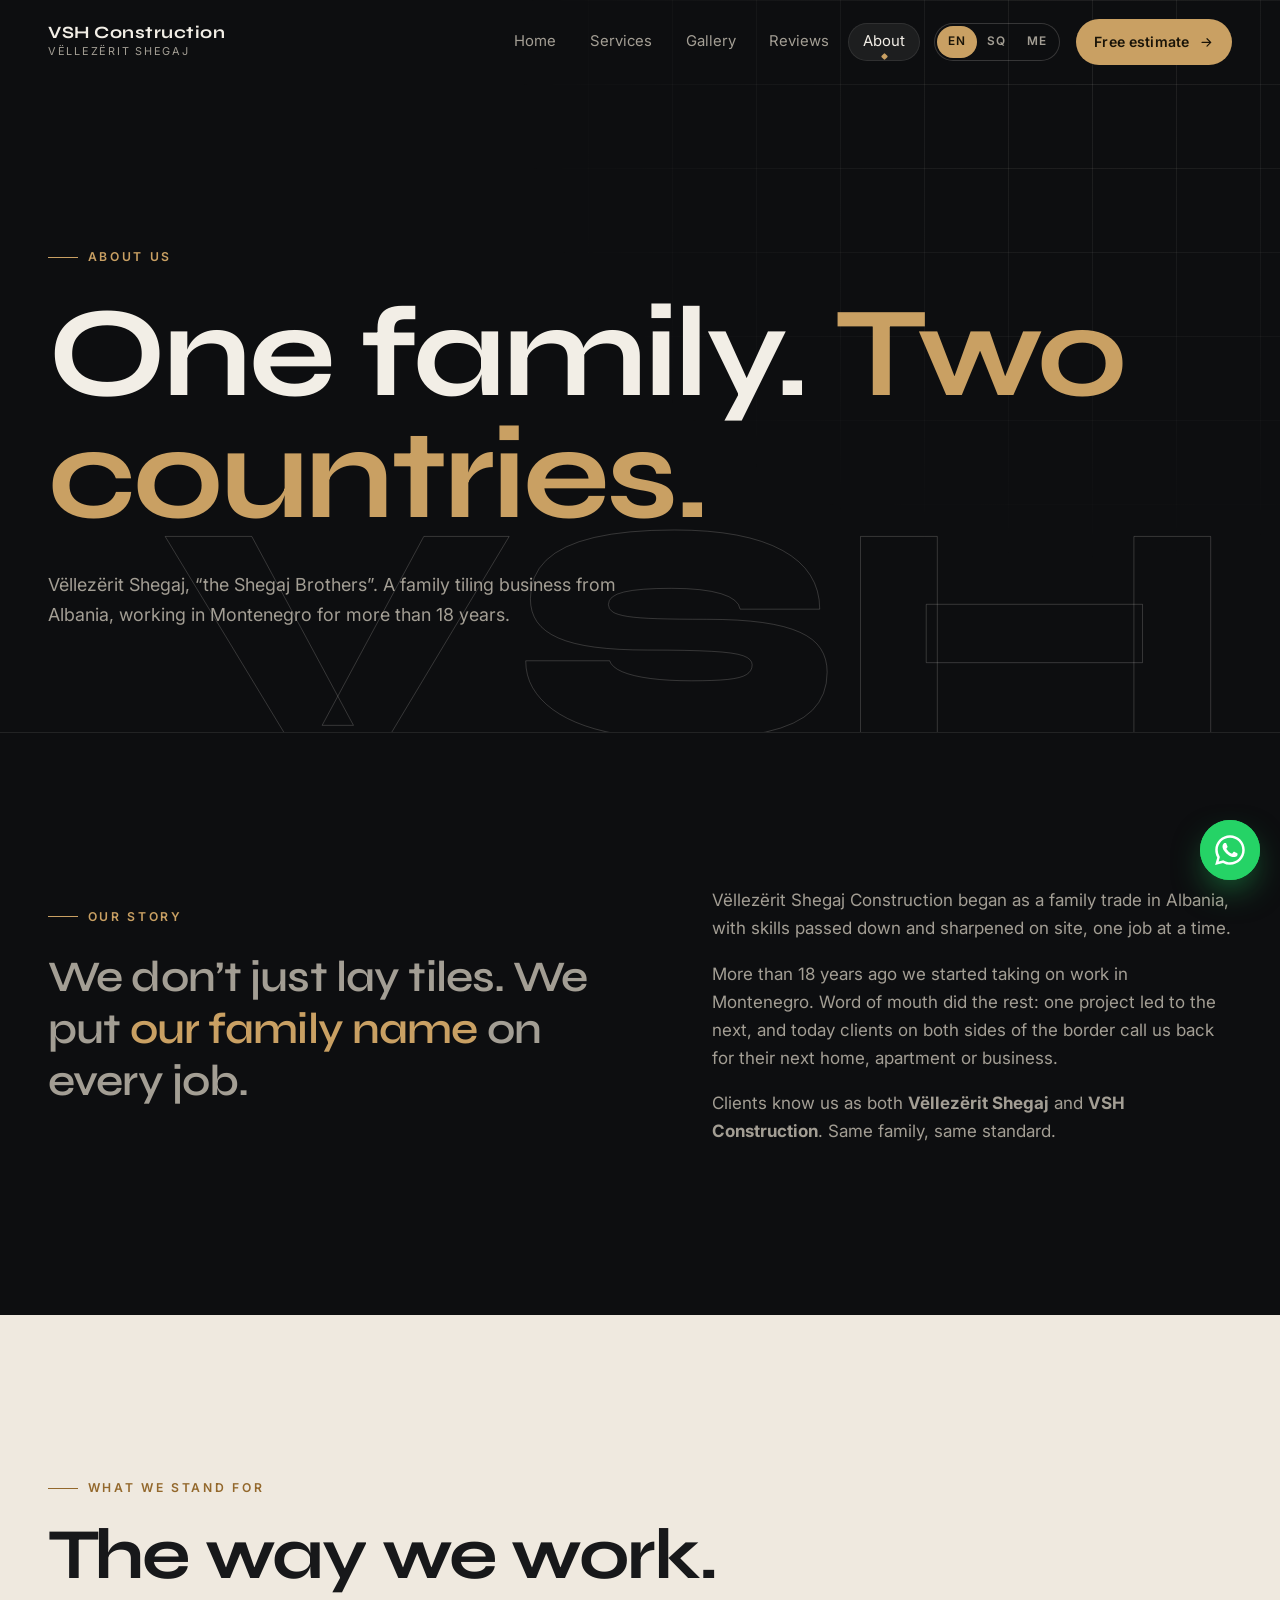
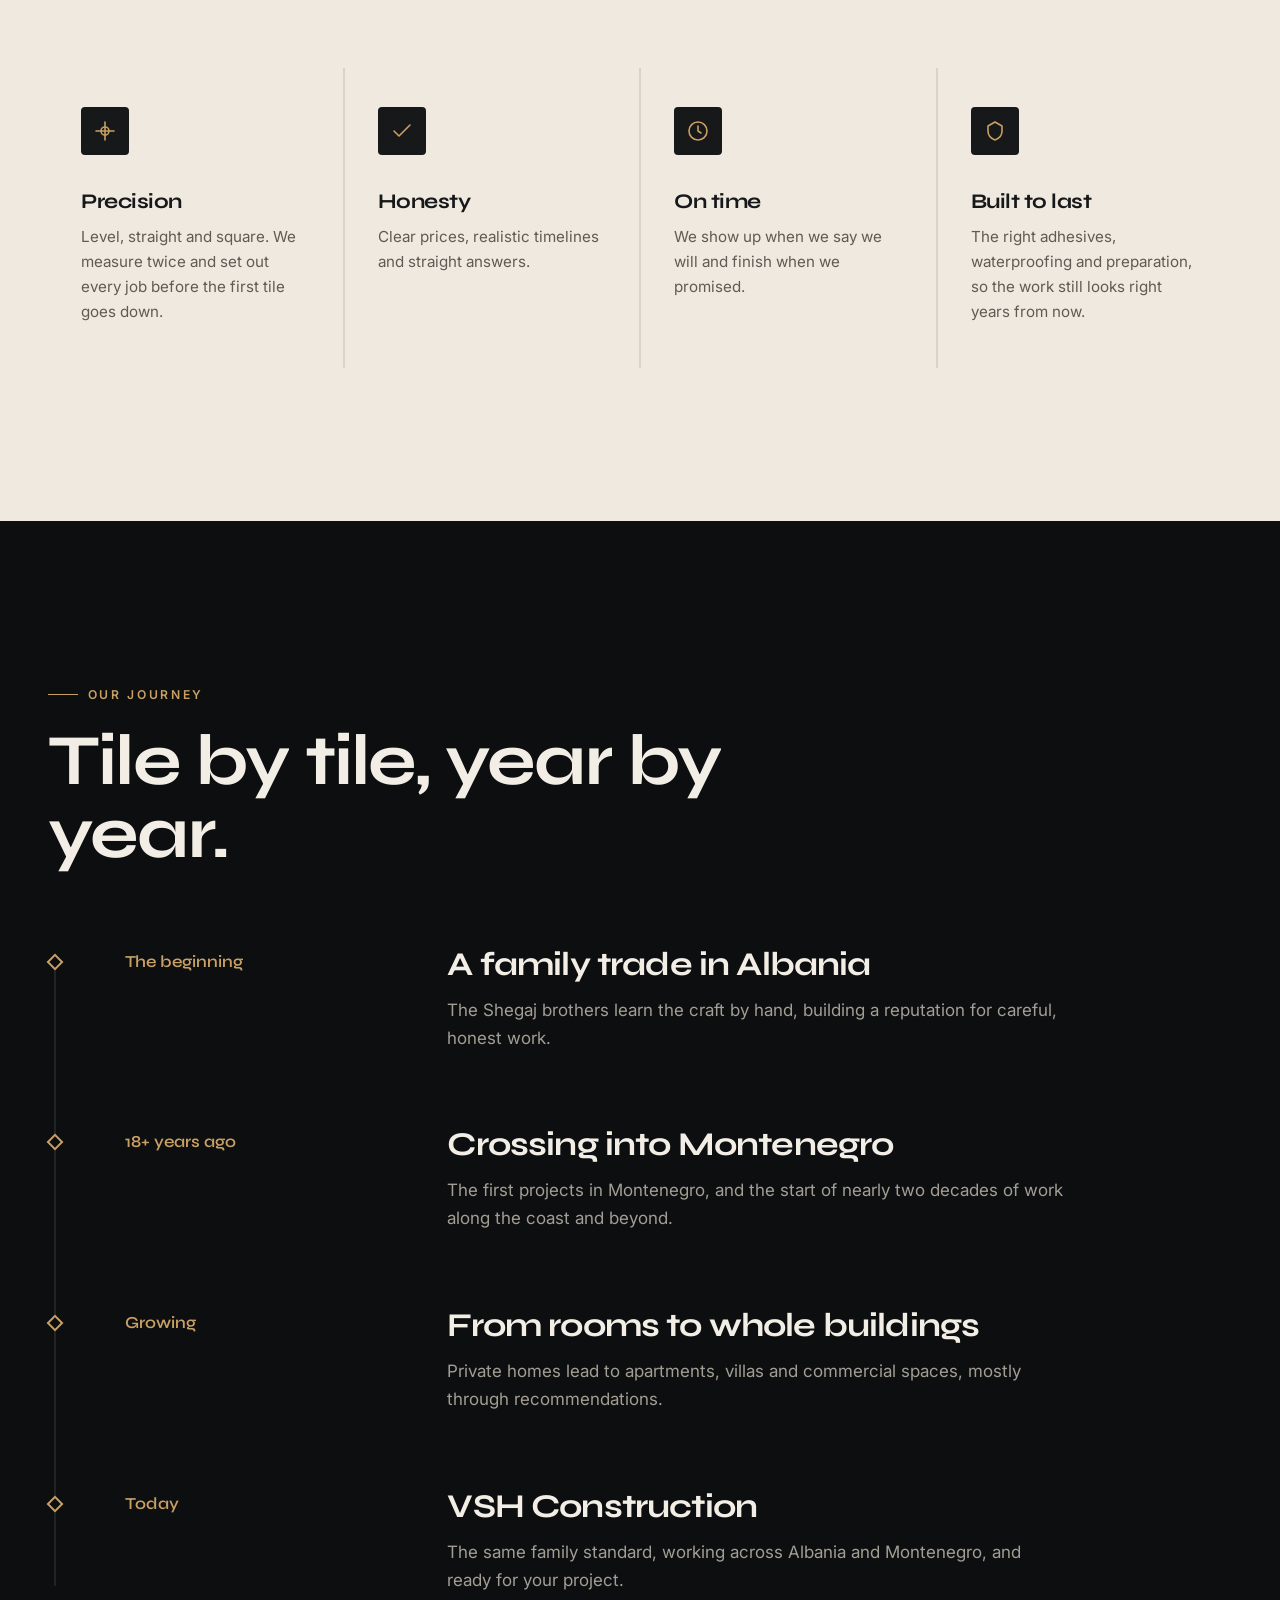
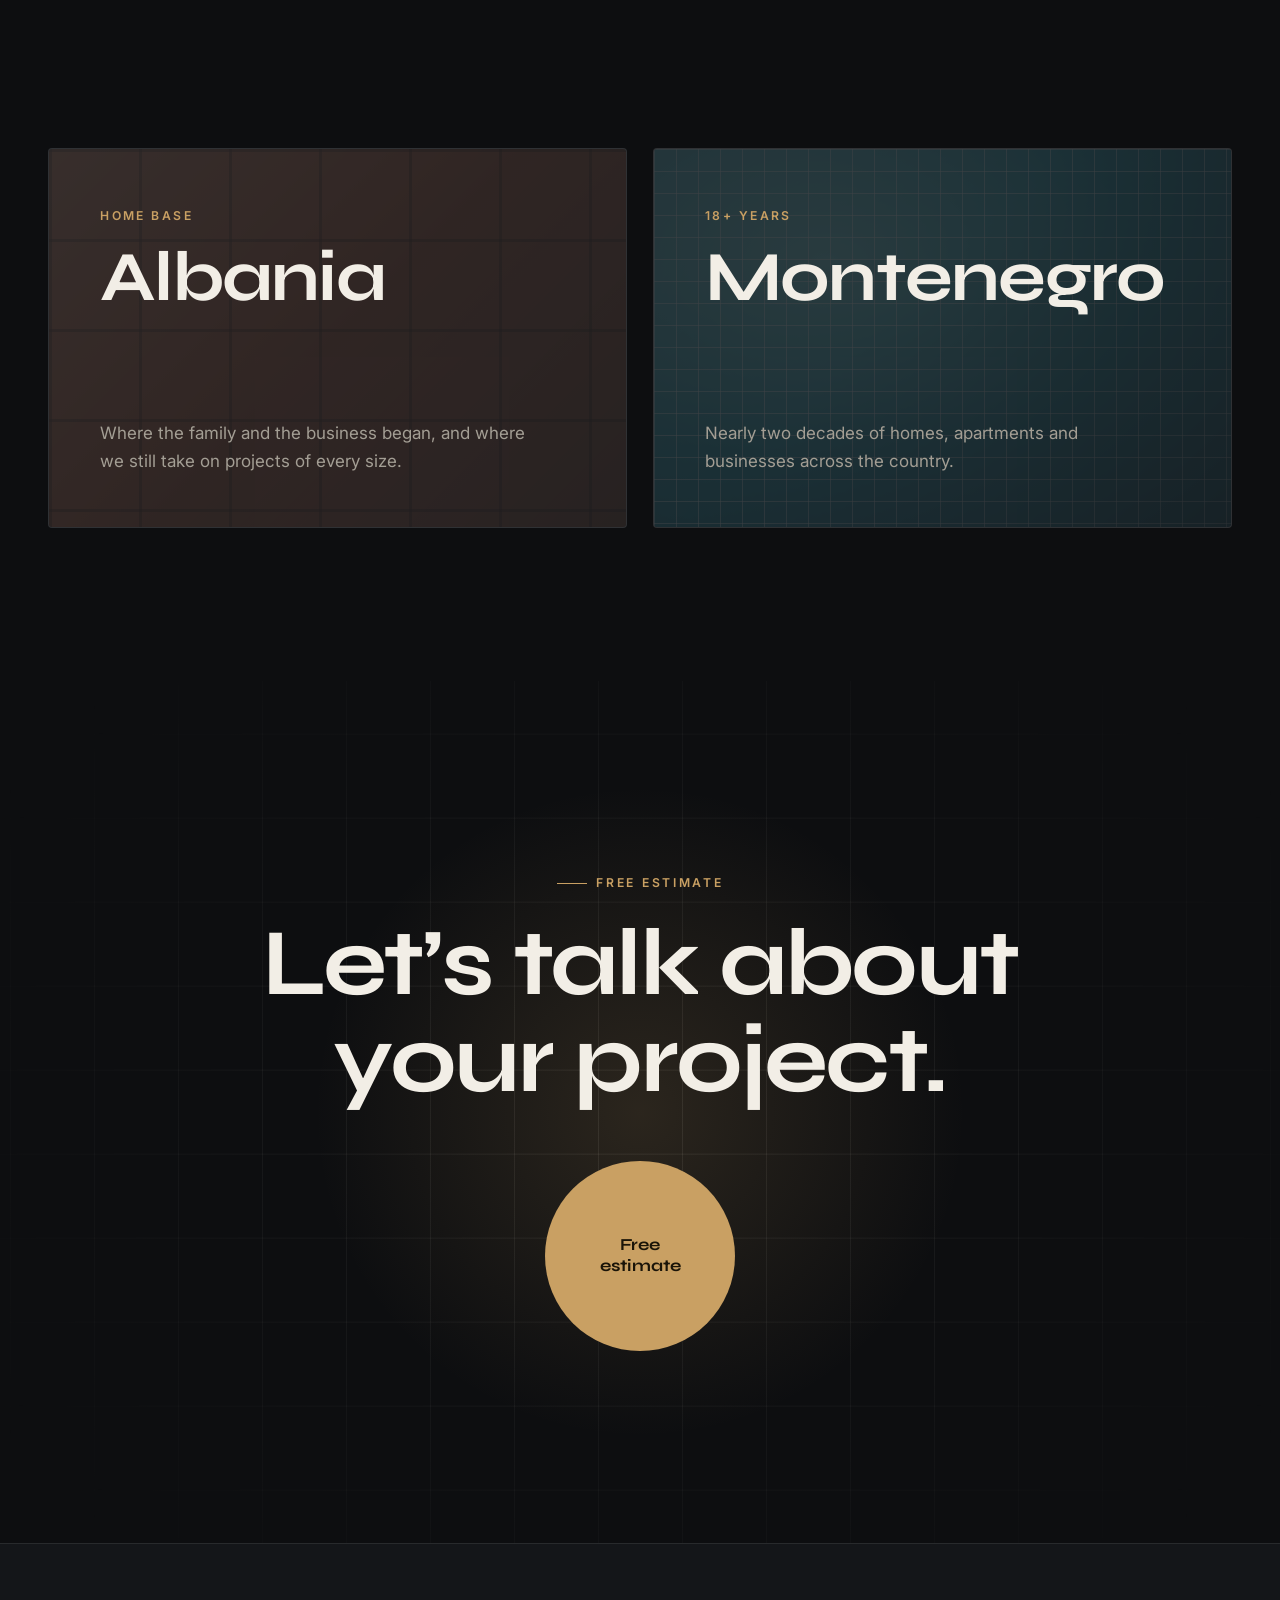
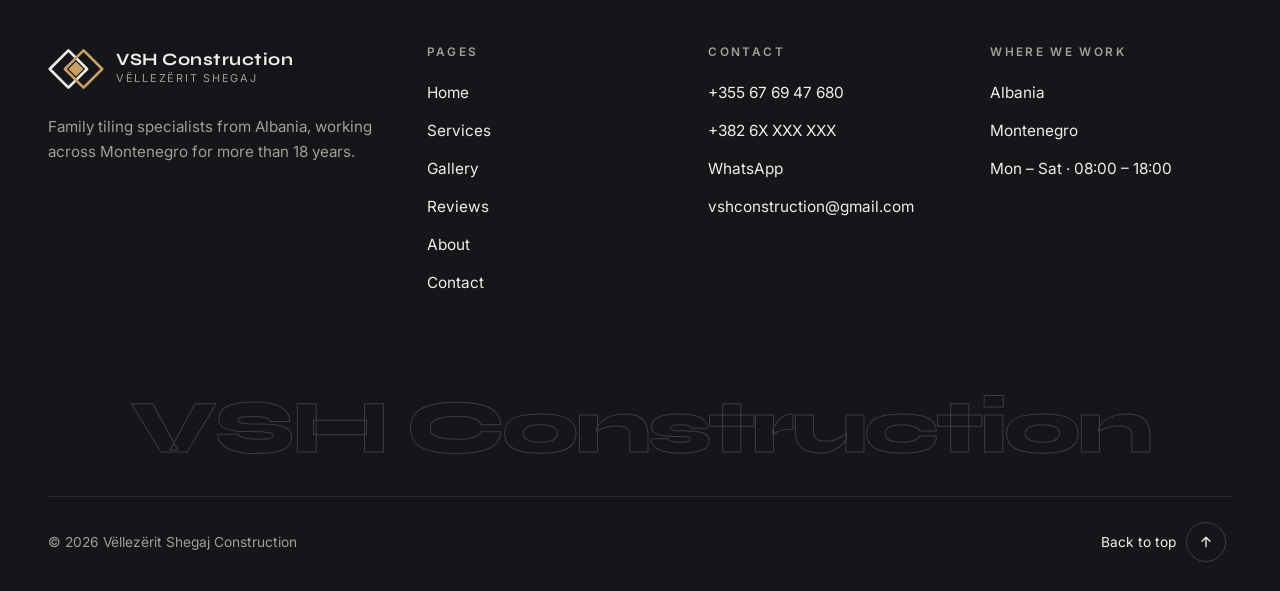
==== commit d65f8c87: "Use vshconstruction@gmail.com as the contact email Co-Authored-By: Claude Opus 5.5 <noreply@anthropi" ====
--- a/about.html
+++ b/about.html
@@ -10,7 +10,7 @@
   <link rel="preconnect" href="https://fonts.googleapis.com">
   <link rel="preconnect" href="https://fonts.gstatic.com" crossorigin>
   <link href="https://fonts.googleapis.com/css2?family=Inter:wght@400;500;600&family=Syne:wght@600;700;800&display=swap" rel="stylesheet">
-  <link rel="stylesheet" href="assets/css/style.css?v=202611071113">
+  <link rel="stylesheet" href="assets/css/style.css?v=202611071119">
   <script>document.documentElement.classList.add("js");try{if(sessionStorage.getItem("vsh-transition"))document.documentElement.classList.add("is-entering")}catch(e){}</script>
 </head>
 <body data-page="about">
@@ -112,10 +112,10 @@
     </section>
   </main>
 
-  <script src="assets/js/config.js?v=202611071113"></script>
-  <script src="assets/js/i18n.js?v=202611071113"></script>
-  <script src="assets/js/gallery-data.js?v=202611071113"></script>
-  <script src="assets/js/reviews-data.js?v=202611071113"></script>
-  <script src="assets/js/main.js?v=202611071113"></script>
+  <script src="assets/js/config.js?v=202611071119"></script>
+  <script src="assets/js/i18n.js?v=202611071119"></script>
+  <script src="assets/js/gallery-data.js?v=202611071119"></script>
+  <script src="assets/js/reviews-data.js?v=202611071119"></script>
+  <script src="assets/js/main.js?v=202611071119"></script>
 </body>
 </html>
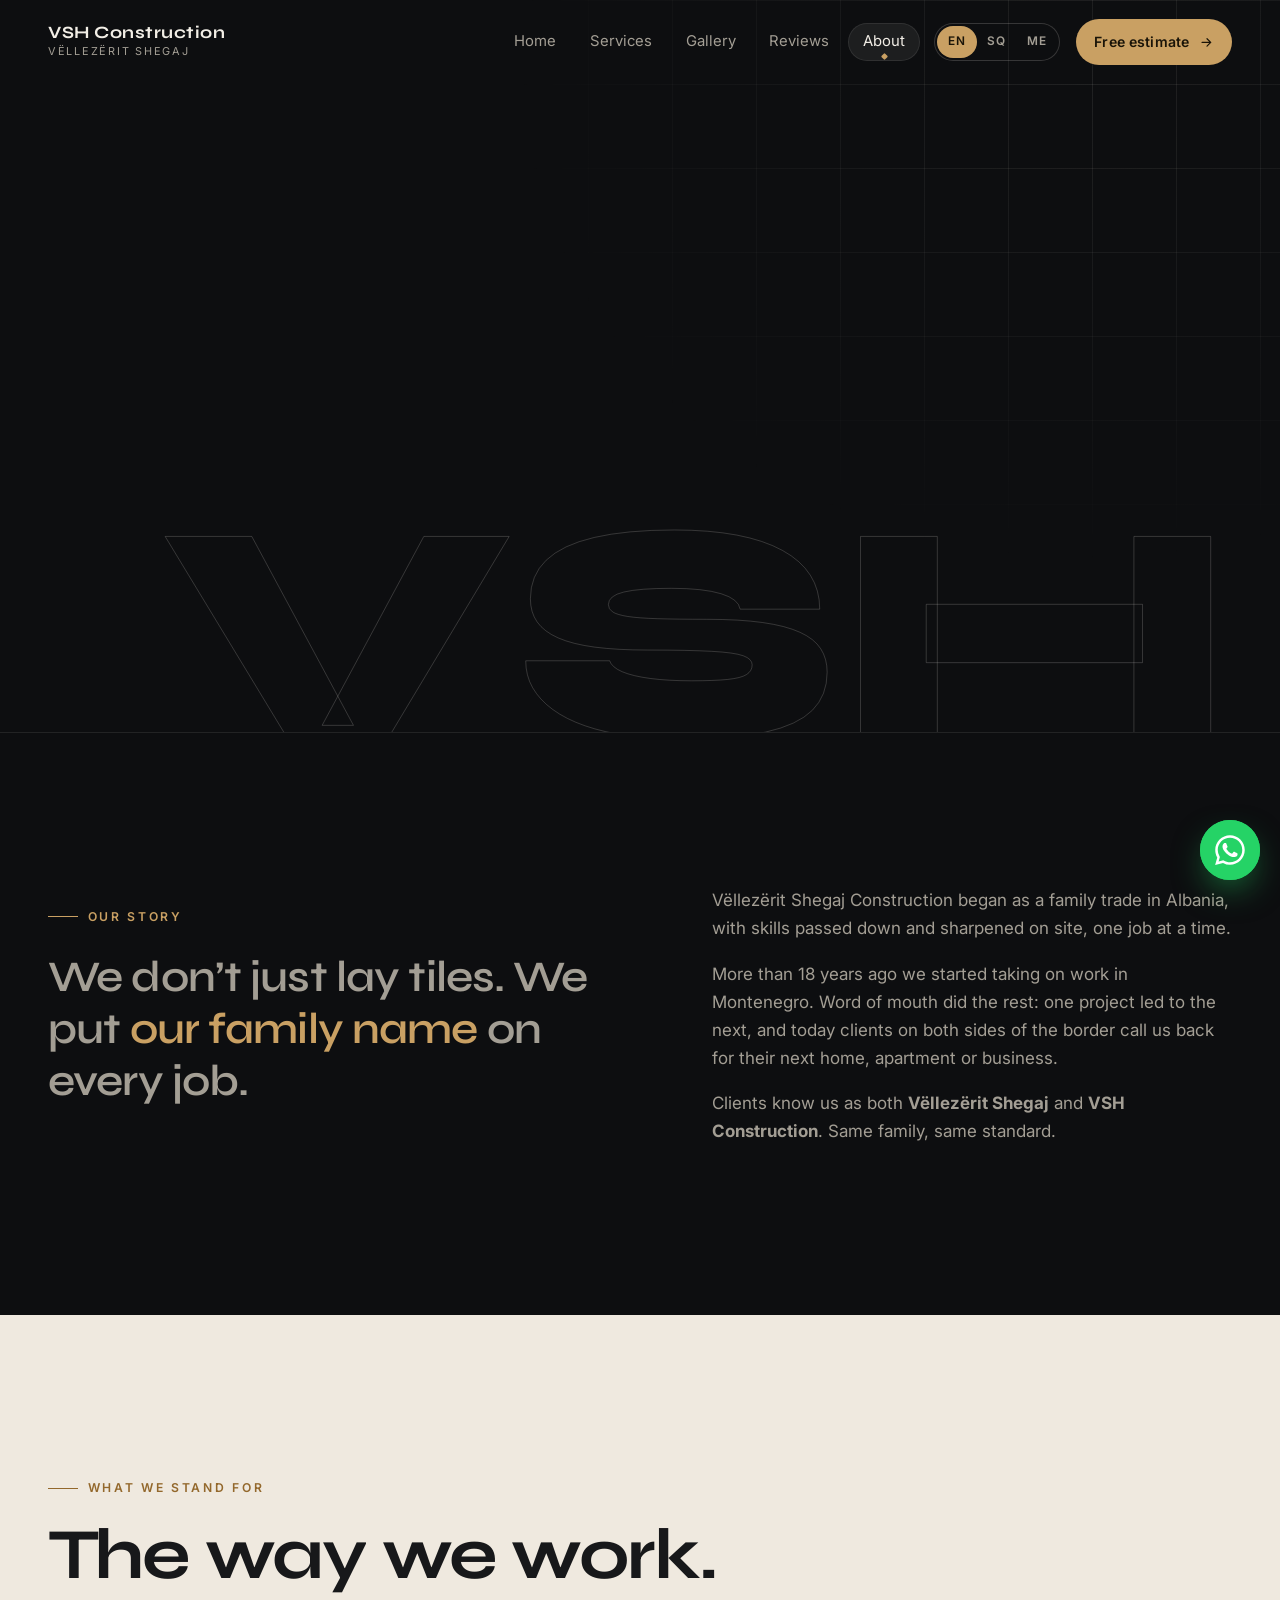
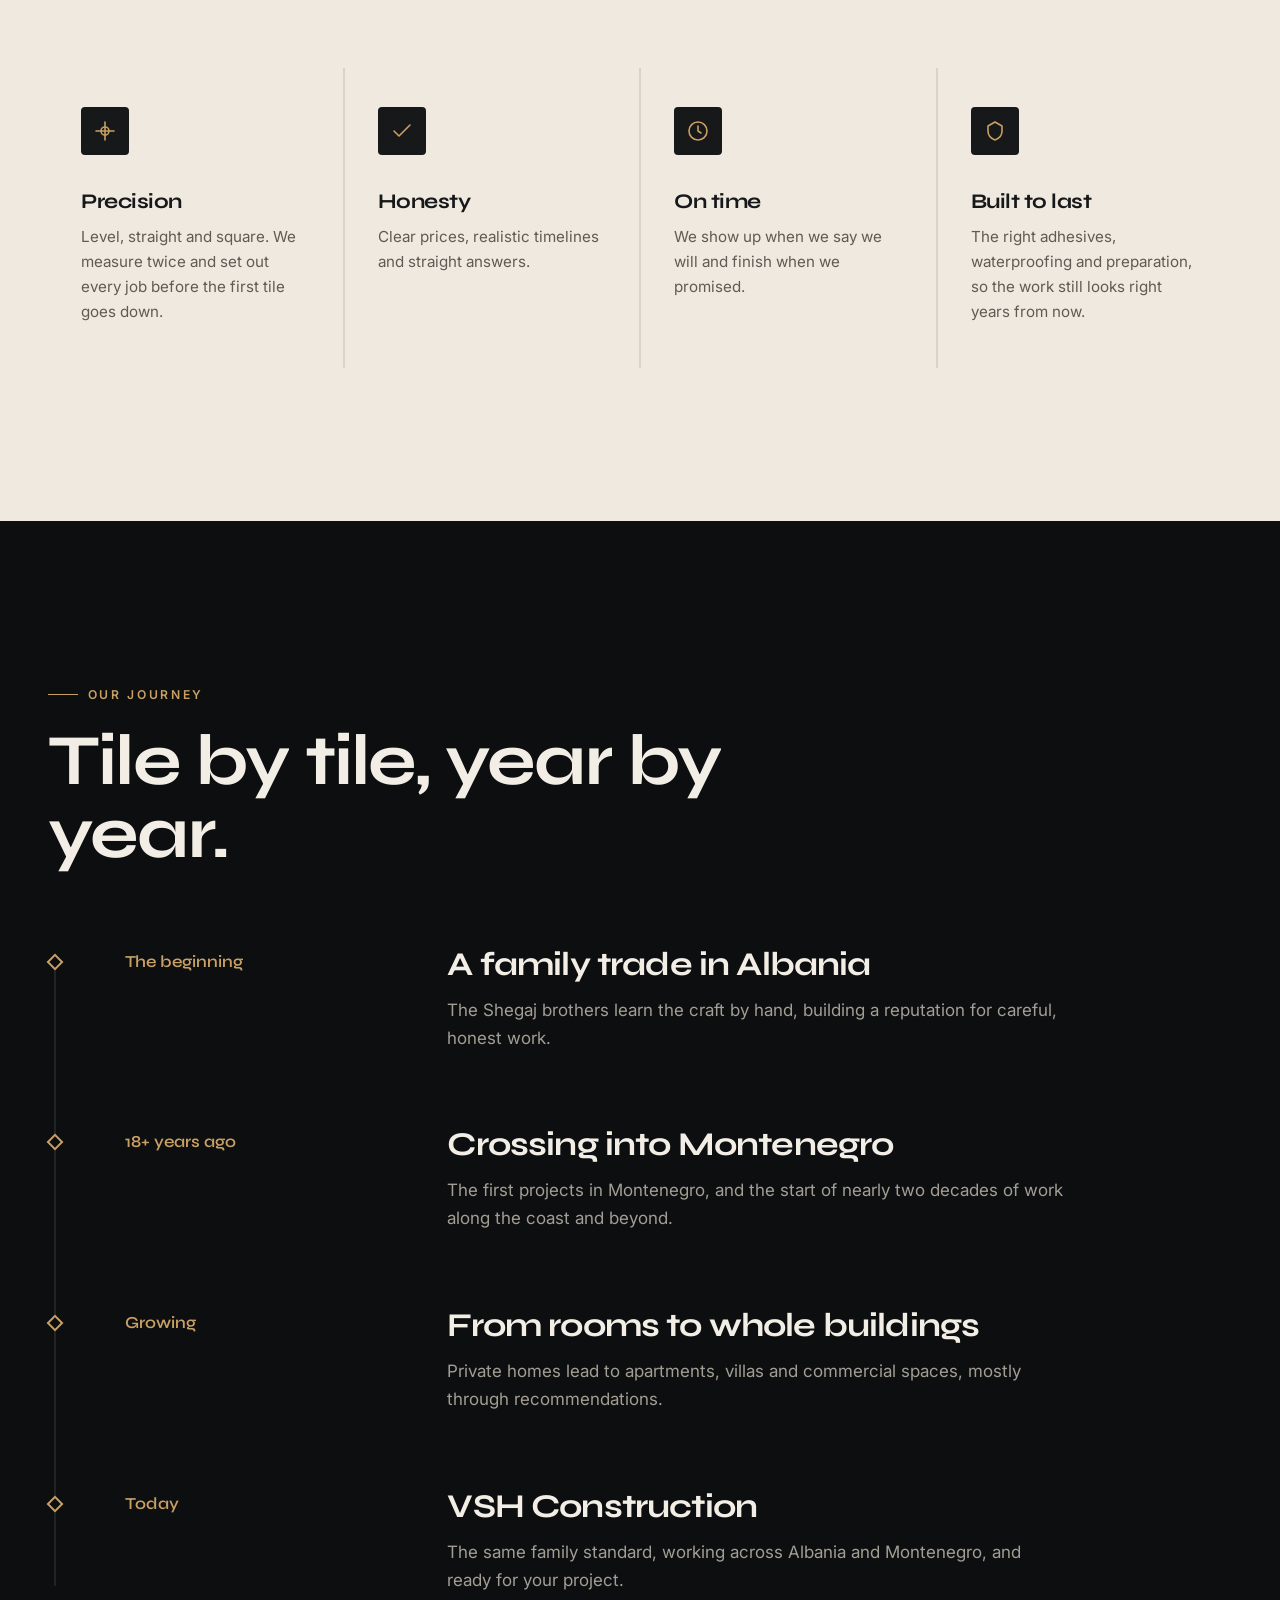
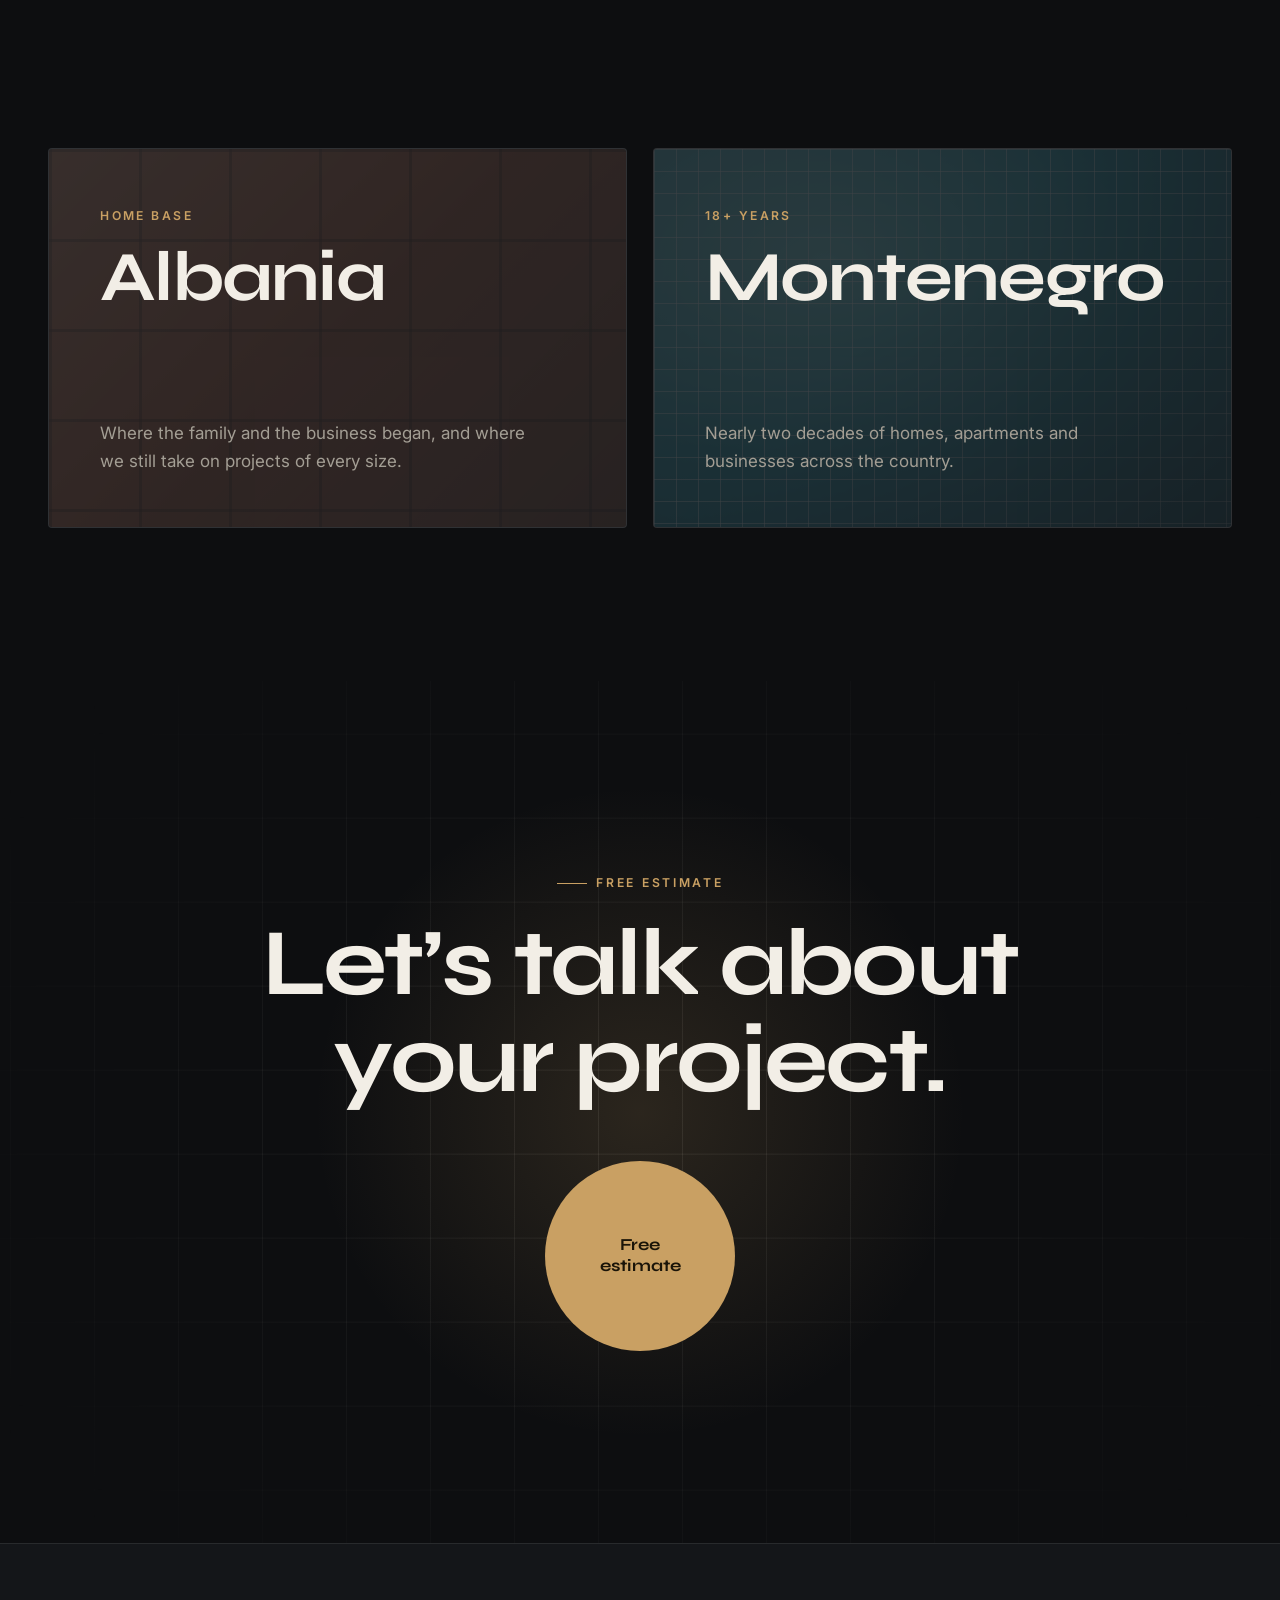
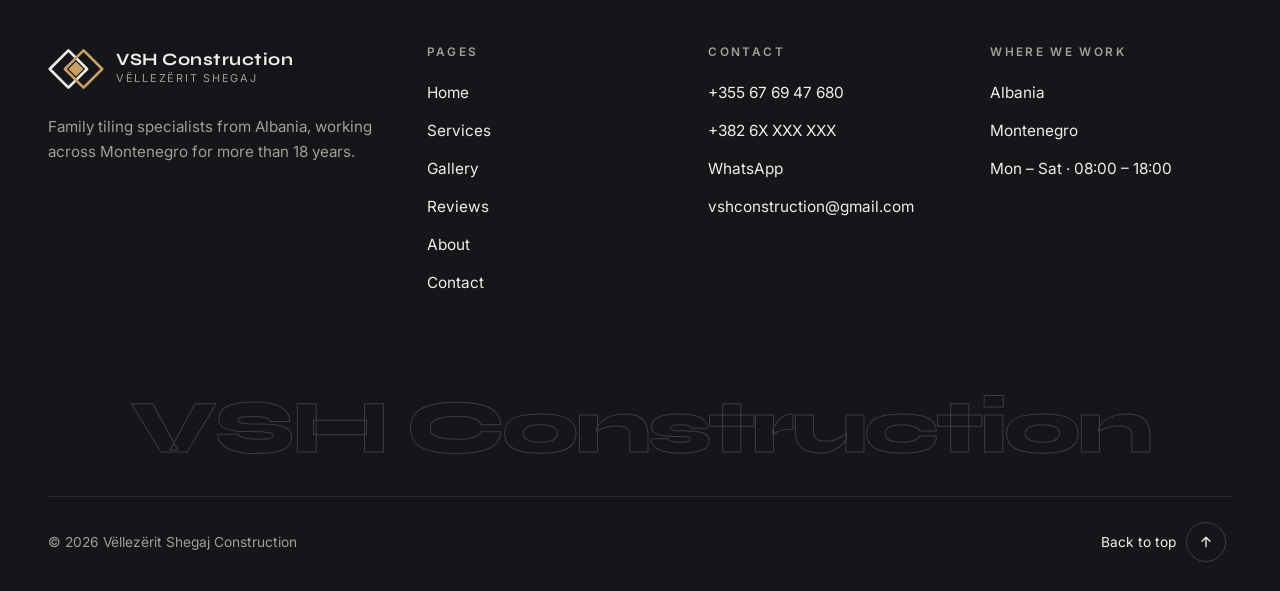
==== commit ad2543a3: "Connect WhatsApp to the Albanian number +355 67 69 47 680 Co-Authored-By: Claude Opus 5.5 <noreply@a" ====
--- a/about.html
+++ b/about.html
@@ -10,7 +10,7 @@
   <link rel="preconnect" href="https://fonts.googleapis.com">
   <link rel="preconnect" href="https://fonts.gstatic.com" crossorigin>
   <link href="https://fonts.googleapis.com/css2?family=Inter:wght@400;500;600&family=Syne:wght@600;700;800&display=swap" rel="stylesheet">
-  <link rel="stylesheet" href="assets/css/style.css?v=202611071119">
+  <link rel="stylesheet" href="assets/css/style.css?v=202611071122">
   <script>document.documentElement.classList.add("js");try{if(sessionStorage.getItem("vsh-transition"))document.documentElement.classList.add("is-entering")}catch(e){}</script>
 </head>
 <body data-page="about">
@@ -112,10 +112,10 @@
     </section>
   </main>
 
-  <script src="assets/js/config.js?v=202611071119"></script>
-  <script src="assets/js/i18n.js?v=202611071119"></script>
-  <script src="assets/js/gallery-data.js?v=202611071119"></script>
-  <script src="assets/js/reviews-data.js?v=202611071119"></script>
-  <script src="assets/js/main.js?v=202611071119"></script>
+  <script src="assets/js/config.js?v=202611071122"></script>
+  <script src="assets/js/i18n.js?v=202611071122"></script>
+  <script src="assets/js/gallery-data.js?v=202611071122"></script>
+  <script src="assets/js/reviews-data.js?v=202611071122"></script>
+  <script src="assets/js/main.js?v=202611071122"></script>
 </body>
 </html>
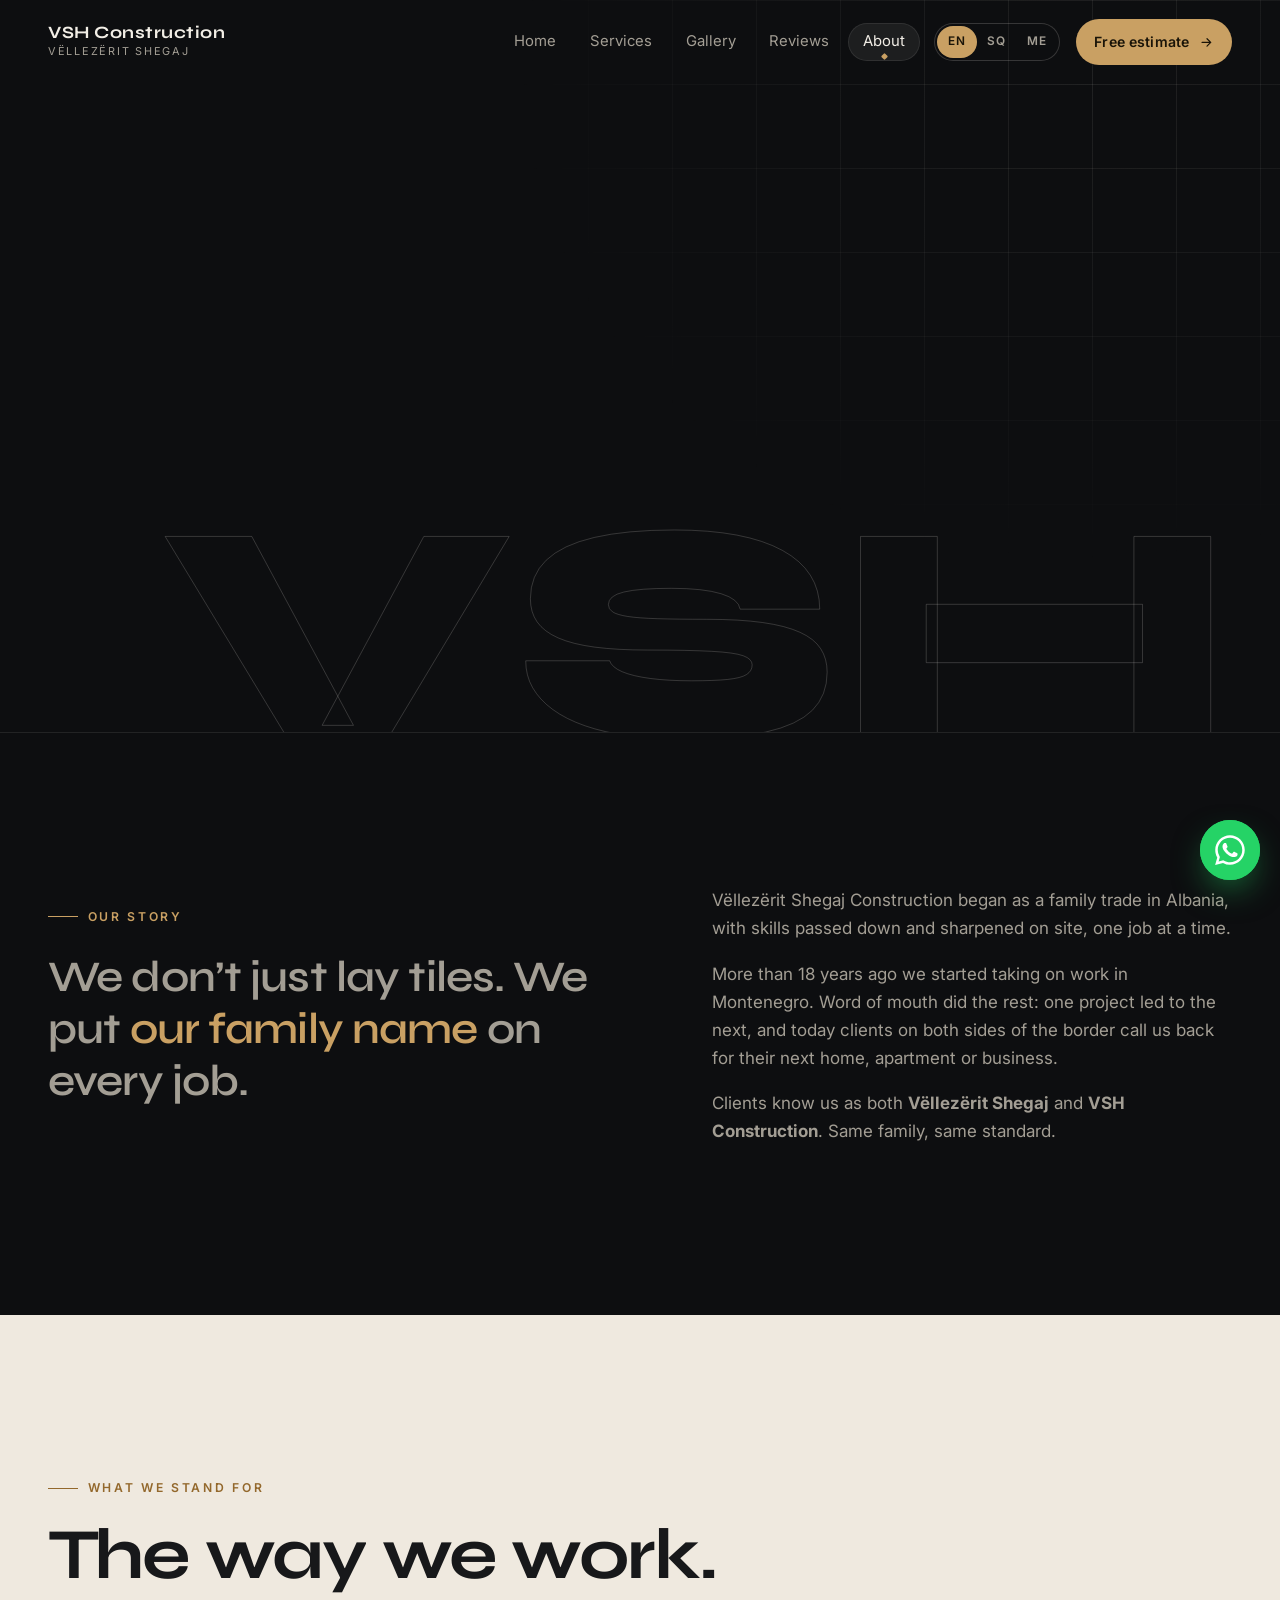
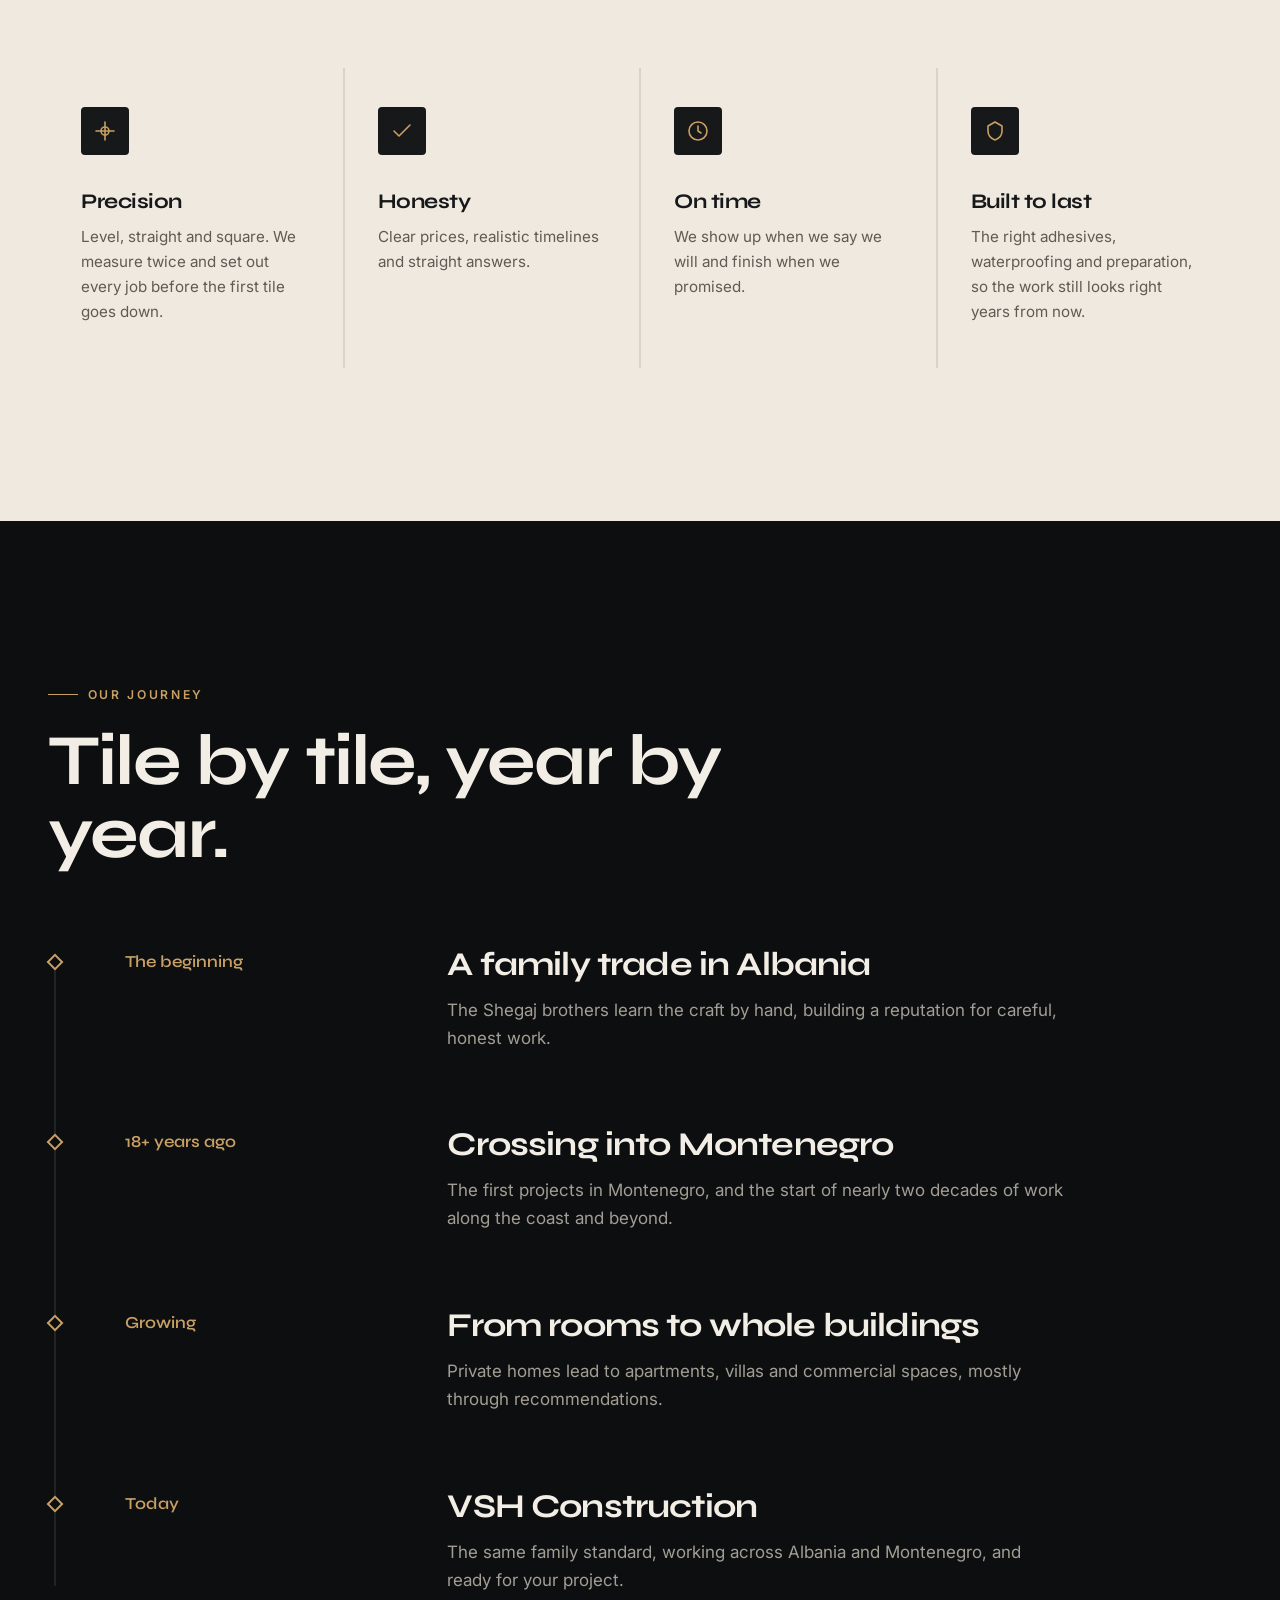
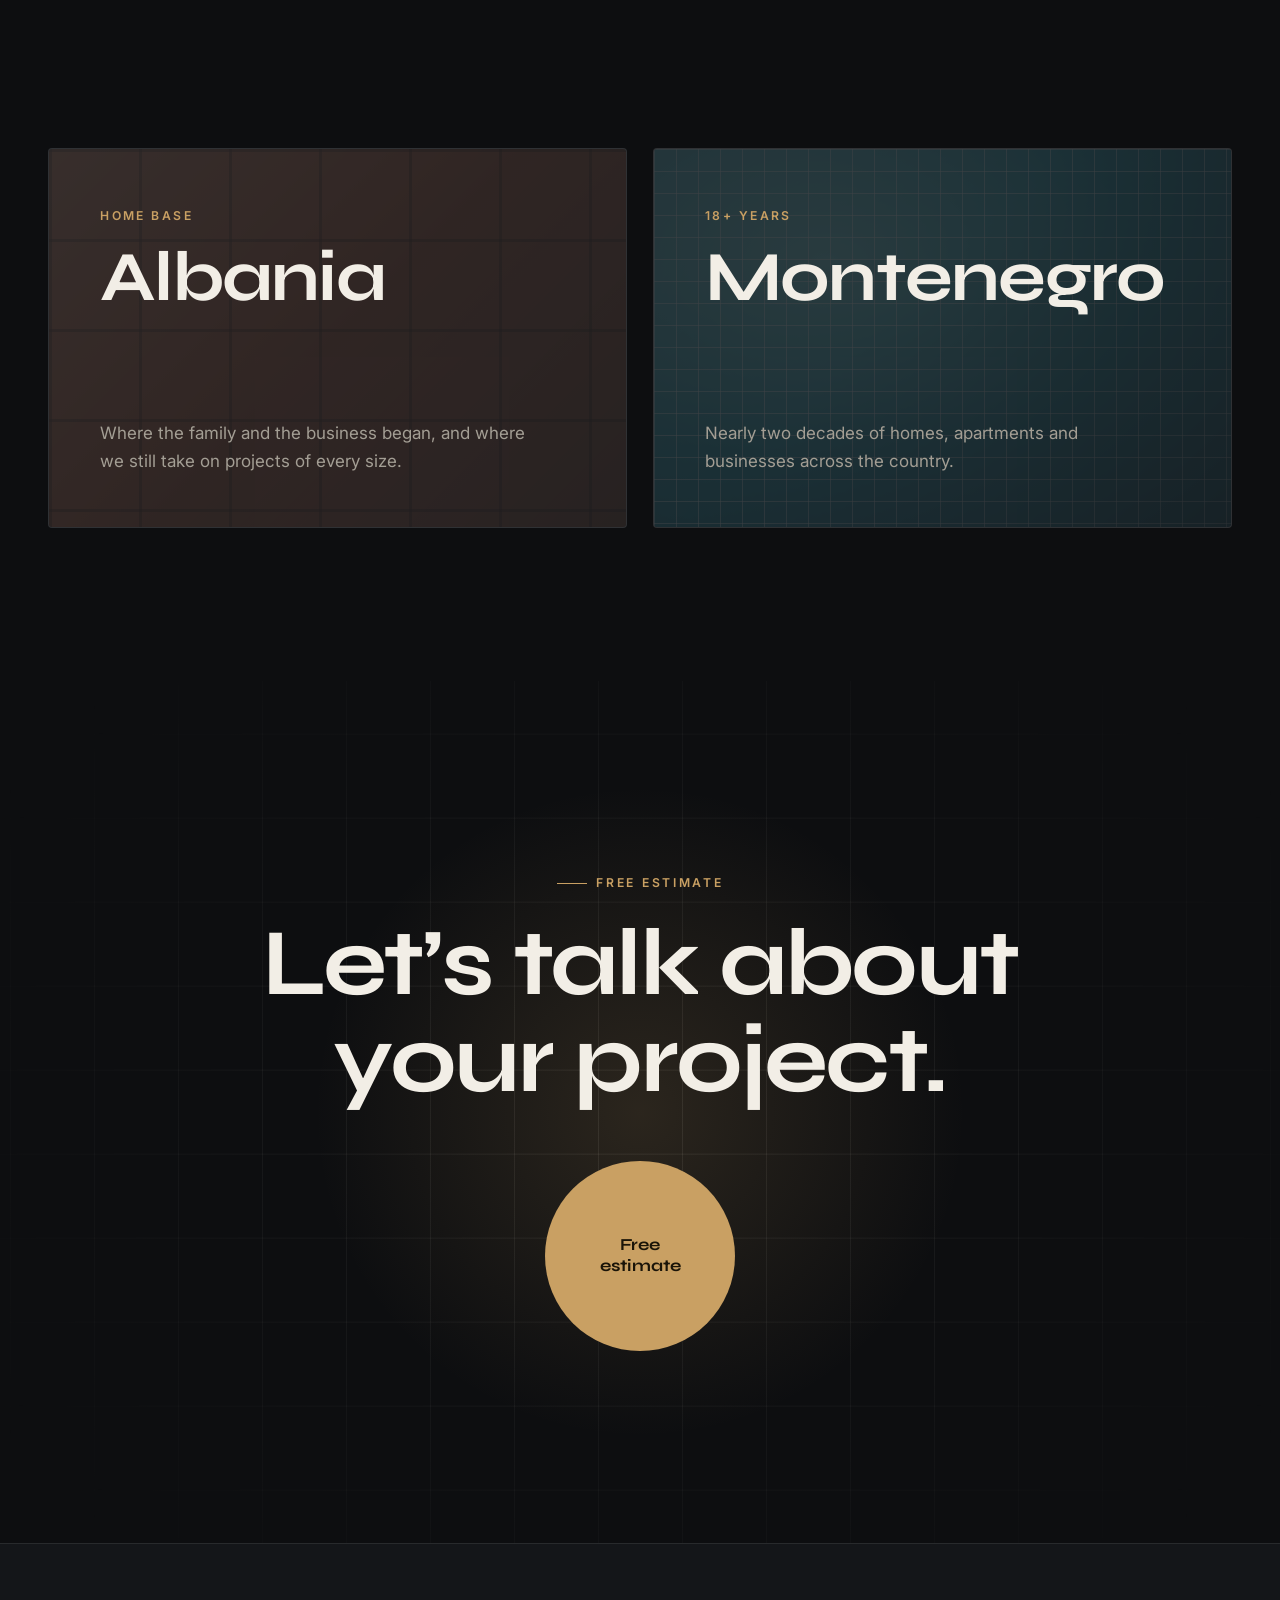
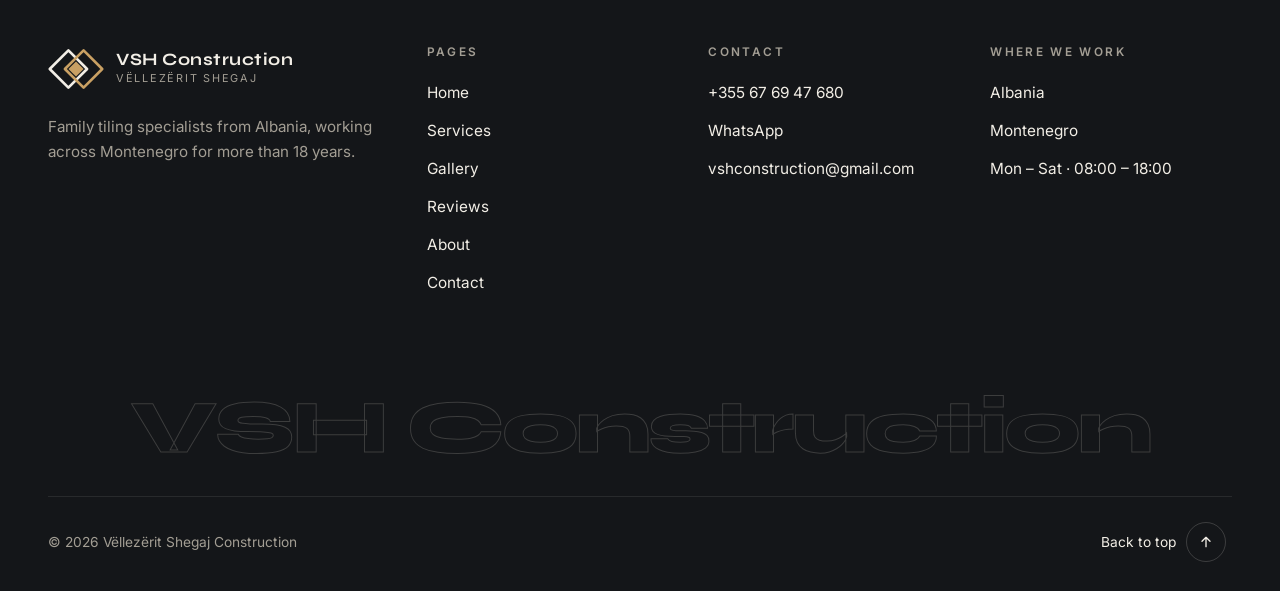
==== commit 52e8d14a: "Hide the Montenegro number until there is one; show the email in the contact box The "Call us" box o" ====
--- a/about.html
+++ b/about.html
@@ -10,7 +10,7 @@
   <link rel="preconnect" href="https://fonts.googleapis.com">
   <link rel="preconnect" href="https://fonts.gstatic.com" crossorigin>
   <link href="https://fonts.googleapis.com/css2?family=Inter:wght@400;500;600&family=Syne:wght@600;700;800&display=swap" rel="stylesheet">
-  <link rel="stylesheet" href="assets/css/style.css?v=202611071122">
+  <link rel="stylesheet" href="assets/css/style.css?v=202611071125">
   <script>document.documentElement.classList.add("js");try{if(sessionStorage.getItem("vsh-transition"))document.documentElement.classList.add("is-entering")}catch(e){}</script>
 </head>
 <body data-page="about">
@@ -112,10 +112,10 @@
     </section>
   </main>
 
-  <script src="assets/js/config.js?v=202611071122"></script>
-  <script src="assets/js/i18n.js?v=202611071122"></script>
-  <script src="assets/js/gallery-data.js?v=202611071122"></script>
-  <script src="assets/js/reviews-data.js?v=202611071122"></script>
-  <script src="assets/js/main.js?v=202611071122"></script>
+  <script src="assets/js/config.js?v=202611071125"></script>
+  <script src="assets/js/i18n.js?v=202611071125"></script>
+  <script src="assets/js/gallery-data.js?v=202611071125"></script>
+  <script src="assets/js/reviews-data.js?v=202611071125"></script>
+  <script src="assets/js/main.js?v=202611071125"></script>
 </body>
 </html>
